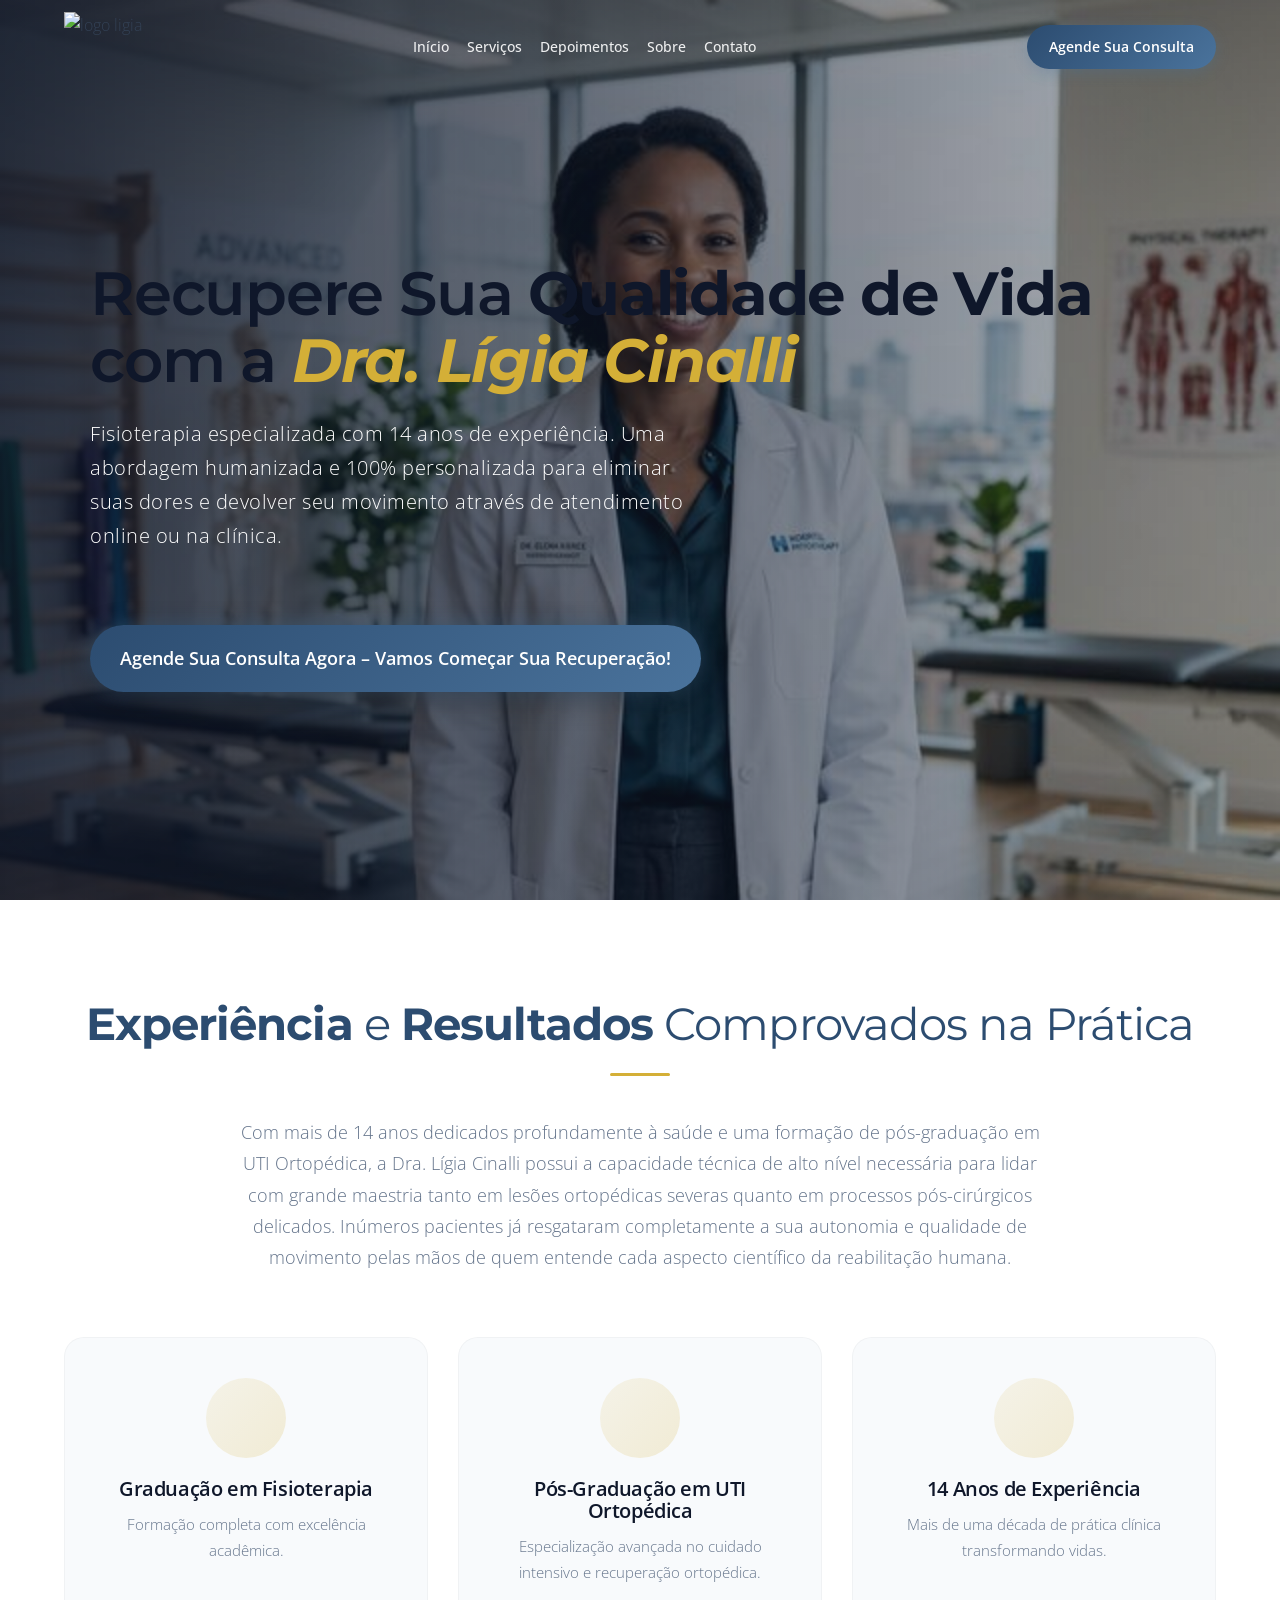
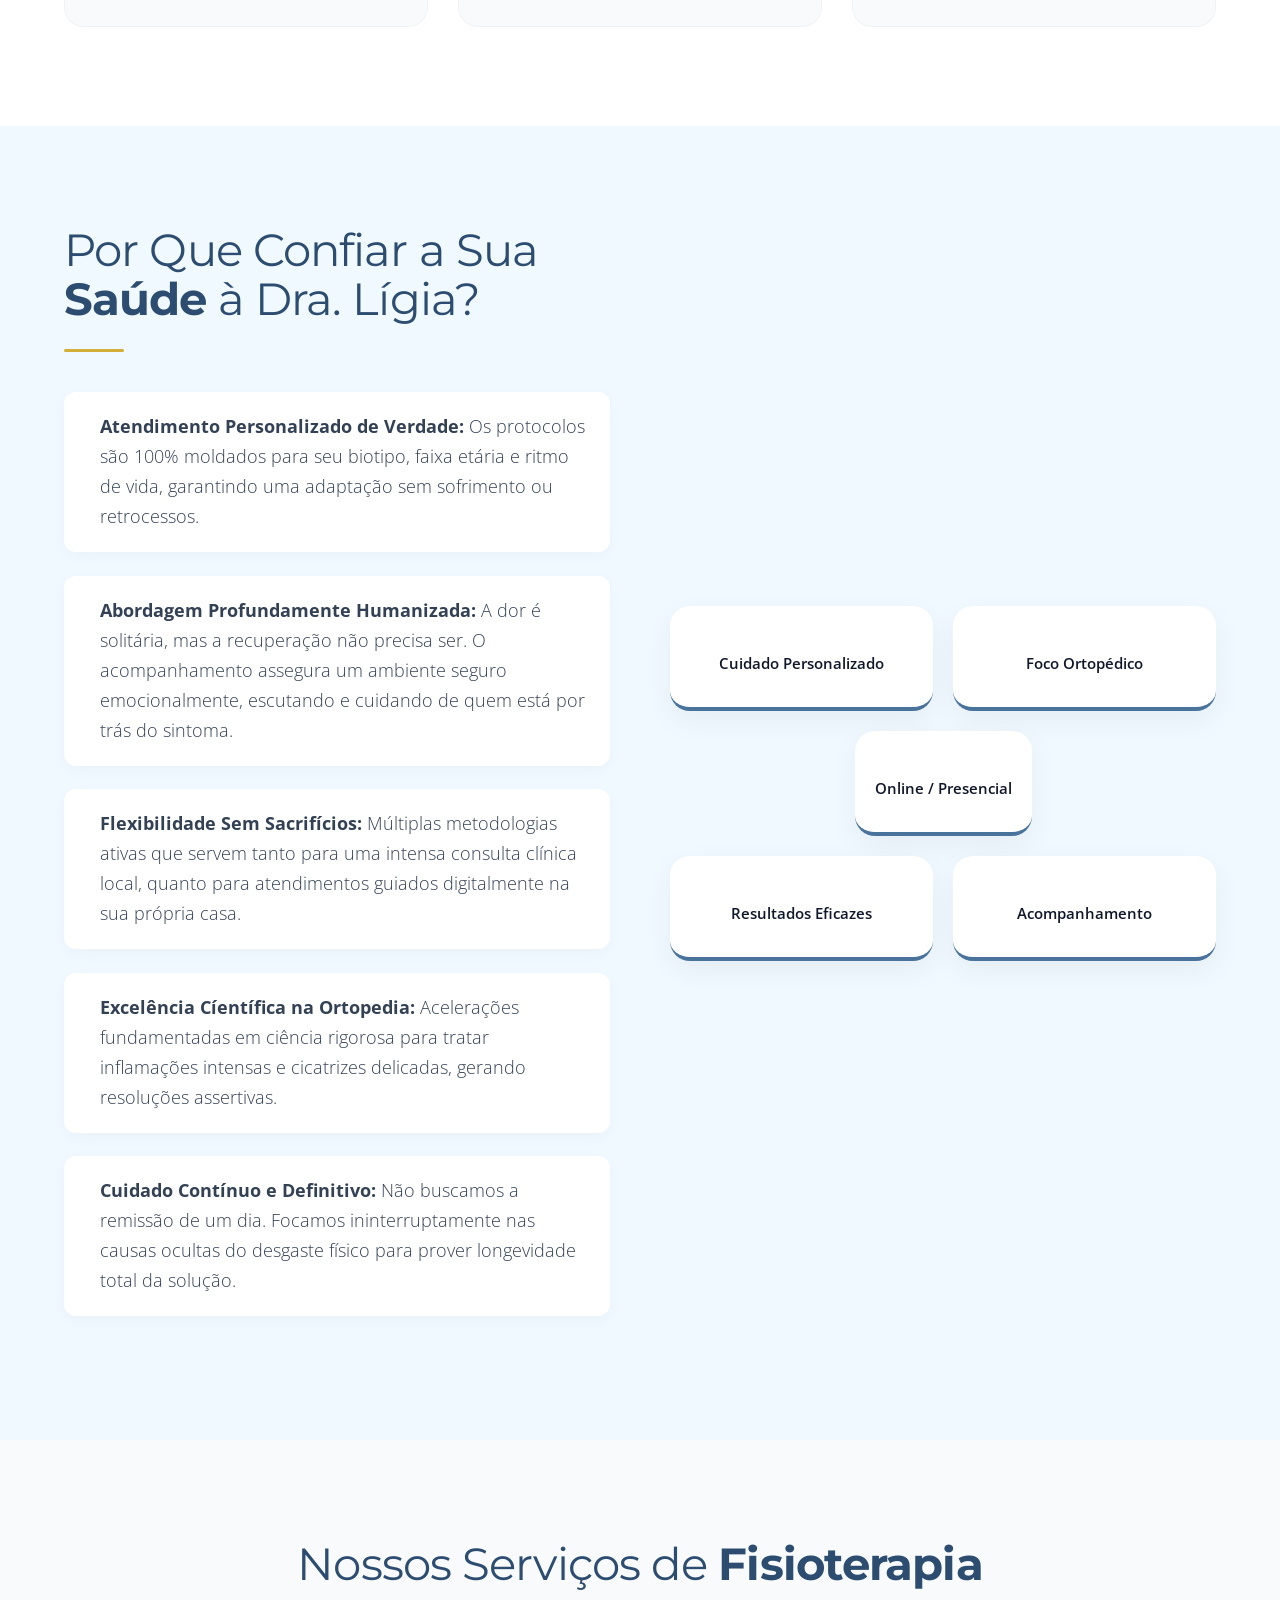
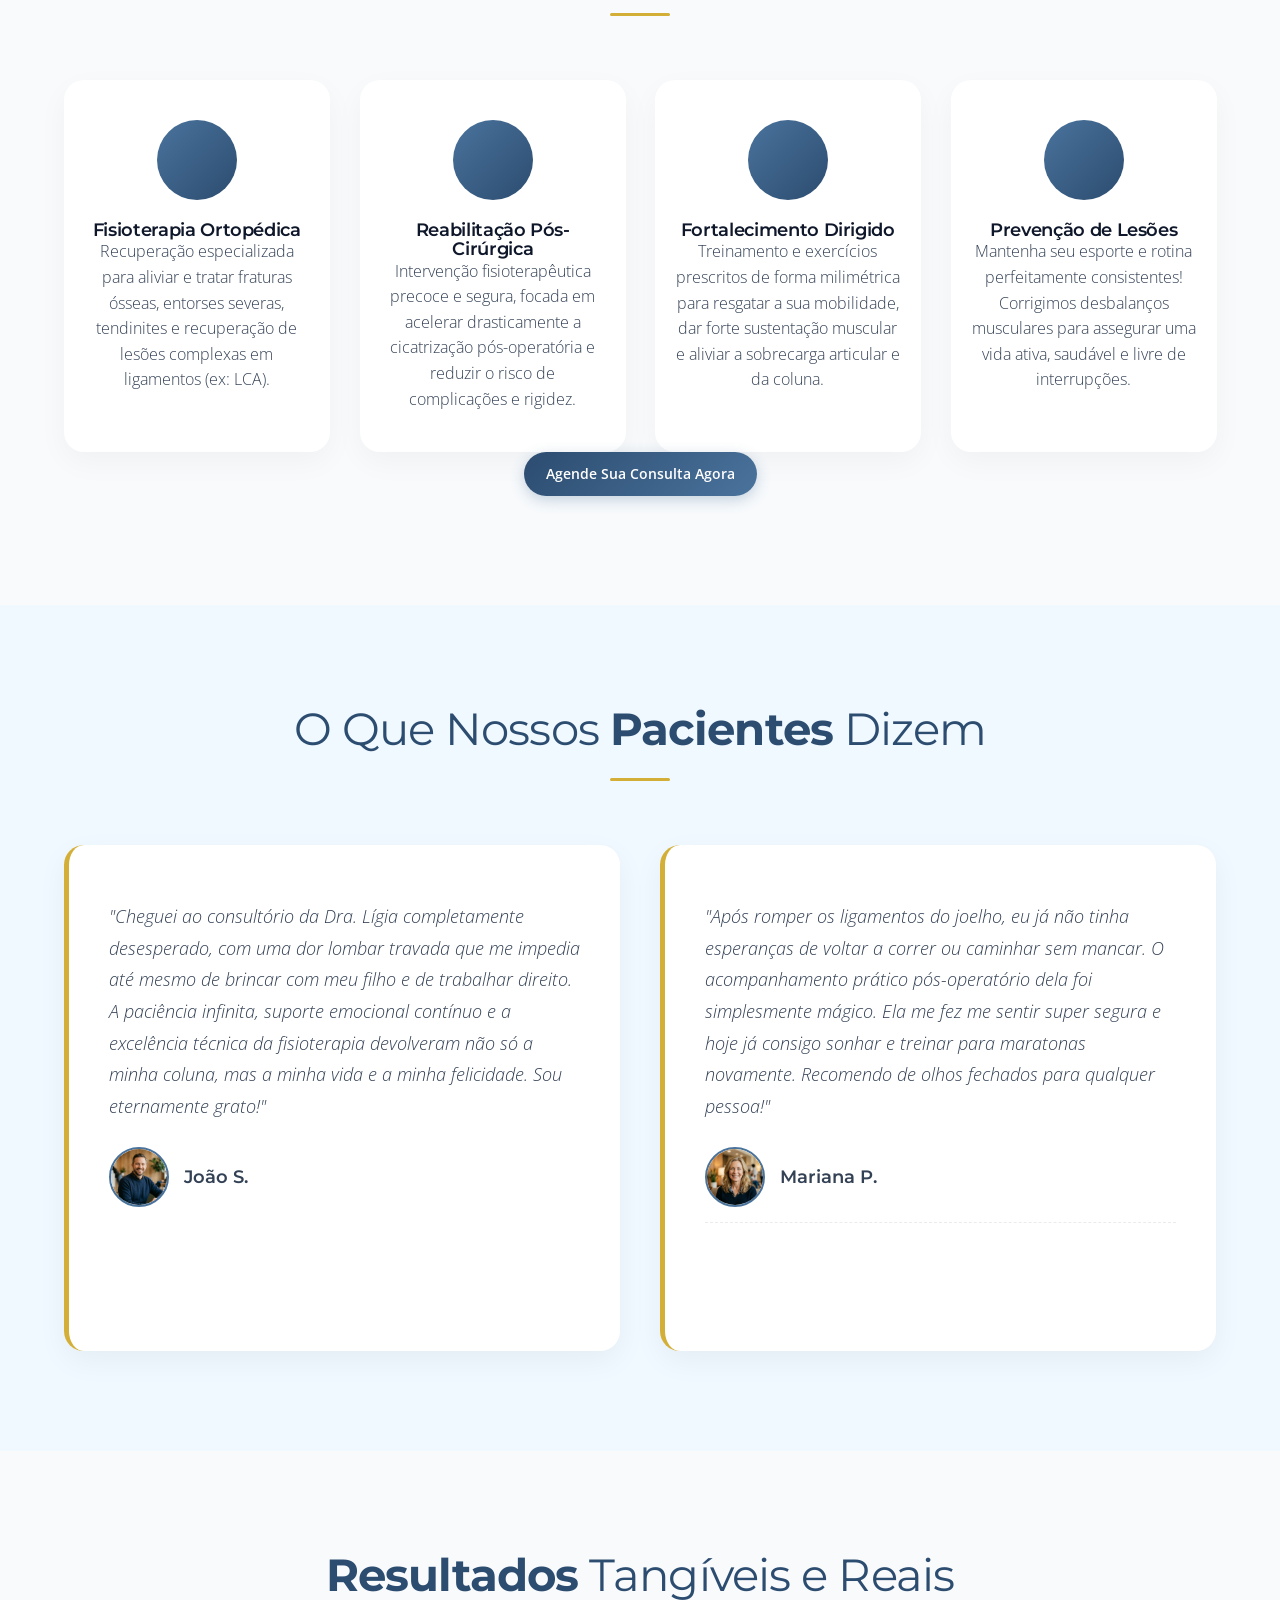
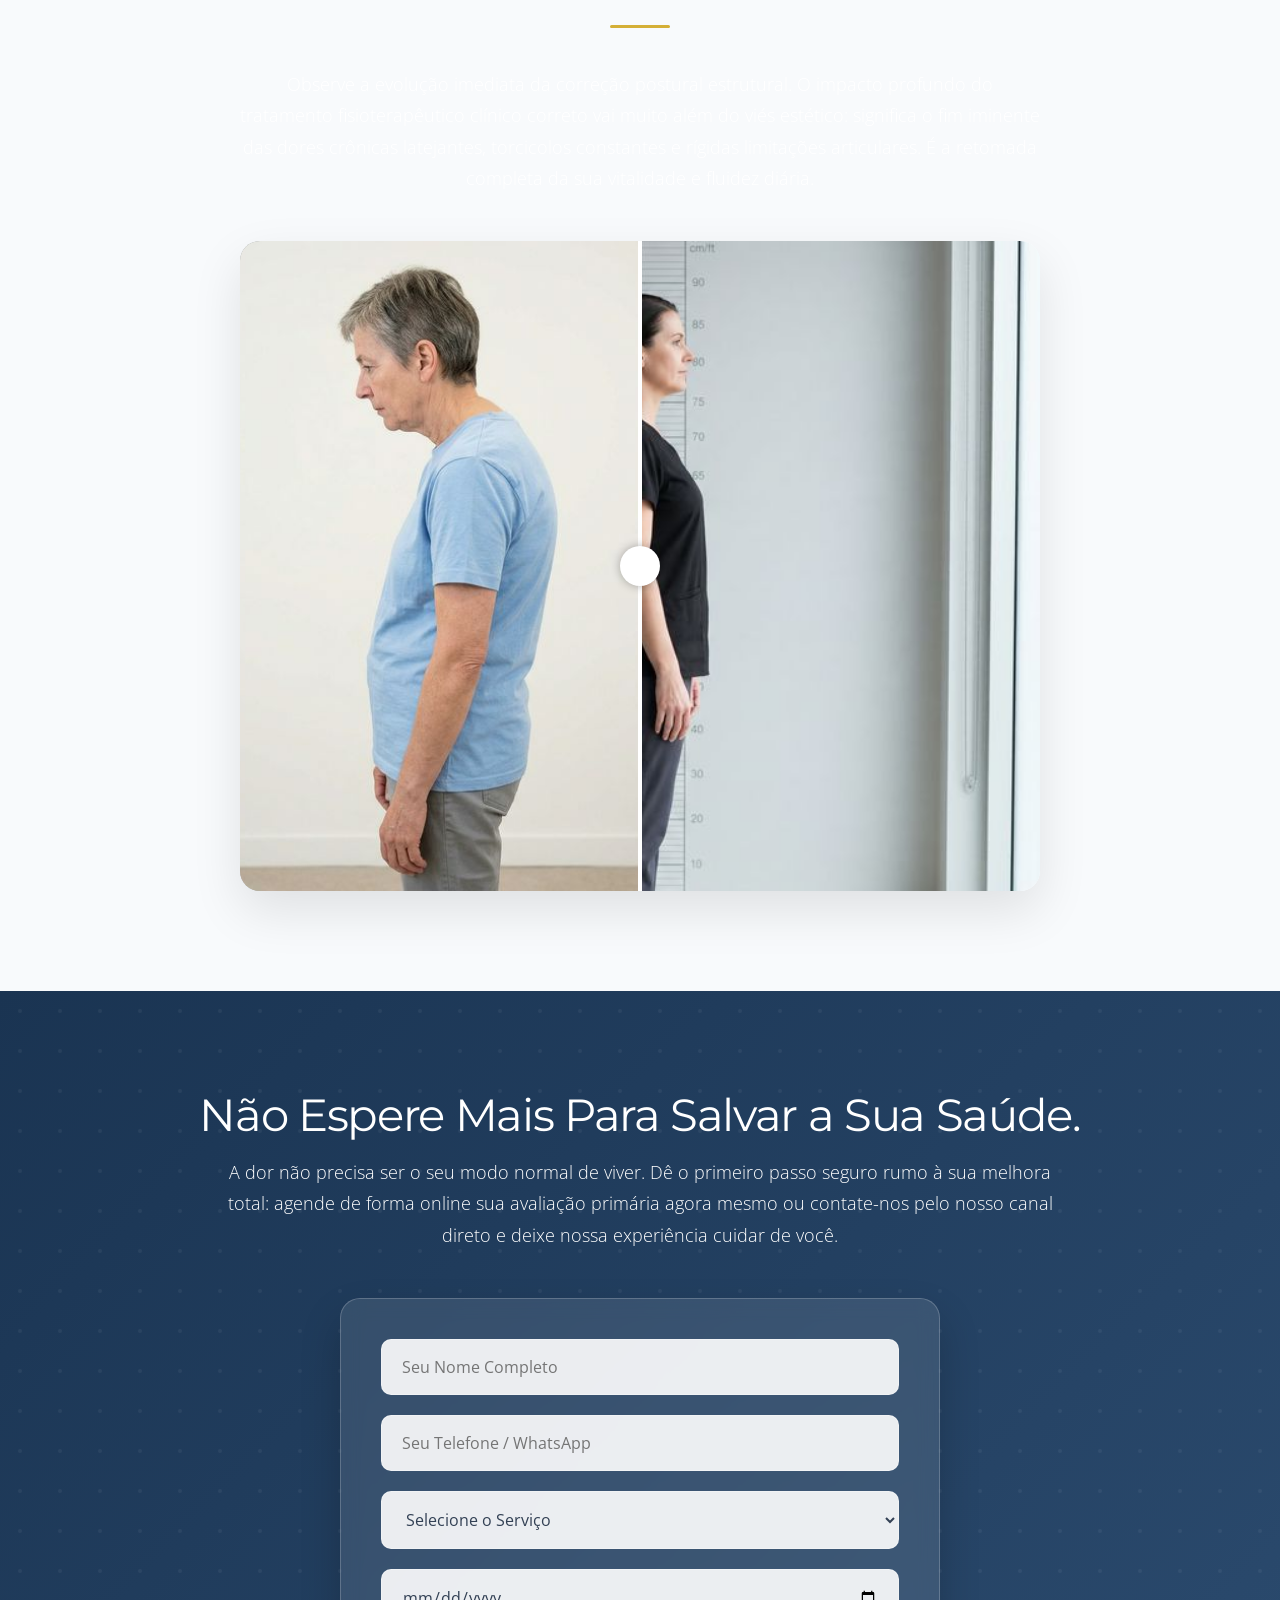
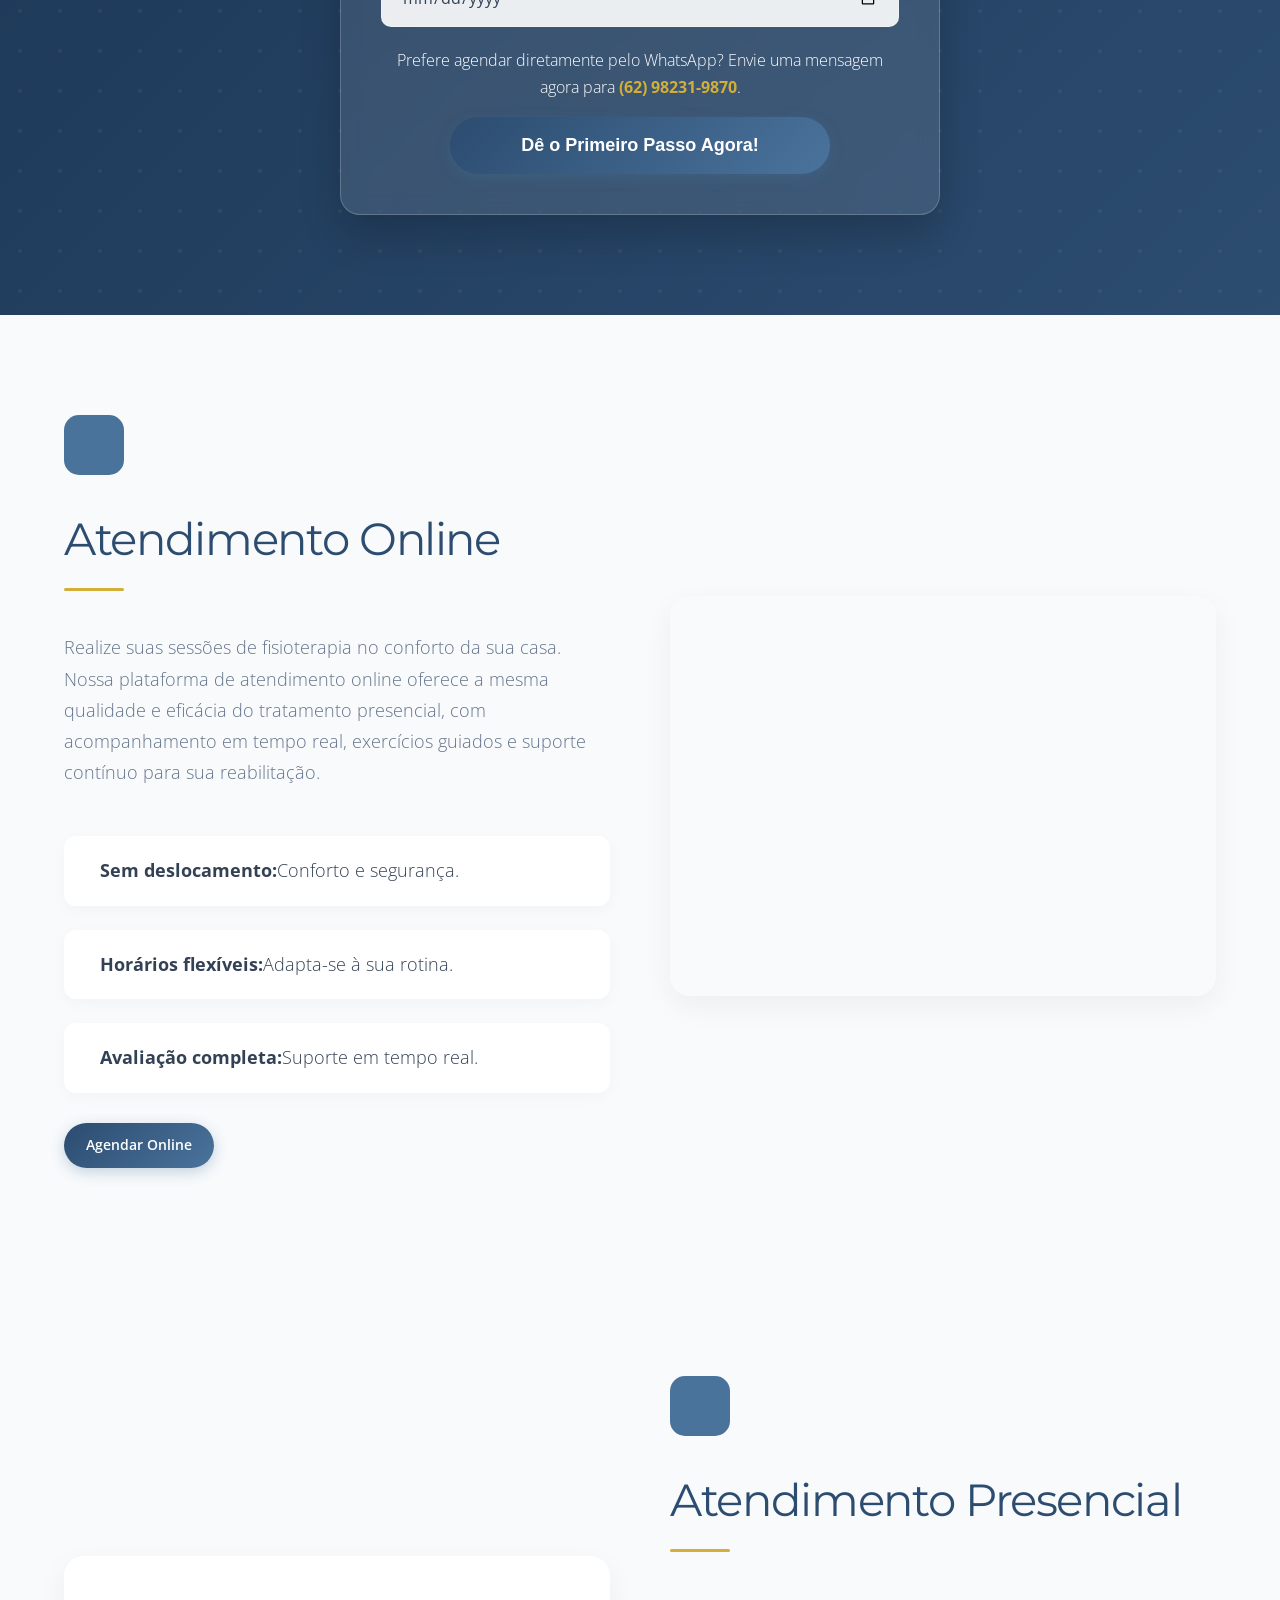
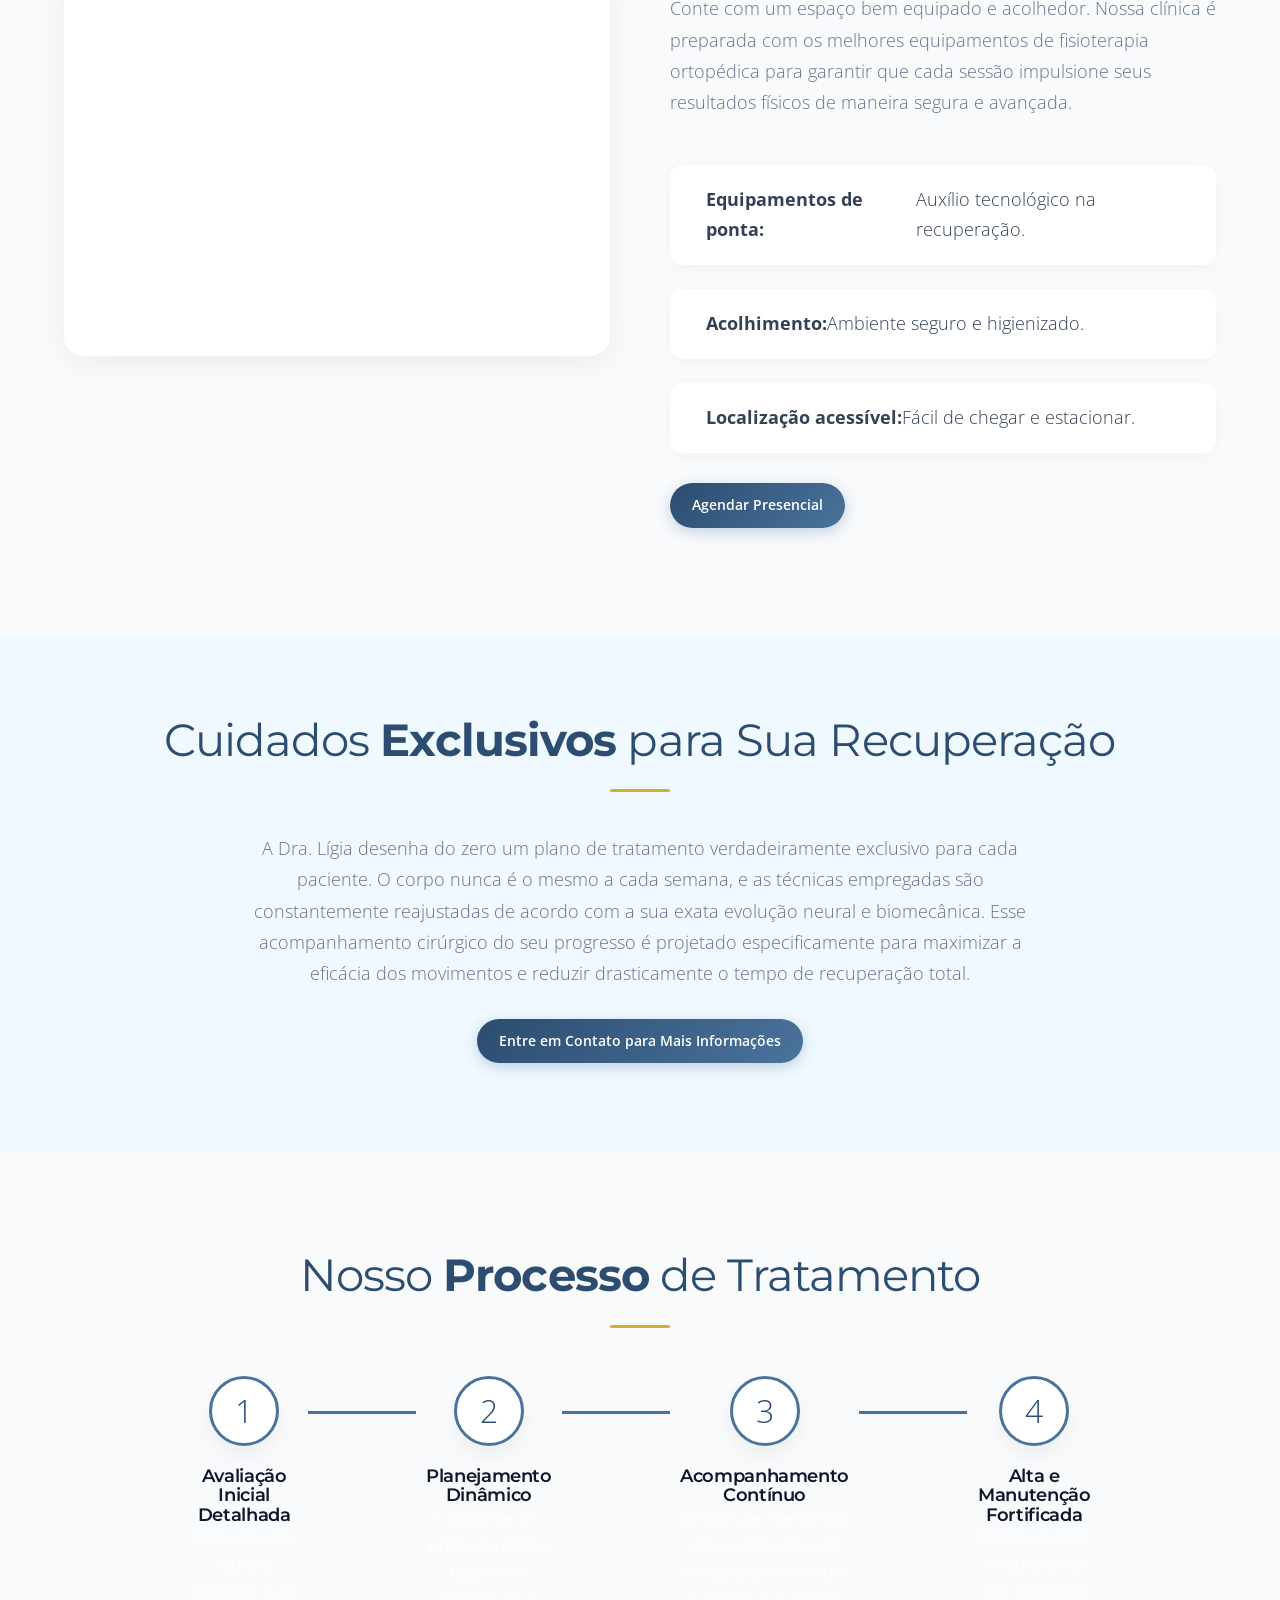
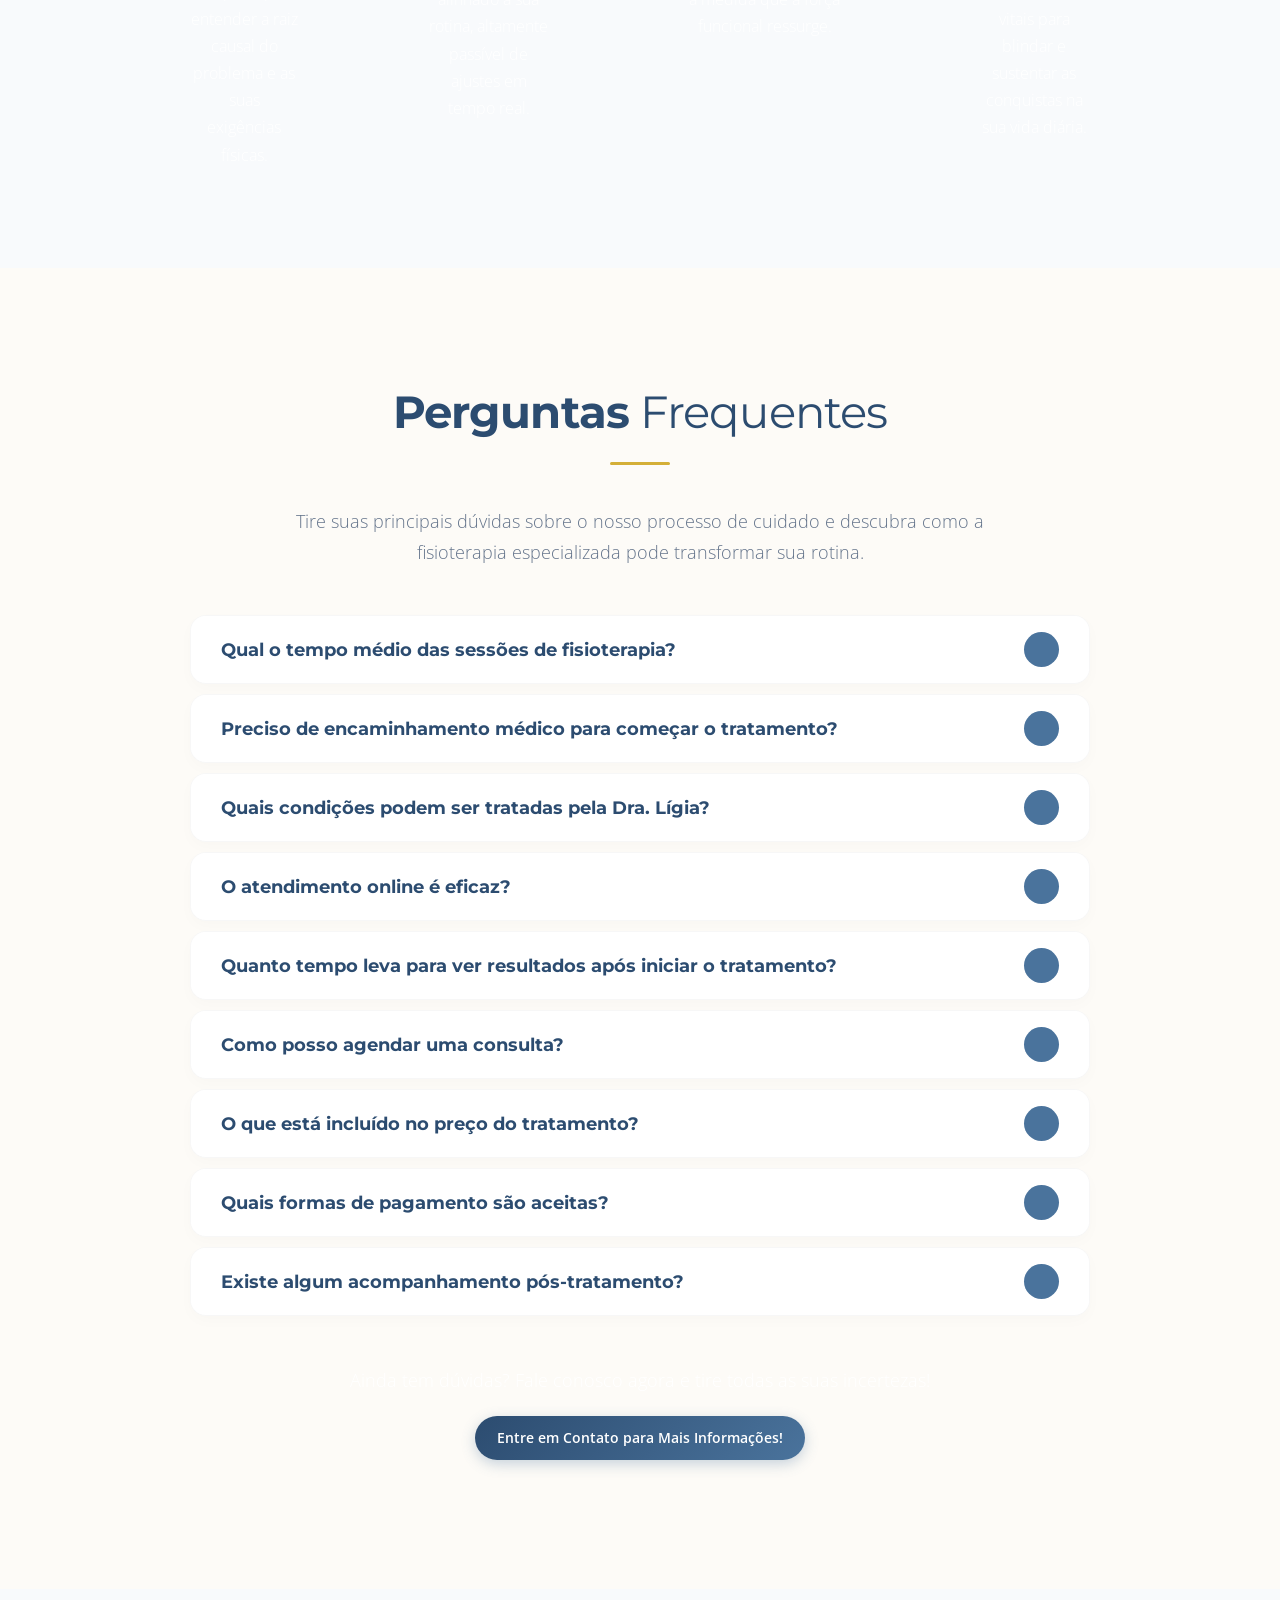
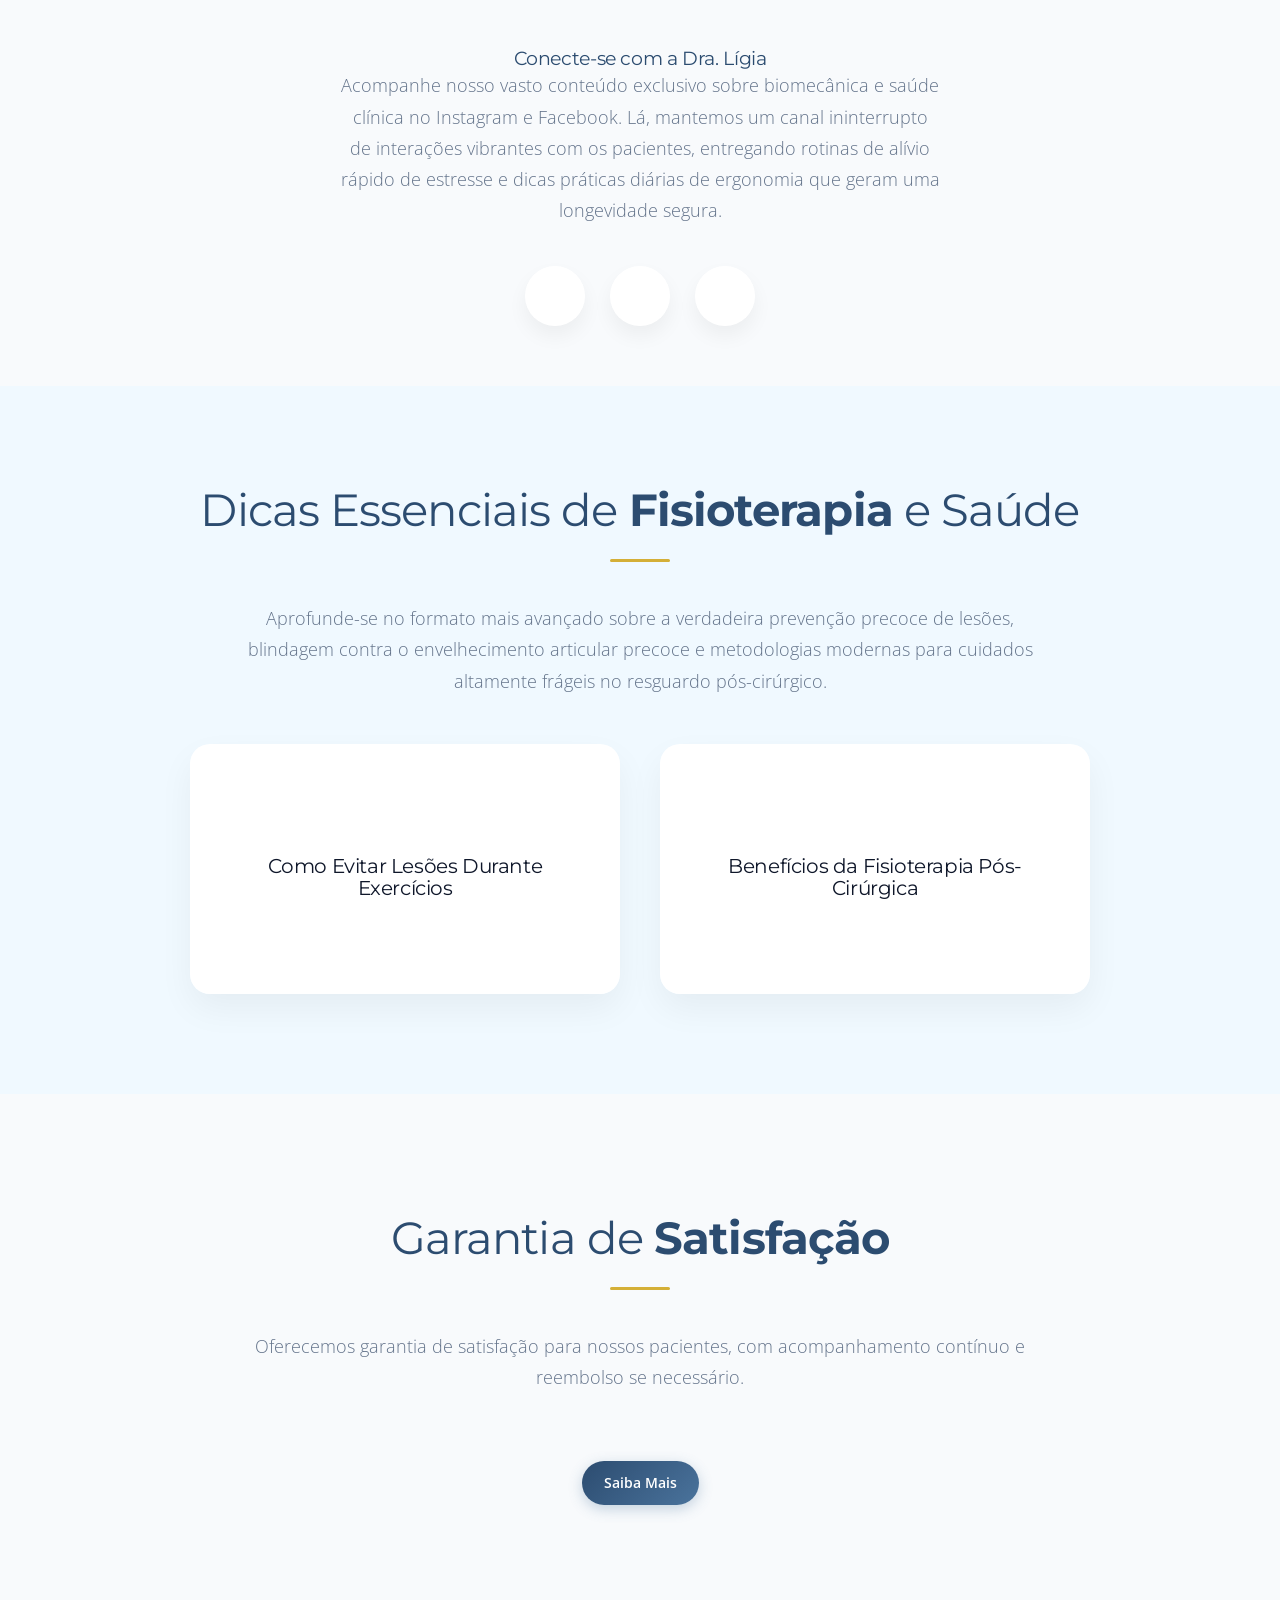
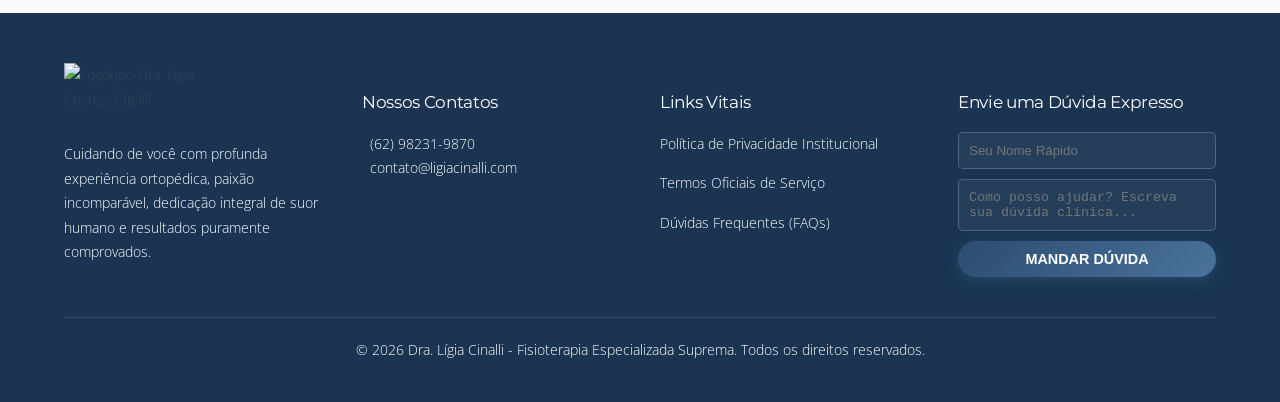
==== index.html @ 4d35ba3f "Publicação inicial da Landing Page Dra. Lígia" ====
<!DOCTYPE html>
<html lang="pt-BR">
<head>
    <meta charset="UTF-8">
    <meta name="viewport" content="width=device-width, initial-scale=1.0">
    <meta name="description" content="Dra. Lígia Cinalli - Fisioterapeuta com 14 anos de experiência. Atendimento online e presencial especializado em UTI Ortopédica.">
    <title>Dra. Lígia Cinalli | Fisioterapia Especializada</title>
    
    <!-- Google Fonts -->
    <link rel="preconnect" href="https://fonts.googleapis.com">
    <link rel="preconnect" href="https://fonts.gstatic.com" crossorigin>
    <link href="https://fonts.googleapis.com/css2?family=Montserrat:wght@300;400;700&family=Open+Sans:wght@300;400;600&display=swap" rel="stylesheet">
    
    <!-- Phosphor Icons (for elegant and modern icons) -->
    <script src="https://unpkg.com/@phosphor-icons/web"></script>

    <link rel="stylesheet" href="style.css">
</head>
<body>

    <!-- Header Section -->
    <header id="main-header">
        <div class="container header-container">
            <div class="logo animate fade-in">
                <a href="#hero">
                    <img src="https://i.ibb.co/G3n38FJ2/logo-ligia.png" alt="logo ligia" border="0" class="header-logo">
                </a>
            </div>
            
            <nav class="main-nav animate fade-in">
                <ul class="nav-links">
                    <li><a href="#hero">Início</a></li>
                    <li><a href="#benefits">Serviços</a></li>
                    <li><a href="#testimonials">Depoimentos</a></li>
                    <li><a href="#credibility">Sobre</a></li>
                    <li><a href="#contact">Contato</a></li>
                </ul>
            </nav>
            
            <a href="https://wa.me/5562982319870" target="_blank" class="cta-button pulse-effect hover-expand animate fade-in">
                Agende Sua Consulta
            </a>
            
            <!-- Mobile Menu Toggle -->
            <button class="mobile-menu-btn">
                <i class="ph ph-list"></i>
            </button>
        </div>
    </header>

    <!-- Mobile Nav Overlay -->
    <div class="mobile-nav-overlay">
        <button class="close-menu-btn"><i class="ph ph-x"></i></button>
        <ul class="mobile-nav-links">
            <li><a href="#hero">Início</a></li>
            <li><a href="#benefits">Serviços</a></li>
            <li><a href="#testimonials">Depoimentos</a></li>
            <li><a href="#credibility">Sobre</a></li>
            <li><a href="#contact">Contato</a></li>
            <li><a href="https://wa.me/5562982319870" class="cta-button">Vamos Começar Sua Recuperação!</a></li>
        </ul>
    </div>

    <main>
        <!-- Hero Section -->
        <section id="hero" class="hero-section text-light">
            <div class="hero-bg parallax-scroll"></div>
            <div class="hero-overlay"></div>
            <div class="container hero-container">
                <div class="hero-content">
                    <h1 class="hero-title animate fade-in">Recupere Sua <span class="text-bold">Qualidade de Vida</span> com a <span class="highlight">Dra. Lígia Cinalli</span></h1>
                    <p class="hero-subtitle animate fade-in delay-1">Fisioterapia especializada com 14 anos de experiência. Uma abordagem humanizada e 100% personalizada para eliminar suas dores e devolver seu movimento através de atendimento online ou na clínica.</p>
                    <div class="animate slide-up delay-2">
                        <a href="https://wa.me/5562982319870" target="_blank" class="cta-button large-cta shadow-glow hover-expand mt-6" style="margin-top: 24px; padding: 18px 30px;">
                            Agende Sua Consulta Agora – Vamos Começar Sua Recuperação!
                        </a>
                    </div>
                </div>
            </div>
        </section>

        <!-- Credibility Section -->
        <section id="credibility" class="credibility-section">
            <div class="container">
                <div class="section-header text-center">
                    <h2 class="section-title animate fade-in"><span class="text-bold">Experiência</span> e <span class="text-bold">Resultados</span> Comprovados na Prática</h2>
                    <div class="title-separator animate fade-in"></div>
                    <p class="section-text animate fade-in delay-1 mt-4">
                        Com mais de 14 anos dedicados profundamente à saúde e uma formação de pós-graduação em UTI Ortopédica, a Dra. Lígia Cinalli possui a capacidade técnica de alto nível necessária para lidar com grande maestria tanto em lesões ortopédicas severas quanto em processos pós-cirúrgicos delicados. Inúmeros pacientes já resgataram completamente a sua autonomia e qualidade de movimento pelas mãos de quem entende cada aspecto científico da reabilitação humana.
                    </p>
                </div>

                <div class="certificates-grid">
                    <div class="certificate-card animate zoom-in">
                        <div class="cert-icon-wrapper">
                            <i class="ph-fill ph-certificate"></i>
                        </div>
                        <h3 class="cert-title">Graduação em Fisioterapia</h3>
                        <p class="cert-desc">Formação completa com excelência acadêmica.</p>
                    </div>
                    
                    <div class="certificate-card animate zoom-in delay-1">
                        <div class="cert-icon-wrapper">
                            <i class="ph-fill ph-student"></i>
                        </div>
                        <h3 class="cert-title">Pós-Graduação em UTI Ortopédica</h3>
                        <p class="cert-desc">Especialização avançada no cuidado intensivo e recuperação ortopédica.</p>
                    </div>

                    <div class="certificate-card animate zoom-in delay-2">
                        <div class="cert-icon-wrapper">
                            <i class="ph-fill ph-medal"></i>
                        </div>
                        <h3 class="cert-title">14 Anos de Experiência</h3>
                        <p class="cert-desc">Mais de uma década de prática clínica transformando vidas.</p>
                    </div>
                </div>
            </div>
        </section>

        <!-- Benefits Section -->
        <section id="benefits" class="benefits-section bg-light-blue">
            <div class="container">
                <div class="benefits-layout">
                    <div class="benefits-content">
                        <h2 class="section-title animate fade-in">Por Que Confiar a Sua <span class="text-bold">Saúde</span> à Dra. Lígia?</h2>
                        <div class="title-separator animate fade-in"></div>
                        
                        <ul class="benefits-list mt-6">
                            <li class="animate slide-up">
                                <i class="ph ph-check-circle text-primary"></i>
                                <span><strong>Atendimento Personalizado de Verdade:</strong> Os protocolos são 100% moldados para seu biotipo, faixa etária e ritmo de vida, garantindo uma adaptação sem sofrimento ou retrocessos.</span>
                            </li>
                            <li class="animate slide-up delay-1">
                                <i class="ph ph-check-circle text-primary"></i>
                                <span><strong>Abordagem Profundamente Humanizada:</strong> A dor é solitária, mas a recuperação não precisa ser. O acompanhamento assegura um ambiente seguro emocionalmente, escutando e cuidando de quem está por trás do sintoma.</span>
                            </li>
                            <li class="animate slide-up delay-2">
                                <i class="ph ph-check-circle text-primary"></i>
                                <span><strong>Flexibilidade Sem Sacrifícios:</strong> Múltiplas metodologias ativas que servem tanto para uma intensa consulta clínica local, quanto para atendimentos guiados digitalmente na sua própria casa.</span>
                            </li>
                            <li class="animate slide-up delay-3">
                                <i class="ph ph-check-circle text-primary"></i>
                                <span><strong>Excelência Cíentífica na Ortopedia:</strong> Acelerações fundamentadas em ciência rigorosa para tratar inflamações intensas e cicatrizes delicadas, gerando resoluções assertivas.</span>
                            </li>
                            <li class="animate slide-up delay-4">
                                <i class="ph ph-check-circle text-primary"></i>
                                <span><strong>Cuidado Contínuo e Definitivo:</strong> Não buscamos a remissão de um dia. Focamos ininterruptamente nas causas ocultas do desgaste físico para prover longevidade total da solução.</span>
                            </li>
                        </ul>
                    </div>
                    
                    <div class="benefits-visuals">
                        <div class="icons-grid">
                            <div class="icon-box animate fade-in hover-scale">
                                <i class="ph-fill ph-heartbeat"></i>
                                <span>Cuidado Personalizado</span>
                            </div>
                            <div class="icon-box animate fade-in delay-1 hover-scale">
                                <i class="ph-fill ph-bone"></i>
                                <span>Foco Ortopédico</span>
                            </div>
                            <div class="icon-box animate fade-in delay-2 hover-scale">
                                <i class="ph-fill ph-laptop"></i>
                                <span>Online / Presencial</span>
                            </div>
                            <div class="icon-box animate fade-in delay-3 hover-scale">
                                <i class="ph-fill ph-trend-up"></i>
                                <span>Resultados Eficazes</span>
                            </div>
                            <div class="icon-box animate fade-in delay-4 hover-scale">
                                <i class="ph-fill ph-users-three"></i>
                                <span>Acompanhamento</span>
                            </div>
                        </div>
                    </div>
                </div>
            </div>
        </section>
        
        <!-- Services Section -->
        <section id="services" class="services-section">
            <div class="container text-center">
                <h2 class="section-title animate fade-in">Nossos Serviços de <span class="text-bold">Fisioterapia</span></h2>
                <div class="title-separator animate fade-in"></div>
                
                <div class="services-grid">
                    <div class="service-card animate slide-in-left">
                        <div class="service-icon hover-scale"><i class="ph-fill ph-bone"></i></div>
                        <h3>Fisioterapia Ortopédica</h3>
                        <p class="mt-4 text-sm text-center" style="line-height: 1.6;">Recuperação especializada para aliviar e tratar fraturas ósseas, entorses severas, tendinites e recuperação de lesões complexas em ligamentos (ex: LCA).</p>
                    </div>
                    <div class="service-card animate slide-in-left delay-1">
                        <div class="service-icon hover-scale"><i class="ph-fill ph-wheelchair"></i></div>
                        <h3>Reabilitação Pós-Cirúrgica</h3>
                        <p class="mt-4 text-sm text-center" style="line-height: 1.6;">Intervenção fisioterapêutica precoce e segura, focada em acelerar drasticamente a cicatrização pós-operatória e reduzir o risco de complicações e rigidez.</p>
                    </div>
                    <div class="service-card animate slide-in-left delay-2">
                        <div class="service-icon hover-scale"><i class="ph-fill ph-barbell"></i></div>
                        <h3>Fortalecimento Dirigido</h3>
                        <p class="mt-4 text-sm text-center" style="line-height: 1.6;">Treinamento e exercícios prescritos de forma milimétrica para resgatar a sua mobilidade, dar forte sustentação muscular e aliviar a sobrecarga articular e da coluna.</p>
                    </div>
                    <div class="service-card animate slide-in-left delay-3">
                        <div class="service-icon hover-scale"><i class="ph-fill ph-shield-plus"></i></div>
                        <h3>Prevenção de Lesões</h3>
                        <p class="mt-4 text-sm text-center" style="line-height: 1.6;">Mantenha seu esporte e rotina perfeitamente consistentes! Corrigimos desbalanços musculares para assegurar uma vida ativa, saudável e livre de interrupções.</p>
                    </div>
                </div>

                <div class="services-cta animate zoom-in">
                    <a href="#contact" class="cta-button pulse-effect hover-expand mt-6">
                        Agende Sua Consulta Agora
                    </a>
                </div>
            </div>
        </section>

        <!-- Testimonials Section -->
        <section id="testimonials" class="testimonials-section bg-light-blue">
            <div class="container text-center">
                <h2 class="section-title animate fade-in">O Que Nossos <span class="text-bold">Pacientes</span> Dizem</h2>
                <div class="title-separator animate fade-in"></div>
                
                <div class="testimonials-grid">
                    <div class="testimonial-card animate slide-in-right">
                        <div class="stars hover-fill">
                            <i class="ph-fill ph-star"></i><i class="ph-fill ph-star"></i><i class="ph-fill ph-star"></i><i class="ph-fill ph-star"></i><i class="ph-fill ph-star"></i>
                        </div>
                        <p class="testimonial-text">"Cheguei ao consultório da Dra. Lígia completamente desesperado, com uma dor lombar travada que me impedia até mesmo de brincar com meu filho e de trabalhar direito. A paciência infinita, suporte emocional contínuo e a excelência técnica da fisioterapia devolveram não só a minha coluna, mas a minha vida e a minha felicidade. Sou eternamente grato!"</p>
                        <div class="patient-info">
                            <img src="patient1.png" alt="João S." class="patient-photo">
                            <span class="patient-name">João S.</span>
                        </div>
                    </div>
                    <div class="testimonial-card animate slide-in-right delay-1">
                        <div class="stars hover-fill">
                            <i class="ph-fill ph-star"></i><i class="ph-fill ph-star"></i><i class="ph-fill ph-star"></i><i class="ph-fill ph-star"></i><i class="ph-fill ph-star"></i>
                        </div>
                        <p class="testimonial-text">"Após romper os ligamentos do joelho, eu já não tinha esperanças de voltar a correr ou caminhar sem mancar. O acompanhamento prático pós-operatório dela foi simplesmente mágico. Ela me fez me sentir super segura e hoje já consigo sonhar e treinar para maratonas novamente. Recomendo de olhos fechados para qualquer pessoa!"</p>
                        <div class="patient-info" style="margin-bottom: 15px;">
                            <img src="patient2.png" alt="Mariana P." class="patient-photo">
                            <span class="patient-name">Mariana P.</span>
                        </div>
                        <p class="text-sm text-light" style="color: var(--text-main); opacity: 0.8; font-size: 0.9rem; border-top: 1px dashed rgba(0,0,0,0.1); padding-top: 15px; margin-top: 5px;"><em>Compreenda a importância de movimentar o corpo sob supervisão médica constante para garantir a máxima integridade técnica dos enxertos sem inflamações agudas extras.</em></p>
                    </div>
                </div>

            </div>
        </section>

        <!-- Before-After Section -->
        <section id="before-after" class="before-after-section">
            <div class="container text-center">
                <h2 class="section-title animate fade-in"><span class="text-bold">Resultados</span> Tangíveis e Reais</h2>
                <div class="title-separator animate fade-in"></div>
                <p class="section-text animate fade-in delay-1 mb-8" style="max-width: 800px; margin: 0 auto 40px auto; color: var(--text-light);">Observe a evolução imediata da correção postural estrutural. O impacto profundo do tratamento fisioterapêutico clínico correto vai muito além do viés estético: significa o fim iminente das dores crônicas latejantes, torcicolos constantes e rígidas limitações articulares. É a retomada completa da sua vitalidade e fluidez diária.</p>
                
                <div class="slider-container animate zoom-in">
                    <div class="image-comparison">
                        <img src="posture-after.png" alt="Depois" class="img-after">
                        <div class="img-before-wrapper">
                            <img src="posture-before.png" alt="Antes" class="img-before">
                        </div>
                        <div class="slider-handle">
                            <div class="slider-handle-line"></div>
                            <div class="slider-handle-circle">
                                <i class="ph-fill ph-arrows-left-right"></i>
                            </div>
                        </div>
                    </div>
                </div>
            </div>
        </section>
        
        <!-- CTA Section with Form -->
        <section id="contact" class="cta-section text-center">
            <div class="container">
                <h2 class="section-title text-light large-font animate fade-in">Não Espere Mais Para Salvar a Sua Saúde.</h2>
                <p class="section-text text-light animate fade-in delay-1 mb-8" style="max-width:850px; margin-left:auto; margin-right:auto; color: rgba(255,255,255,0.9);">A dor não precisa ser o seu modo normal de viver. Dê o primeiro passo seguro rumo à sua melhora total: agende de forma online sua avaliação primária agora mesmo ou contate-nos pelo nosso canal direto e deixe nossa experiência cuidar de&nbsp;você.</p>
                
                <div class="form-container animate zoom-in delay-2">
                    <form id="appointment-form" class="expand-on-click">
                        <div class="form-grid">
                            <div class="input-group">
                                <input type="text" id="name" required placeholder="Seu Nome Completo">
                            </div>
                            <div class="input-group">
                                <input type="tel" id="phone" required placeholder="Seu Telefone / WhatsApp">
                            </div>
                            <div class="input-group">
                                <select id="service-type" required>
                                    <option value="" disabled selected>Selecione o Serviço</option>
                                    <option value="ortopedica">Fisioterapia ortopédica</option>
                                    <option value="pos-cirurgica">Reabilitação pós-cirúrgica</option>
                                    <option value="fortalecimento">Exercícios de fortalecimento</option>
                                    <option value="prevencao">Prevenção de lesões</option>
                                </select>
                            </div>
                            <div class="input-group">
                                <input type="date" id="preferred-date" required>
                            </div>
                        </div>
                        <p class="text-light text-sm text-center" style="margin-top: 20px; color: rgba(255,255,255,0.8);">Prefere agendar diretamente pelo WhatsApp? Envie uma mensagem agora para <a href="https://wa.me/5562982319870" target="_blank" style="color: var(--accent); text-decoration: none;"><strong>(62) 98231-9870</strong></a>.</p>
                        <button type="submit" class="cta-button pulse-effect large-cta hover-expand w-full" style="width: 100%; max-width: 380px; margin-top:16px; white-space: nowrap;">
                            Dê o Primeiro Passo Agora!
                        </button>
                    </form>
                </div>
            </div>
        </section>
        
        <!-- Atendimento Online Section -->
        <section id="online-consultation" class="consultation-section" style="padding: 100px 0;">
            <div class="container">
                <div class="split-layout">
                    <div class="text-content animate slide-in-left">
                        <div class="icon-badge"><i class="ph-fill ph-laptop"></i></div>
                        <h2 class="section-title large-font" style="margin-top: 20px; text-align: left;">Atendimento Online</h2>
                        <div class="title-separator left-aligned"></div>
                        <p class="section-text mt-4 text-left">Realize suas sessões de fisioterapia no conforto da sua casa. Nossa plataforma de atendimento online oferece a mesma qualidade e eficácia do tratamento presencial, com acompanhamento em tempo real, exercícios guiados e suporte contínuo para sua reabilitação.</p>
                        <ul class="benefits-list mt-6" style="margin-bottom: 30px;">
                            <li><i class="ph ph-check-circle text-primary"></i> <strong>Sem deslocamento:</strong> Conforto e segurança.</li>
                            <li><i class="ph ph-check-circle text-primary"></i> <strong>Horários flexíveis:</strong> Adapta-se à sua rotina.</li>
                            <li><i class="ph ph-check-circle text-primary"></i> <strong>Avaliação completa:</strong> Suporte em tempo real.</li>
                        </ul>
                        <a href="#contact" class="cta-button grow-on-hover">Agendar Online</a>
                    </div>
                    <div class="visual-content animate fade-in delay-1">
                        <div class="image-placeholder bg-secondary" style="height: 400px; border-radius: 20px; display: flex; align-items: center; justify-content: center; font-size: 5rem; color: var(--primary); box-shadow: 0 10px 30px rgba(0,0,0,0.05);">
                            <i class="ph-fill ph-video-camera"></i>
                        </div>
                    </div>
                </div>
            </div>
        </section>

        <!-- Atendimento Presencial Section -->
        <section id="in-person-consultation" class="consultation-section bg-secondary" style="padding: 100px 0;">
            <div class="container">
                <div class="split-layout reverse-layout">
                    <div class="visual-content animate fade-in delay-1">
                        <div class="image-placeholder " style="height: 400px; border-radius: 20px; display: flex; align-items: center; justify-content: center; font-size: 5rem; color: var(--primary); background: white; box-shadow: 0 10px 30px rgba(0,0,0,0.05);">
                            <i class="ph-fill ph-buildings"></i>
                        </div>
                    </div>
                    <div class="text-content animate slide-in-right">
                        <div class="icon-badge"><i class="ph-fill ph-map-pin"></i></div>
                        <h2 class="section-title large-font" style="margin-top: 20px; text-align: left;">Atendimento Presencial</h2>
                        <div class="title-separator left-aligned"></div>
                        <p class="section-text mt-4 text-left">Conte com um espaço bem equipado e acolhedor. Nossa clínica é preparada com os melhores equipamentos de fisioterapia ortopédica para garantir que cada sessão impulsione seus resultados físicos de maneira segura e avançada.</p>
                        <ul class="benefits-list mt-6" style="margin-bottom: 30px;">
                            <li><i class="ph ph-check-circle text-primary"></i> <strong>Equipamentos de ponta:</strong> Auxílio tecnológico na recuperação.</li>
                            <li><i class="ph ph-check-circle text-primary"></i> <strong>Acolhimento:</strong> Ambiente seguro e higienizado.</li>
                            <li><i class="ph ph-check-circle text-primary"></i> <strong>Localização acessível:</strong> Fácil de chegar e estacionar.</li>
                        </ul>
                        <a href="#contact" class="cta-button grow-on-hover">Agendar Presencial</a>
                    </div>
                </div>
            </div>
        </section>

        <!-- Personalized Care Section -->
        <section id="personalized-care" class="care-section bg-light-blue text-center" style="padding: 80px 0;">
            <div class="container">
                <h2 class="section-title animate fade-in">Cuidados <span class="text-bold">Exclusivos</span> para Sua Recuperação</h2>
                <div class="title-separator animate fade-in"></div>
                <p class="section-text animate fade-in delay-1 mb-8" style="max-width: 800px; margin: 0 auto 30px auto;">A Dra. Lígia desenha do zero um plano de tratamento verdadeiramente exclusivo para cada paciente. O corpo nunca é o mesmo a cada semana, e as técnicas empregadas são constantemente reajustadas de acordo com a sua exata evolução neural e biomecânica. Esse acompanhamento cirúrgico do seu progresso é projetado especificamente para maximizar a eficácia dos movimentos e reduzir drasticamente o tempo de recuperação total.</p>
                <a href="#contact" class="cta-button grow-on-hover animate zoom-in delay-2">Entre em Contato para Mais Informações</a>
            </div>
        </section>

        <!-- Treatment Process Section -->
        <section id="treatment-process" class="process-section" style="padding: 100px 0;">
            <div class="container text-center">
                <h2 class="section-title animate fade-in">Nosso <span class="text-bold">Processo</span> de Tratamento</h2>
                <div class="title-separator animate fade-in"></div>
                
                <div class="process-timeline">
                    <div class="process-step animate slide-in-left" style="flex: 1; text-align: center;">
                            <div class="step-icon">1</div>
                            <h4>Avaliação Inicial Detalhada</h4>
                            <p class="text-sm mt-3" style="color: var(--text-light);">Mapeamento corporal completo para entender a raiz causal do problema e as suas exigências físicas.</p>
                        </div>
                        <div class="process-line animate fade-in delay-1"></div>
                        <div class="process-step animate slide-in-left delay-1" style="flex: 1; text-align: center;">
                            <div class="step-icon">2</div>
                            <h4>Planejamento Dinâmico</h4>
                            <p class="text-sm mt-3" style="color: var(--text-light);">Criação de um protocolo clínico totalmente alinhado à sua rotina, altamente passível de ajustes em tempo real.</p>
                        </div>
                        <div class="process-line animate fade-in delay-2"></div>
                        <div class="process-step animate slide-in-left delay-2" style="flex: 1; text-align: center;">
                            <div class="step-icon">3</div>
                            <h4>Acompanhamento Contínuo</h4>
                            <p class="text-sm mt-3" style="color: var(--text-light);">Sessões de intervenção com revisões, focadas em adaptar o estímulo à medida que a força funcional ressurge.</p>
                        </div>
                        <div class="process-line animate fade-in delay-3"></div>
                        <div class="process-step animate slide-in-left delay-3" style="flex: 1; text-align: center;">
                            <div class="step-icon">4</div>
                            <h4>Alta e Manutenção Fortificada</h4>
                            <p class="text-sm mt-3" style="color: var(--text-light);">Retomada total da autonomia com exercícios vitais para blindar e sustentar as conquistas na sua vida diária.</p>
                        </div>
                </div>
            </div>
        </section>

        <!-- FAQ Section -->
        <section id="faq" class="faq-section" style="padding: 120px 0;">
            <div class="container">
                <div class="text-center">
                    <h2 class="section-title animate fade-in"><span class="text-bold">Perguntas</span> Frequentes</h2>
                    <div class="title-separator animate fade-in"></div>
                    <p class="section-text animate fade-in delay-1 mt-4" style="max-width: 700px; margin: 0 auto 40px auto;">
                        Tire suas principais dúvidas sobre o nosso processo de cuidado e descubra como a fisioterapia especializada pode transformar sua rotina.
                    </p>
                </div>
                
                <div class="faq-accordion animate fade-in delay-2">
                    <!-- Q1 -->
                    <div class="faq-item">
                        <button class="faq-question">
                            <span>Qual o tempo médio das sessões de fisioterapia?</span>
                            <i class="ph-bold ph-caret-down"></i>
                        </button>
                        <div class="faq-answer">
                            <div class="faq-answer-inner">
                                <p>Cada sessão de fisioterapia leva em média de 30 a 45 minutos, dependendo do tipo de tratamento necessário. Dra. Lígia ajusta cada sessão de acordo com a evolução do paciente, garantindo que você tenha a melhor experiência possível e resultados otimizados.</p>
                            </div>
                        </div>
                    </div>
                    
                    <!-- Q2 -->
                    <div class="faq-item">
                        <button class="faq-question">
                            <span>Preciso de encaminhamento médico para começar o tratamento?</span>
                            <i class="ph-bold ph-caret-down"></i>
                        </button>
                        <div class="faq-answer">
                            <div class="faq-answer-inner">
                                <p>Não é obrigatório! A Dra. Lígia é capacitada para realizar uma avaliação diagnóstica funcional completa e dar início ao seu tratamento de forma segura e direta. Caso haja necessidade de intervenção médica específica, ela orientará você sobre os próximos passos.</p>
                            </div>
                        </div>
                    </div>

                    <!-- Q3 -->
                    <div class="faq-item">
                        <button class="faq-question">
                            <span>Quais condições podem ser tratadas pela Dra. Lígia?</span>
                            <i class="ph-bold ph-caret-down"></i>
                        </button>
                        <div class="faq-answer">
                            <div class="faq-answer-inner">
                                <p>A Dra. Lígia é especialista em reabilitação ortopédica (fraturas, entorses, dores na coluna), pré e pós-operatório, além de fortalecimento muscular focado e prevenção de lesões para todos os perfis, de atletas a idosos.</p>
                            </div>
                        </div>
                    </div>

                    <!-- Q4 -->
                    <div class="faq-item">
                        <button class="faq-question">
                            <span>O atendimento online é eficaz?</span>
                            <i class="ph-bold ph-caret-down"></i>
                        </button>
                        <div class="faq-answer">
                            <div class="faq-answer-inner">
                                <p>Com certeza! Utilizamos as melhores práticas de Telefisioterapia, com acompanhamento visual rigoroso e exercícios guiados em tempo real. É uma excelente opção para quem busca flexibilidade sem abrir mão da qualidade técnica e dos resultados comprovados.</p>
                            </div>
                        </div>
                    </div>

                    <!-- Q5 -->
                    <div class="faq-item">
                        <button class="faq-question">
                            <span>Quanto tempo leva para ver resultados após iniciar o tratamento?</span>
                            <i class="ph-bold ph-caret-down"></i>
                        </button>
                        <div class="faq-answer">
                            <div class="faq-answer-inner">
                                <p>A maioria dos pacientes relata alívio significativo da dor já nas primeiras 2 ou 3 sessões. O tempo total de recuperação varia conforme a gravidade da lesão e o comprometimento com os exercícios, mas nosso foco é sempre a alta mais rápida e segura possível.</p>
                            </div>
                        </div>
                    </div>

                    <!-- Q6 -->
                    <div class="faq-item">
                        <button class="faq-question">
                            <span>Como posso agendar uma consulta?</span>
                            <i class="ph-bold ph-caret-down"></i>
                        </button>
                        <div class="faq-answer">
                            <div class="faq-answer-inner">
                                <p>O agendamento é simples e rápido! Você pode preencher o formulário de contato logo abaixo ou clicar no botão do WhatsApp para falar diretamente com nossa equipe e escolher o melhor horário para você.</p>
                            </div>
                        </div>
                    </div>

                    <!-- Q7 -->
                    <div class="faq-item">
                        <button class="faq-question">
                            <span>O que está incluído no preço do tratamento?</span>
                            <i class="ph-bold ph-caret-down"></i>
                        </button>
                        <div class="faq-answer">
                            <div class="faq-answer-inner">
                                <p>O valor investido contempla a avaliação clínica detalhada, a sessão de tratamento 100% personalizada com a Dra. Lígia e o acompanhamento contínuo da sua evolução, incluindo materiais de apoio para exercícios em casa.</p>
                            </div>
                        </div>
                    </div>

                    <!-- Q8 -->
                    <div class="faq-item">
                        <button class="faq-question">
                            <span>Quais formas de pagamento são aceitas?</span>
                            <i class="ph-bold ph-caret-down"></i>
                        </button>
                        <div class="faq-answer">
                            <div class="faq-answer-inner">
                                <p>Aceitamos Cartão de Crédito/Débito, PIX e transferências bancárias. Emitimos todos os recibos e notas fiscais necessários para que você possa solicitar o reembolso em seu plano de saúde (modelo de livre escolha).</p>
                            </div>
                        </div>
                    </div>

                    <!-- Q9 -->
                    <div class="faq-item">
                        <button class="faq-question">
                            <span>Existe algum acompanhamento pós-tratamento?</span>
                            <i class="ph-bold ph-caret-down"></i>
                        </button>
                        <div class="faq-answer">
                            <div class="faq-answer-inner">
                                <p>Sim! Acreditamos no cuidado preventivo de longo prazo. Após a alta, você recebe um plano de manutenção funcional para evitar que o problema retorne, além de termos canais abertos para tirar dúvidas sempre que precisar.</p>
                            </div>
                        </div>
                    </div>
                </div>

                <div class="faq-cta text-center animate zoom-in delay-3">
                    <p>Ainda tem dúvidas? Fale conosco agora e tire todas as suas incertezas!</p>
                    <a href="#contact" class="cta-button pulse-effect">Entre em Contato para Mais Informações!</a>
                </div>
            </div>
        </section>

        <!-- Social Media Section -->
        <section id="social-media" class="social-section bg-secondary text-center" style="padding: 60px 0;">
            <div class="container">
                <h3 class="animate fade-in mb-6" style="font-family: var(--font-heading); color: var(--primary);">Conecte-se com a Dra. Lígia</h3>
                <p class="section-text text-center mb-6" style="max-width: 600px; margin: 0 auto;">Acompanhe nosso vasto conteúdo exclusivo sobre biomecânica e saúde clínica no Instagram e Facebook. Lá, mantemos um canal ininterrupto de interações vibrantes com os pacientes, entregando rotinas de alívio rápido de estresse e dicas práticas diárias de ergonomia que geram uma longevidade segura.</p>
                <div class="social-links mt-6">
                    <a href="https://instagram.com/ligiacinalli" target="_blank" class="social-icon animate zoom-in hover-grow" aria-label="Instagram"><i class="ph-fill ph-instagram-logo"></i></a>
                    <a href="#" class="social-icon animate zoom-in delay-1 hover-grow" aria-label="Facebook"><i class="ph-fill ph-facebook-logo"></i></a>
                    <a href="#" class="social-icon animate zoom-in delay-2 hover-grow" aria-label="LinkedIn"><i class="ph-fill ph-linkedin-logo"></i></a>
                </div>
            </div>
        </section>

        <!-- Articles Section -->
        <section id="articles" class="articles-section bg-light-blue" style="padding: 100px 0;">
            <div class="container text-center">
                <h2 class="section-title animate fade-in">Dicas Essenciais de <span class="text-bold">Fisioterapia</span> e Saúde</h2>
                <div class="title-separator animate fade-in"></div>
                <p class="section-text max-w-2xl mx-auto mb-8 animate fade-in delay-1">Aprofunde-se no formato mais avançado sobre a verdadeira prevenção precoce de lesões, blindagem contra o envelhecimento articular precoce e metodologias modernas para cuidados altamente frágeis no resguardo pós-cirúrgico.</p>
                
                <div class="articles-grid">
                    <div class="article-card flip-container animate fade-in delay-1">
                        <div class="flipper">
                            <div class="front">
                                <i class="ph-fill ph-barbell text-primary" style="font-size:3.5rem; margin-bottom:15px;"></i>
                                <h3 style="padding:0 20px;">Como Evitar Lesões Durante Exercícios</h3>
                            </div>
                            <div class="back bg-primary text-light">
                                <p>Descubra as melhores práticas de aquecimento e postura para treinos seguros.</p>
                                <a href="#" class="read-more" onclick="return openArticleModal(event, 'article-modal-1');">Ler Artigo <i class="ph-bold ph-arrow-right"></i></a>
                            </div>
                        </div>
                    </div>
                    <div class="article-card flip-container animate fade-in delay-2">
                        <div class="flipper">
                            <div class="front">
                                <i class="ph-fill ph-first-aid-kit text-primary" style="font-size:3.5rem; margin-bottom:15px;"></i>
                                <h3 style="padding:0 20px;">Benefícios da Fisioterapia Pós-Cirúrgica</h3>
                            </div>
                            <div class="back bg-primary text-light">
                                <p>Por que a reabilitação imediata é crucial para recuperar a mobilidade total.</p>
                                <a href="#" class="read-more" onclick="return openArticleModal(event, 'article-modal-2');">Ler Artigo <i class="ph-bold ph-arrow-right"></i></a>
                            </div>
                        </div>
                    </div>
                </div>
            </div>
        </section>

        <!-- Satisfaction Guarantee Section -->
        <section id="satisfaction-guarantee" class="guarantee-section text-center" style="padding: 100px 0;">
            <div class="container">
                <div class="guarantee-icon animate zoom-in" style="font-size: 4rem; color: var(--accent); margin-bottom: 20px;"><i class="ph-fill ph-shield-check"></i></div>
                <h2 class="section-title animate fade-in">Garantia de <span class="text-bold">Satisfação</span></h2>
                <div class="title-separator animate fade-in"></div>
                <p class="section-text animate fade-in delay-1">Oferecemos garantia de satisfação para nossos pacientes, com acompanhamento contínuo e reembolso se necessário.</p>
                <a href="#contact" class="cta-button pulse-effect animate slide-up delay-2" style="margin-top:20px;">Saiba Mais</a>
            </div>
        </section>
        
    </main>

    <footer class="main-footer elegant-footer" style="padding: 80px 0 40px 0;">
        <div class="container">
            <div class="footer-grid" style="display: grid; grid-template-columns: repeat(auto-fit, minmax(200px, 1fr)); gap: 40px; text-align: left; margin-bottom: 40px;">
                <!-- Brand Info -->
                <div class="footer-col">
                    <img src="https://i.ibb.co/CKwj0Fs4/logotipoligia.png" alt="Logotipo Dra. Lígia Cristina Cinalli" border="0" style="max-width: 140px; height: auto; transform: translateY(-30px); margin-bottom: -20px;">
                    <p class="mt-4 text-sm" style="color: var(--text-light);">Cuidando de você com profunda experiência ortopédica, paixão incomparável, dedicação integral de suor humano e resultados puramente comprovados.</p>
                </div>
                <!-- Contact info -->
                <div class="footer-col">
                    <h3 style="color: white; margin-bottom: 20px; font-family: var(--font-heading);">Nossos Contatos</h3>
                    <p class="mb-3" style="color: var(--text-light);"><i class="ph-fill ph-phone text-primary" style="margin-right:8px;"></i> (62) 98231-9870</p>
                    <p style="color: var(--text-light);"><i class="ph-fill ph-envelope-simple text-primary" style="margin-right:8px;"></i> contato@ligiacinalli.com</p>
                </div>
                <!-- Links -->
                <div class="footer-col" style="color: var(--text-light);">
                    <h3 style="color: white; margin-bottom: 20px; font-family: var(--font-heading);">Links Vitais</h3>
                    <a href="#" style="display: block; color: var(--text-light); text-decoration: none; margin-bottom: 15px; transition: color 0.3s ease;" onmouseover="this.style.color='var(--primary)'" onmouseout="this.style.color='var(--text-light)'">Política de Privacidade Institucional</a>
                    <a href="#" style="display: block; color: var(--text-light); text-decoration: none; margin-bottom: 15px; transition: color 0.3s ease;" onmouseover="this.style.color='var(--primary)'" onmouseout="this.style.color='var(--text-light)'">Termos Oficiais de Serviço</a>
                    <a href="#faq" style="display: block; color: var(--text-light); text-decoration: none; transition: color 0.3s ease;" onmouseover="this.style.color='var(--primary)'" onmouseout="this.style.color='var(--text-light)'">Dúvidas Frequentes (FAQs)</a>
                </div>
                <!-- Mini form -->
                <div class="footer-col">
                    <h3 style="color: white; margin-bottom: 20px; font-family: var(--font-heading);">Envie uma Dúvida Expresso</h3>
                    <form id="footer-chat-form" style="display: flex; flex-direction: column; gap: 10px;">
                        <input type="text" id="footer-name" placeholder="Seu Nome Rápido" required style="padding: 10px; border-radius: 5px; border: 1px solid rgba(255,255,255,0.2); background: rgba(255,255,255,0.05); color: white; width: 100%;">
                        <textarea id="footer-doubt" placeholder="Como posso ajudar? Escreva sua dúvida clínica..." required rows="2" style="padding: 10px; border-radius: 5px; border: 1px solid rgba(255,255,255,0.2); background: rgba(255,255,255,0.05); color: white; resize: none; width: 100%;"></textarea>
                        <button type="submit" class="cta-button" style="padding: 10px; font-size: 0.9rem; text-transform: uppercase; font-weight: bold; width: 100%;">Mandar Dúvida</button>
                    </form>
                </div>
            </div>

            <div class="footer-bottom text-center" style="border-top: 1px solid rgba(255,255,255,0.1); padding-top: 20px; color: var(--text-light);">
                <p>&copy; 2026 Dra. Lígia Cinalli - Fisioterapia Especializada Suprema. Todos os direitos reservados.</p>
            </div>
        </div>
    </footer>

    <!-- Article Modal 1 -->
    <div id="article-modal-1" class="modal-overlay">
        <div class="modal-content">
            <button class="modal-close" onclick="closeArticleModal('article-modal-1')"><i class="ph ph-x"></i></button>
            <div class="modal-header">
                <i class="ph-fill ph-barbell text-primary" style="font-size:3rem; margin-bottom:10px;"></i>
                <h3 style="font-family: var(--font-heading); font-size: 1.8rem; color: var(--primary);">Como Evitar Lesões Durante Exercícios</h3>
            </div>
            <div class="modal-body">
                <p>Nesse artigo exploramos a fundo a importância de rotinas de aquecimento consistentes para blindar as articulações contra desgastes decorrentes de treinamentos com sobrecarga. Uma mecânica de movimento otimizada e um preparo musculo-nervoso prévio reduzem as microlesões severas em até 85%.</p>
                <p class="mt-4"><strong>Pontos Chave:</strong></p>
                <ul class="benefits-list mt-4" style="text-align: left;">
                    <li><i class="ph ph-check-circle text-primary"></i> <strong>Aquecimento Dinâmico:</strong> Prepare a musculatura e solte o fluido sinovial.</li>
                    <li><i class="ph ph-check-circle text-primary"></i> <strong>Postura:</strong> Respeite a biomecânica e foque na estabilidade lombar.</li>
                    <li><i class="ph ph-check-circle text-primary"></i> <strong>Sobrecarga Progressiva:</strong> Não salte etapas na evolução de pesos.</li>
                </ul>
                <div class="modal-cta text-center mt-6">
                    <button class="cta-button w-full" onclick="closeArticleModal('article-modal-1')">Entendido</button>
                </div>
            </div>
        </div>
    </div>

    <!-- Article Modal 2 -->
    <div id="article-modal-2" class="modal-overlay">
        <div class="modal-content">
            <button class="modal-close" onclick="closeArticleModal('article-modal-2')"><i class="ph ph-x"></i></button>
            <div class="modal-header">
                <i class="ph-fill ph-first-aid-kit text-primary" style="font-size:3rem; margin-bottom:10px;"></i>
                <h3 style="font-family: var(--font-heading); font-size: 1.8rem; color: var(--primary);">Benefícios da Fisioterapia Pós-Cirúrgica</h3>
            </div>
            <div class="modal-body">
                <p>A reabilitação imediata de pacientes em pós-operatório não apenas restaura a amplitude de movimento como dita o sucesso da recuperação de longo prazo, anulando trações indesejadas que causam fibroses. Intervenções guiadas de fisioterapia já nas primeiras 48 horas ditam a diferença de um processo funcional contra uma vida contendo restrições contínuas.</p>
                <p class="mt-4"><strong>Pontos Chave:</strong></p>
                <ul class="benefits-list mt-4" style="text-align: left;">
                    <li><i class="ph ph-check-circle text-primary"></i> <strong>Prevenção de Aderências:</strong> Evite retrações teciduais.</li>
                    <li><i class="ph ph-check-circle text-primary"></i> <strong>Controle de Edema e Dor:</strong> Ações analgésicas especializadas sem dependência medicamentosa extra.</li>
                    <li><i class="ph ph-check-circle text-primary"></i> <strong>Ganho Progressivo:</strong> Respeito ao limite biológico enquanto traciona gradativamente articulações vitais.</li>
                </ul>
                <div class="modal-cta text-center mt-6">
                    <button class="cta-button w-full" onclick="closeArticleModal('article-modal-2')">Entendido</button>
                </div>
            </div>
        </div>
    </div>

    <script>
        function openArticleModal(e, modalId) {
            if(e) e.preventDefault();
            document.getElementById(modalId).classList.add('active');
            document.body.style.overflow = 'hidden';
            return false;
        }

        function closeArticleModal(modalId) {
            document.getElementById(modalId).classList.remove('active');
            document.body.style.overflow = 'auto';
        }
    </script>
    <script src="script.js"></script>
</body>
</html>
---- style.css ----
/* ==========================================================================
   CSS Variables & Theme
   ========================================================================== */
:root {
    /* Color Palette - Updated to Match Logo (Mores Saturated Blue) */
    --primary: #2C4C70; /* True Deep Blue from logo */
    --primary-light: #4A739C;
    --primary-dark: #1A3452;
    --secondary: #F8FAFC; /* Slate 50 - Background */
    --accent: #D4AF37; /* Metallic Gold - Premium touch */
    --accent-hover: #F8E287;
    
    /* Text Colors */
    --text-main: #334155; /* Slate 700 */
    --text-heading: #0F172A; /* Slate 900 */
    --text-light: #FFFFFF;
    
    /* Fonts */
    --font-heading: 'Montserrat', sans-serif;
    --font-body: 'Open Sans', sans-serif;
    
    /* Layout */
    --container-width: 1200px;
    --section-padding: 100px 0;
    
    /* Transitions */
    --transition-fast: 0.2s ease;
    --transition-normal: 0.4s cubic-bezier(0.16, 1, 0.3, 1);
    --transition-slow: 0.8s cubic-bezier(0.16, 1, 0.3, 1);
}

/* ==========================================================================
   Base Styles
   ========================================================================== */
* {
    margin: 0;
    padding: 0;
    box-sizing: border-box;
}

html {
    scroll-behavior: smooth;
    font-size: 16px;
}

body {
    font-family: var(--font-body);
    font-weight: 300; /* Light, modern feel */
    color: var(--text-main);
    background-color: var(--secondary);
    line-height: 1.7; /* Increased for better readability */
    overflow-x: hidden;
}

h1, h2, h3, h4, h5, h6 {
    font-family: var(--font-heading);
    color: var(--text-heading);
    line-height: 1.1;
    font-weight: 400; /* Regular weight for cleaner titles */
    letter-spacing: -0.02em;
}

a {
    text-decoration: none;
    color: inherit;
    transition: var(--transition-fast);
}

ul {
    list-style: none;
}

.container {
    max-width: var(--container-width);
    margin: 0 auto;
    padding: 0 24px;
}

.text-center { text-align: center; }
.text-primary { color: var(--primary) !important; }
.text-light { color: var(--text-light) !important; }
.bg-light-blue { background-color: #F0F9FF; }
.bg-secondary { background-color: var(--secondary); }

/* Typography Classes */
.text-bold { font-weight: 700 !important; }
.text-semi { font-weight: 600 !important; }
.text-light-weight { font-weight: 300 !important; }

.elegant-font { font-family: var(--font-heading); font-style: normal; font-weight: 300;}
.large-font { font-size: 3rem; font-weight: 400; letter-spacing: -0.03em; }
.section-title { font-size: 2.8rem; margin-bottom: 1rem; color: var(--primary); }
.section-text { font-size: 1.15rem; max-width: 800px; margin: 0 auto 3rem auto; color: #64748B; font-weight: 300; }

.title-separator {
    width: 60px;
    height: 3px;
    background: var(--accent);
    margin: 1.5rem auto 2.5rem auto;
    border-radius: 2px;
}

.benefits-content .title-separator {
    margin: 1.5rem 0 2.5rem 0;
}

/* ==========================================================================
   Buttons
   ========================================================================== */
.cta-button {
    display: inline-block;
    background: linear-gradient(135deg, var(--primary), var(--primary-light));
    color: var(--text-light);
    padding: 10px 22px; /* Reduced for more compact header */
    border-radius: 50px;
    font-weight: 600;
    font-size: 0.9rem;
    box-shadow: 0 4px 14px rgba(74, 115, 156, 0.3);
    border: none;
    cursor: pointer;
    text-align: center;
    position: relative;
    overflow: hidden;
    z-index: 1;
}

.cta-button::after {
    content: '';
    position: absolute;
    top: 0;
    left: 0;
    width: 100%;
    height: 100%;
    background: linear-gradient(135deg, var(--primary-light), var(--primary));
    z-index: -1;
    transition: opacity var(--transition-normal);
    opacity: 0;
}

.cta-button:hover::after {
    opacity: 1;
}

.cta-button.large-cta {
    padding: 18px 40px;
    font-size: 1.125rem;
}

/* Hover Expand Effect */
.hover-expand {
    transition: transform var(--transition-fast), box-shadow var(--transition-fast);
}
.hover-expand:hover {
    transform: scale(1.05);
    box-shadow: 0 10px 25px rgba(74, 115, 156, 0.4);
}

/* Pulse Effect */
@keyframes pulseGlow {
    0% { box-shadow: 0 0 0 0 rgba(74, 115, 156, 0.7); }
    70% { box-shadow: 0 0 0 15px rgba(74, 115, 156, 0); }
    100% { box-shadow: 0 0 0 0 rgba(74, 115, 156, 0); }
}
.pulse-effect {
    animation: pulseGlow 2.5s infinite;
}

.shadow-glow {
    box-shadow: 0 8px 30px rgba(0,0,0,0.3), 0 0 20px rgba(74, 115, 156, 0.5);
}

/* ==========================================================================
   Header & Navigation
   ========================================================================== */
#main-header {
    position: fixed;
    top: 0;
    left: 0;
    width: 100%;
    padding: 12px 0; /* Reduced from 24px */
    z-index: 1000;
    transition: background-color var(--transition-normal), padding var(--transition-normal), box-shadow var(--transition-normal);
    background-color: transparent;
}

/* Sticky Header Effect */
#main-header.scrolled {
    background-color: var(--primary-dark);
    padding: 8px 0; /* Reduced from 16px */
    box-shadow: 0 4px 20px rgba(0,0,0,0.1);
}

.header-container {
    display: flex;
    justify-content: space-between;
    align-items: center;
}

.header-logo {
    height: 70px;
    width: auto;
    display: block;
    transition: all var(--transition-normal);
    transform: translateZ(0); /* Anti-blur for hardware acceleration */
    backface-visibility: hidden;
    -webkit-font-smoothing: antialiased;
}

.scrolled .header-logo {
    /* Keep the logo original size even on scroll */
    height: 70px; 
}

.header-logo:hover {
    transform: scale(1.05) translateZ(0);
}

.logo-text {
    font-family: var(--font-heading);
    font-weight: 700;
    font-size: 1.25rem; /* Reduced from 1.5rem */
    color: var(--text-light);
    letter-spacing: 1px;
}

.main-nav .nav-links {
    display: flex;
    gap: 18px; /* Reduced from 32px */
}

.main-nav .nav-links a {
    color: rgba(255, 255, 255, 0.9);
    font-weight: 500;
    font-size: 0.85rem; /* Reduced from 0.95rem */
    position: relative;
    padding-bottom: 4px;
}

.main-nav .nav-links a::after {
    content: '';
    position: absolute;
    bottom: 0;
    left: 0;
    width: 0;
    height: 2px;
    background-color: var(--accent);
    transition: width var(--transition-normal);
}

.main-nav .nav-links a:hover {
    color: var(--text-light);
}

.main-nav .nav-links a:hover::after {
    width: 100%;
}

.mobile-menu-btn {
    display: none;
    background: none;
    border: none;
    color: var(--text-light);
    font-size: 2rem;
    cursor: pointer;
}

/* Mobile Nav Overlay */
.mobile-nav-overlay {
    position: fixed;
    top: 0;
    left: 0;
    width: 100%;
    height: 100vh;
    background-color: var(--primary-dark);
    z-index: 2000;
    display: flex;
    flex-direction: column;
    justify-content: center;
    align-items: center;
    opacity: 0;
    visibility: hidden;
    transition: all var(--transition-normal);
    transform: translateY(-10px);
}

.mobile-nav-overlay.active {
    opacity: 1;
    visibility: visible;
    transform: translateY(0);
}

.close-menu-btn {
    position: absolute;
    top: 30px;
    right: 30px;
    background: none;
    border: none;
    color: white;
    font-size: 2.5rem;
    cursor: pointer;
}

.mobile-nav-links {
    display: flex;
    flex-direction: column;
    align-items: center;
    gap: 30px;
}

.mobile-nav-links a {
    font-family: var(--font-heading);
    font-size: 1.8rem;
    color: white;
}

/* ==========================================================================
   Hero Section
   ========================================================================== */
.hero-section {
    position: relative;
    height: 100vh;
    min-height: 700px;
    display: flex;
    align-items: center;
    overflow: hidden;
}

/* The hero-bg class handles the parallax. It needs a background image */
.hero-bg {
    position: absolute;
    top: 0;
    left: 0;
    width: 100%;
    height: 130%; /* Extra height for parallax */
    background-image: url('hero-image.png'); /* Fallback image name */
    background-size: cover;
    background-position: center 20%;
    z-index: -2;
    will-change: transform;
}

.hero-overlay {
    position: absolute;
    top: 0;
    left: 0;
    width: 100%;
    height: 100%;
    /* Gradient overlay to ensure text is readable */
    background: linear-gradient(90deg, rgba(15, 23, 42, 0.85) 0%, rgba(15, 23, 42, 0.6) 50%, rgba(15, 23, 42, 0.3) 100%);
    z-index: -1;
}

.hero-content {
    max-width: 1100px; /* Expanded for a wider look */
    position: relative;
    z-index: 10;
    margin-top: 60px;
}

.hero-title {
    font-size: 3.8rem; /* Reduced from 4.5rem */
    line-height: 1.1;
    margin-bottom: 1.5rem;
    font-weight: 600;
}

.hero-title .highlight {
    color: var(--accent);
    font-style: italic;
    font-weight: 700;
}

.hero-subtitle {
    font-size: 1.25rem;
    font-weight: 300;
    margin-bottom: 3rem;
    letter-spacing: 0.5px;
    opacity: 0.9;
    max-width: 600px;
}

/* ==========================================================================
   Credibility Section
   ========================================================================== */
.credibility-section {
    padding: var(--section-padding);
    background-color: var(--text-light);
}

.certificates-grid {
    display: grid;
    grid-template-columns: repeat(3, 1fr);
    gap: 30px;
    margin-top: 4rem;
}

.certificate-card {
    background: var(--secondary);
    padding: 40px 30px;
    border-radius: 20px;
    text-align: center;
    transition: transform var(--transition-normal), box-shadow var(--transition-normal);
    border: 1px solid rgba(0,0,0,0.03);
}

.certificate-card:hover {
    transform: translateY(-10px);
    box-shadow: 0 20px 40px rgba(0,0,0,0.06);
}

.cert-icon-wrapper {
    width: 80px;
    height: 80px;
    background: linear-gradient(135deg, rgba(212, 175, 55, 0.1), rgba(212, 175, 55, 0.2));
    border-radius: 50%;
    display: flex;
    align-items: center;
    justify-content: center;
    margin: 0 auto 20px auto;
    color: var(--accent);
    font-size: 2.5rem;
}

.cert-title {
    font-size: 1.25rem;
    margin-bottom: 12px;
    font-family: var(--font-body);
    font-weight: 600;
}

.cert-desc {
    color: #64748B;
    font-size: 0.95rem;
}

/* ==========================================================================
   Benefits Section
   ========================================================================== */
.benefits-section {
    padding: var(--section-padding);
    overflow: hidden;
}

.benefits-layout {
    display: grid;
    grid-template-columns: 1fr 1fr;
    gap: 60px;
    align-items: center;
}

.benefits-list li {
    display: flex;
    align-items: flex-start;
    margin-bottom: 24px;
    font-size: 1.1rem;
    background: white;
    padding: 20px;
    border-radius: 12px;
    box-shadow: 0 4px 15px rgba(0,0,0,0.03);
    transition: transform var(--transition-fast);
}

.benefits-list li:hover {
    transform: translateX(5px);
}

.benefits-list i {
    font-size: 1.8rem;
    margin-right: 16px;
    margin-top: 2px;
    flex-shrink: 0;
}

.benefits-visuals .icons-grid {
    display: grid;
    grid-template-columns: repeat(2, 1fr);
    gap: 20px;
}

.icon-box {
    background: white;
    padding: 30px 20px;
    border-radius: 20px;
    text-align: center;
    box-shadow: 0 10px 30px rgba(0,0,0,0.05);
    display: flex;
    flex-direction: column;
    align-items: center;
    justify-content: center;
    gap: 15px;
    border-bottom: 4px solid var(--primary-light);
}

.icon-box:nth-child(3) {
    grid-column: 1 / -1;
    max-width: 60%;
    margin: 0 auto;
}

.icon-box i {
    font-size: 3rem;
    color: var(--primary);
    transition: transform var(--transition-normal);
}

.icon-box span {
    font-weight: 600;
    color: var(--text-heading);
    font-size: 0.95rem;
}

/* Scale Up on Hover */
.hover-scale {
    transition: transform var(--transition-normal);
}
.hover-scale:hover {
    transform: scale(1.08);
}
.hover-scale:hover i {
    transform: scale(1.1);
    color: var(--accent);
}

/* Contact / Footer */
.cta-section {
    background: linear-gradient(135deg, var(--primary-dark), var(--primary));
    padding: 100px 0;
    position: relative;
}

.cta-section::before {
    content: '';
    position: absolute;
    top: 0; left: 0; right: 0; bottom: 0;
    background: url('[data-uri]');
    opacity: 0.5;
}

.main-footer {
    background-color: #0F172A;
    color: rgba(255,255,255,0.6);
    text-align: center;
    padding: 30px 0;
    font-size: 0.9rem;
}

/* ==========================================================================
   Animations & Intersection Observer Classes
   ========================================================================== */
.animate {
    will-change: transform, opacity;
}

/* Fade In */
.fade-in {
    opacity: 0;
    transform: translateY(20px);
    transition: opacity var(--transition-slow), transform var(--transition-slow);
}

/* Slide Up */
.slide-up {
    opacity: 0;
    transform: translateY(40px);
    transition: opacity var(--transition-slow), transform var(--transition-slow);
}

/* Zoom In */
.zoom-in {
    opacity: 0;
    transform: scale(0.9);
    transition: opacity var(--transition-slow), transform var(--transition-slow);
}

/* Visible State */
.animate.visible {
    opacity: 1;
    transform: translate(0) scale(1);
}

/* Delays */
.delay-1 { transition-delay: 0.15s; }
.delay-2 { transition-delay: 0.3s; }
.delay-3 { transition-delay: 0.45s; }
.delay-4 { transition-delay: 0.6s; }
.delay-5 { transition-delay: 0.75s; }

/* ==========================================================================
   Services Section
   ========================================================================== */
.services-section {
    padding: var(--section-padding);
    background-color: var(--secondary);
}

.services-grid {
    display: grid;
    grid-template-columns: repeat(4, 1fr);
    gap: 30px;
    margin-top: 4rem;
}

.service-card {
    background: white;
    padding: 40px 20px;
    border-radius: 20px;
    text-align: center;
    box-shadow: 0 10px 30px rgba(0,0,0,0.04);
    transition: transform var(--transition-normal), box-shadow var(--transition-normal);
}

.service-card:hover {
    transform: translateY(-10px);
    box-shadow: 0 20px 40px rgba(0,0,0,0.08);
}

.service-icon {
    width: 80px;
    height: 80px;
    background: linear-gradient(135deg, var(--primary-light), var(--primary));
    border-radius: 50%;
    display: flex;
    align-items: center;
    justify-content: center;
    margin: 0 auto 20px auto;
    color: white;
    font-size: 2.5rem;
}

.service-card h3 {
    font-size: 1.1rem;
    font-weight: 600;
}

/* ==========================================================================
   Testimonials Section
   ========================================================================== */
.testimonials-section {
    padding: var(--section-padding);
}

.testimonials-grid {
    display: grid;
    grid-template-columns: repeat(2, 1fr);
    gap: 40px;
    margin-top: 4rem;
}

.testimonial-card {
    background: white;
    padding: 40px;
    border-radius: 20px;
    text-align: left;
    box-shadow: 0 10px 30px rgba(0,0,0,0.05);
    position: relative;
    border-left: 5px solid var(--accent);
}

.stars {
    color: #CBD5E1; /* Inactive star color */
    font-size: 1.2rem;
    margin-bottom: 1rem;
    display: flex;
    gap: 5px;
}

.stars.hover-fill i {
    transition: color var(--transition-fast);
}

.stars.hover-fill:hover i {
    color: var(--primary-light); /* Fill up blue on hover */
}

.testimonial-text {
    font-size: 1.1rem;
    font-style: italic;
    color: var(--text-main);
    margin-bottom: 24px;
    line-height: 1.8;
}

.patient-info {
    display: flex;
    align-items: center;
    gap: 15px;
}

.patient-photo {
    width: 60px;
    height: 60px;
    border-radius: 50%;
    object-fit: cover;
    border: 2px solid var(--primary-light);
}

.patient-name {
    font-weight: 600;
    font-family: var(--font-heading);
    font-size: 1.1rem;
}

/* ==========================================================================
   Before/After Section
   ========================================================================== */
.before-after-section {
    padding: var(--section-padding);
    background-color: var(--secondary);
}

.slider-container {
    max-width: 800px;
    margin: 3rem auto 0;
    position: relative;
    border-radius: 20px;
    overflow: hidden;
    box-shadow: 0 20px 50px rgba(0,0,0,0.1);
}

.image-comparison {
    position: relative;
    width: 100%;
    height: 650px;
    /* Prevent text selection on drag */
    user-select: none;
    -webkit-user-select: none;
}

.image-comparison img {
    width: 100%;
    height: 100%;
    object-fit: cover;
    object-position: top; /* Ensures the head is not cut off */
    position: absolute;
    top: 0;
    left: 0;
    pointer-events: none;
}

.img-before-wrapper {
    position: absolute;
    top: 0;
    left: 0;
    width: 50%;
    height: 100%;
    overflow: hidden;
    z-index: 2;
}

.slider-handle {
    position: absolute;
    top: 0;
    left: 50%;
    width: 4px;
    height: 100%;
    background-color: white;
    z-index: 3;
    transform: translateX(-50%);
    cursor: ew-resize;
    transition: background-color 0.2s;
}

.slider-handle-circle {
    position: absolute;
    top: 50%;
    left: 50%;
    transform: translate(-50%, -50%);
    width: 40px;
    height: 40px;
    background: white;
    border-radius: 50%;
    display: flex;
    align-items: center;
    justify-content: center;
    color: var(--primary);
    box-shadow: 0 0 10px rgba(0,0,0,0.3);
    pointer-events: none;
}

/* ==========================================================================
   Enhanced CTA Form
   ========================================================================== */
.form-container {
    max-width: 600px;
    margin: 0 auto;
    background: rgba(255, 255, 255, 0.1);
    backdrop-filter: blur(10px);
    -webkit-backdrop-filter: blur(10px);
    border: 1px solid rgba(255, 255, 255, 0.2);
    padding: 40px;
    border-radius: 20px;
    box-shadow: 0 20px 40px rgba(0,0,0,0.2);
}

.form-grid {
    display: grid;
    grid-template-columns: 1fr;
    gap: 20px;
}

.input-group input,
.input-group select {
    width: 100%;
    padding: 16px 20px;
    border-radius: 10px;
    border: 1px solid rgba(255,255,255,0.3);
    background: rgba(255,255,255,0.9);
    font-family: var(--font-body);
    font-size: 1rem;
    color: var(--text-main);
    transition: all var(--transition-fast);
}

.input-group input:focus,
.input-group select:focus {
    outline: none;
    border-color: var(--primary-light);
    box-shadow: 0 0 0 4px rgba(74, 115, 156, 0.2);
    transform: translateY(-2px); /* expand-on-click feel */
}

/* Additional Animation Classes */
.slide-in-left {
    opacity: 0;
    transform: translateX(-40px);
    transition: opacity var(--transition-slow), transform var(--transition-slow);
}
.slide-in-right {
    opacity: 0;
    transform: translateX(40px);
    transition: opacity var(--transition-slow), transform var(--transition-slow);
}

.slide-in-left.visible,
.slide-in-right.visible {
    opacity: 1;
    transform: translateX(0);
}

/* ==========================================================================
   Treatment Process Section
   ========================================================================== */
.process-timeline {
    display: flex;
    justify-content: space-between;
    align-items: flex-start;
    margin-top: 3rem;
    position: relative;
    max-width: 900px;
    margin-left: auto;
    margin-right: auto;
}

.process-step {
    display: flex;
    flex-direction: column;
    align-items: center;
    position: relative;
    z-index: 2;
    width: 25%;
}

.step-icon {
    width: 70px;
    height: 70px;
    background: white;
    border-radius: 50%;
    display: flex;
    align-items: center;
    justify-content: center;
    font-size: 2rem;
    color: var(--primary);
    box-shadow: 0 10px 20px rgba(0,0,0,0.05);
    margin-bottom: 20px;
    border: 3px solid var(--primary-light);
    transition: transform var(--transition-fast);
}

.process-step:hover .step-icon {
    transform: scale(1.1);
    background: var(--primary);
    color: white;
}

.process-step h4 {
    font-size: 1.1rem;
    font-weight: 600;
}

.process-line {
    height: 3px;
    background: var(--primary-light);
    flex-grow: 1;
    margin: 0 10px;
    position: relative;
    top: 35px;
    z-index: 1;
}

/* ==========================================================================
   FAQ Section - Modern Redesign
   ========================================================================== */
.faq-section {
    background-color: #FDFBF7; /* Soft beige/off-white background */
    position: relative;
}

.faq-accordion {
    max-width: 900px;
    margin: 3rem auto 0;
}

.faq-item {
    background: white;
    border-radius: 16px;
    margin-bottom: 10px;
    box-shadow: 0 5px 15px rgba(0, 0, 0, 0.02);
    border: 1px solid rgba(0, 0, 0, 0.03);
    transition: transform var(--transition-fast), box-shadow var(--transition-fast);
    overflow: hidden;
}

.faq-item:hover {
    transform: translateY(-2px);
    box-shadow: 0 15px 35px rgba(0, 0, 0, 0.06);
}

.faq-question {
    width: 100%;
    text-align: left;
    padding: 16px 30px;
    display: flex;
    justify-content: space-between;
    align-items: center;
    background: white;
    border: none;
    font-size: 1.15rem;
    font-weight: 700;
    font-family: var(--font-heading);
    color: var(--primary); /* Strong blue contrast */
    cursor: pointer;
    transition: all var(--transition-fast);
}

.faq-question:hover {
    color: var(--accent);
}

.faq-question i {
    font-size: 1.4rem;
    color: var(--accent);
    transition: transform 0.4s cubic-bezier(0.4, 0, 0.2, 1);
    background: var(--primary-light);
    width: 35px;
    height: 35px;
    display: flex;
    align-items: center;
    justify-content: center;
    border-radius: 50%;
}

.faq-question.active {
    background-color: var(--primary-light);
    color: var(--primary);
    padding: 24px 30px 12px 30px; /* Expands slightly when active */
}

.faq-question.active i {
    transform: rotate(180deg);
    background: var(--primary);
    color: white;
}

.faq-item.active {
    box-shadow: 0 15px 35px rgba(0, 0, 0, 0.08); /* More prominence when expanded */
    margin-bottom: 15px; /* Slight extra space when open */
}

.faq-answer {
    max-height: 0;
    overflow: hidden;
    transition: max-height 0.4s cubic-bezier(0.4, 0, 0.2, 1);
    background: white;
}

.faq-answer-inner {
    padding: 0 30px 24px 30px;
    color: var(--text-main);
    line-height: 1.7;
    font-size: 1.05rem;
}

.faq-cta {
    margin-top: 50px;
}

.faq-cta p {
    color: var(--text-light);
    margin-bottom: 20px;
    font-size: 1.1rem;
}

/* ==========================================================================
   Social Media Section
   ========================================================================== */
.social-links {
    display: flex;
    justify-content: center;
    gap: 25px; /* Slightly tighter gap */
    margin-top: 2.5rem;
}

.social-icon {
    width: 60px;
    height: 60px;
    border-radius: 50%;
    background: white;
    display: flex;
    align-items: center;
    justify-content: center;
    font-size: 2.2rem;
    color: var(--primary);
    box-shadow: 0 10px 20px rgba(0,0,0,0.05);
    transition: transform var(--transition-fast), background var(--transition-fast), color var(--transition-fast);
}

.social-icon:hover {
    background: var(--primary);
    color: white;
}

.hover-grow {
    transition: transform var(--transition-normal);
}
.hover-grow:hover {
    transform: scale(1.15) translateY(-5px);
}
.grow-on-hover {
    display: inline-block;
    transition: transform var(--transition-normal);
}
.grow-on-hover:hover {
    transform: scale(1.1);
}

/* ==========================================================================
   Articles Flip Cards
   ========================================================================== */
.articles-grid {
    display: grid;
    grid-template-columns: repeat(2, 1fr);
    gap: 40px;
    max-width: 900px;
    margin: 3rem auto 0;
}

.flip-container {
    perspective: 1000px;
    height: 250px;
}

.flipper {
    transition: 0.8s cubic-bezier(0.4, 0.2, 0.2, 1);
    transform-style: preserve-3d;
    position: relative;
    width: 100%;
    height: 100%;
    border-radius: 20px;
    box-shadow: 0 15px 35px rgba(0,0,0,0.05);
}

.flip-container:hover .flipper {
    transform: rotateY(180deg);
}

.front, .back {
    backface-visibility: hidden;
    position: absolute;
    top: 0;
    left: 0;
    width: 100%;
    height: 100%;
    border-radius: 20px;
    display: flex;
    flex-direction: column;
    align-items: center;
    justify-content: center;
    padding: 30px;
}

.front {
    background: white;
    z-index: 2;
    transform: rotateY(0deg);
}

.back {
    transform: rotateY(180deg);
    text-align: center;
}

.front h3 {
    font-size: 1.25rem;
}

.read-more {
    margin-top: 20px;
    font-weight: 600;
    display: flex;
    align-items: center;
    justify-content: center;
    gap: 8px;
    color: white;
}

.read-more:hover {
    text-decoration: underline;
}

.bg-primary {
    background-color: var(--primary);
}

/* ==========================================================================
   Consultation Modalities Sections (Online / In-Person)
   ========================================================================== */
.split-layout {
    display: grid;
    grid-template-columns: 1fr 1fr;
    gap: 60px;
    align-items: center;
}

.title-separator.left-aligned {
    margin-left: 0;
}

.icon-badge {
    display: inline-flex;
    align-items: center;
    justify-content: center;
    width: 60px;
    height: 60px;
    background: var(--primary-light);
    color: var(--primary);
    border-radius: 15px;
    font-size: 2rem;
    margin-bottom: 20px;
}

/* ==========================================================================
   Footer
   ========================================================================== */
.elegant-footer {
    background: var(--primary-dark);
    color: var(--text-muted);
    padding: 80px 0 30px 0;
    text-align: left;
}

.footer-grid {
    display: grid;
    grid-template-columns: 2fr 1fr 1fr;
    gap: 50px;
    margin-bottom: 50px;
}

.footer-brand .logo-text {
    font-size: 2rem;
    color: white;
}

.elegant-footer h4 {
    color: white;
    font-size: 1.2rem;
    margin-bottom: 24px;
    font-family: var(--font-body);
}

.elegant-footer ul li {
    margin-bottom: 16px;
    display: flex;
    align-items: center;
    gap: 10px;
}

.elegant-footer ul li a {
    color: rgba(255,255,255,0.7);
    transition: color var(--transition-fast);
}

.elegant-footer ul li a:hover {
    color: var(--accent);
}

.footer-bottom {
    border-top: 1px solid rgba(255,255,255,0.1);
    padding-top: 30px;
    text-align: center;
    font-size: 0.9rem;
}

/* ==========================================================================
   Responsive Design
   ========================================================================== */
@media (max-width: 1024px) {
    .benefits-layout {
        grid-template-columns: 1fr;
        gap: 40px;
    }
    
    .icon-box:nth-child(3) {
        grid-column: auto;
        max-width: 100%;
        margin: 0;
    }
    
    .benefits-visuals .icons-grid {
        grid-template-columns: repeat(3, 1fr);
    }
}

@media (max-width: 991px) {
    .main-nav, .header-container > .cta-button {
        display: none;
    }
    .mobile-menu-btn {
        display: block;
    }
    
    .hero-title {
        font-size: 3.5rem;
    }
    
    .certificates-grid {
        grid-template-columns: 1fr;
        max-width: 500px;
        margin: 4rem auto 0 auto;
    }
}

@media (max-width: 768px) {
    .hero-title {
        font-size: 2.8rem;
    }
    .hero-subtitle {
        font-size: 1.1rem;
    }
    
    .benefits-visuals .icons-grid {
        grid-template-columns: repeat(2, 1fr);
    }

    .image-comparison {
        height: 450px;
    }

    .modal-content {
        padding: 25px;
    }
}

@media (max-width: 480px) {
    .container {
        padding: 0 20px;
    }
    .hero-title {
        font-size: 2.2rem;
    }
    .hero-subtitle {
        font-size: 1rem;
    }
    .section-title {
        font-size: 1.8rem;
    }
    .benefits-list li {
        flex-direction: column;
        align-items: center;
        text-align: center;
    }
    .benefits-list i {
        margin-right: 0;
        margin-bottom: 10px;
    }
    .benefits-visuals .icons-grid {
        grid-template-columns: 1fr;
    }
    .split-layout {
        grid-template-columns: 1fr;
        gap: 40px;
    }
    .reverse-layout .visual-content {
        order: -1;
    }
    .process-timeline {
        flex-direction: column;
        align-items: center;
        gap: 30px;
    }
    .process-step {
        width: 100%;
    }
    .process-line {
        display: none;
    }
    .articles-grid {
        grid-template-columns: 1fr;
    }
    .image-comparison {
        height: 350px;
    }
    .footer-grid {
        grid-template-columns: 1fr;
        text-align: center;
    }
    .footer-col img {
        margin: 0 auto;
        display: block;
        transform: none !important;
        margin-bottom: 0 !important;
    }
    .elegant-footer ul li {
        justify-content: center;
    }
    .modal-content {
        padding: 20px;
        width: 95%;
    }
}

/* ==========================================================================
   Article Modal Pop-up
   ========================================================================== */
.modal-overlay {
    position: fixed;
    top: 0;
    left: 0;
    width: 100%;
    height: 100vh;
    background: rgba(15, 23, 42, 0.85); /* Slate 900 with opacity */
    backdrop-filter: blur(5px);
    -webkit-backdrop-filter: blur(5px);
    z-index: 9999;
    display: flex;
    justify-content: center;
    align-items: center;
    opacity: 0;
    visibility: hidden;
    transition: all 0.3s ease-in-out;
}

.modal-overlay.active {
    opacity: 1;
    visibility: visible;
}

.modal-content {
    background: white;
    width: 90%;
    max-width: 600px;
    border-radius: 20px;
    padding: 40px;
    position: relative;
    transform: translateY(30px) scale(0.95);
    transition: all 0.4s cubic-bezier(0.16, 1, 0.3, 1);
    box-shadow: 0 25px 50px -12px rgba(0, 0, 0, 0.4);
    max-height: 90vh;
    overflow-y: auto;
}

.modal-overlay.active .modal-content {
    transform: translateY(0) scale(1);
}

.modal-close {
    position: absolute;
    top: 20px;
    right: 20px;
    background: rgba(0,0,0,0.05);
    border: none;
    width: 40px;
    height: 40px;
    border-radius: 50%;
    display: flex;
    align-items: center;
    justify-content: center;
    cursor: pointer;
    color: var(--text-main);
    font-size: 1.5rem;
    transition: all var(--transition-fast);
}

.modal-close:hover {
    background: var(--primary);
    color: white;
    transform: rotate(90deg);
}

.modal-header {
    text-align: center;
    margin-bottom: 20px;
    padding-bottom: 20px;
    border-bottom: 1px solid rgba(0,0,0,0.05);
}

.modal-body p {
    color: #64748B;
    line-height: 1.8;
}
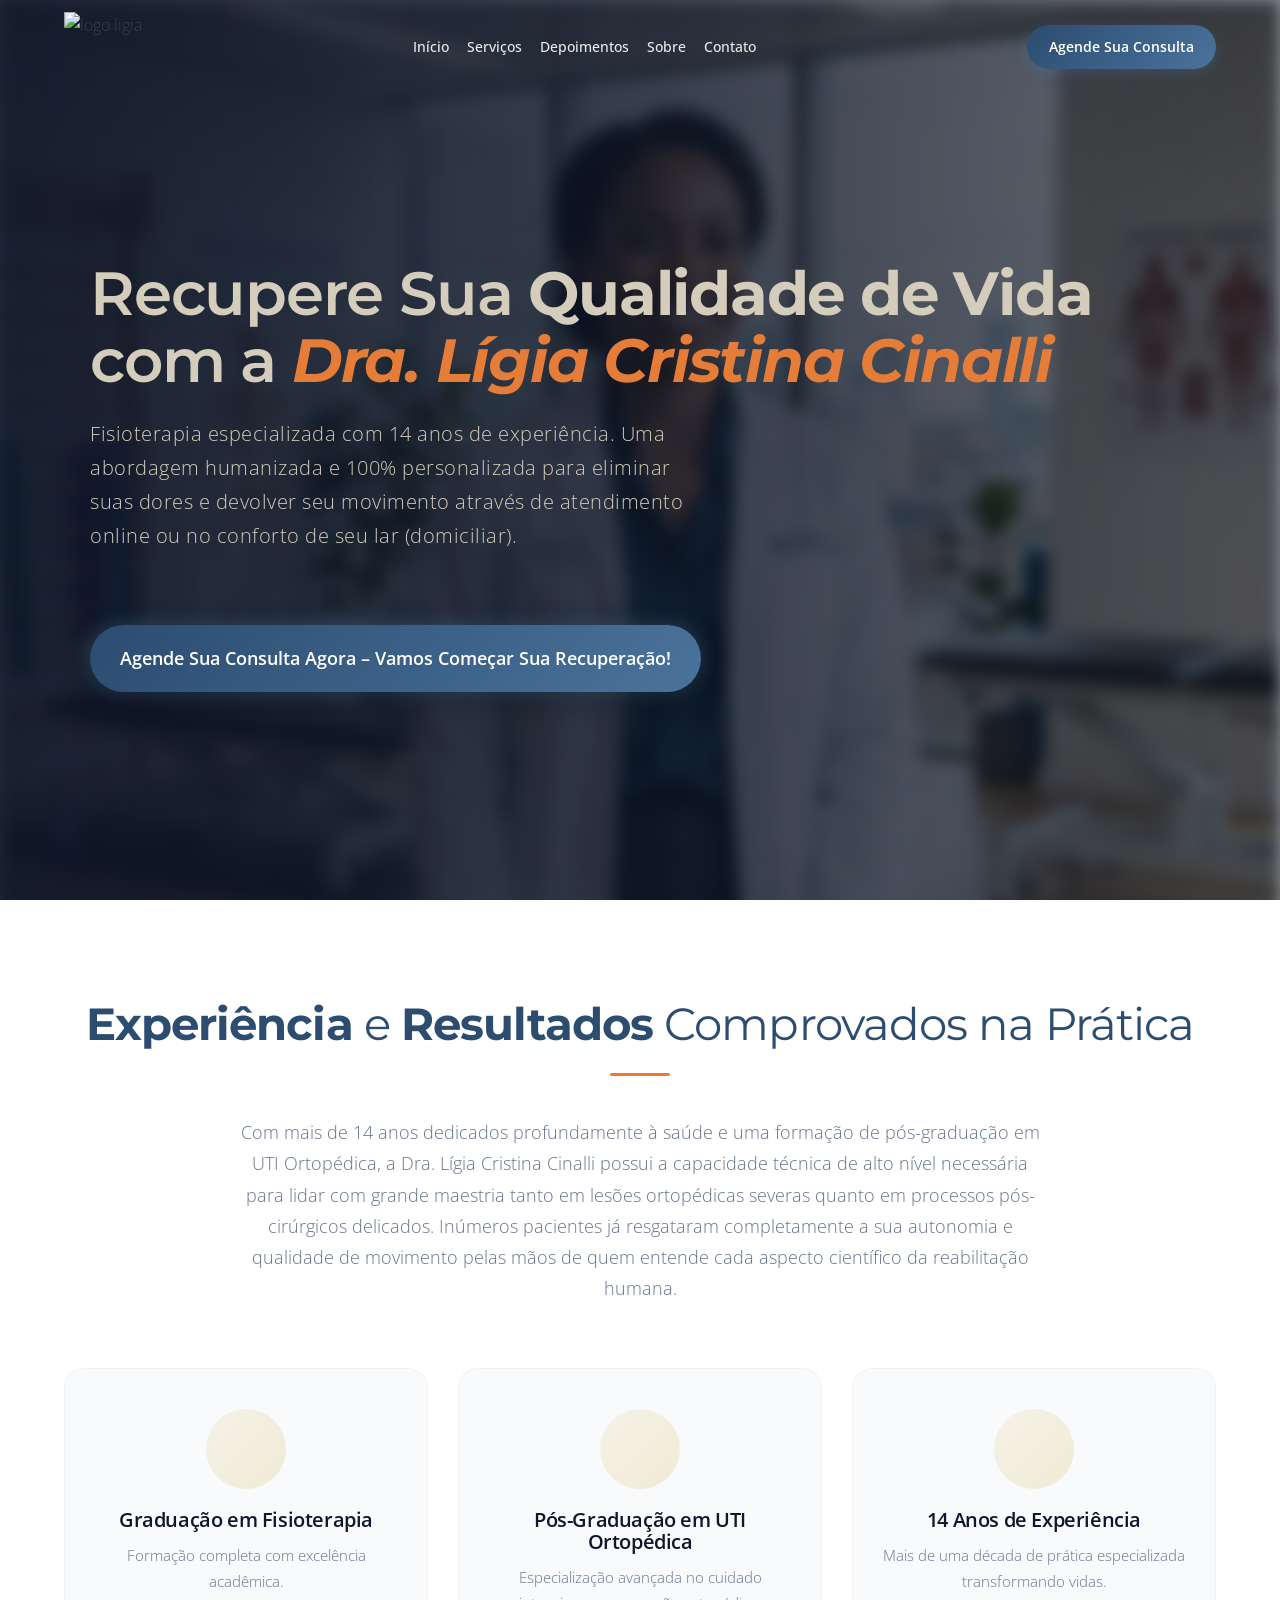
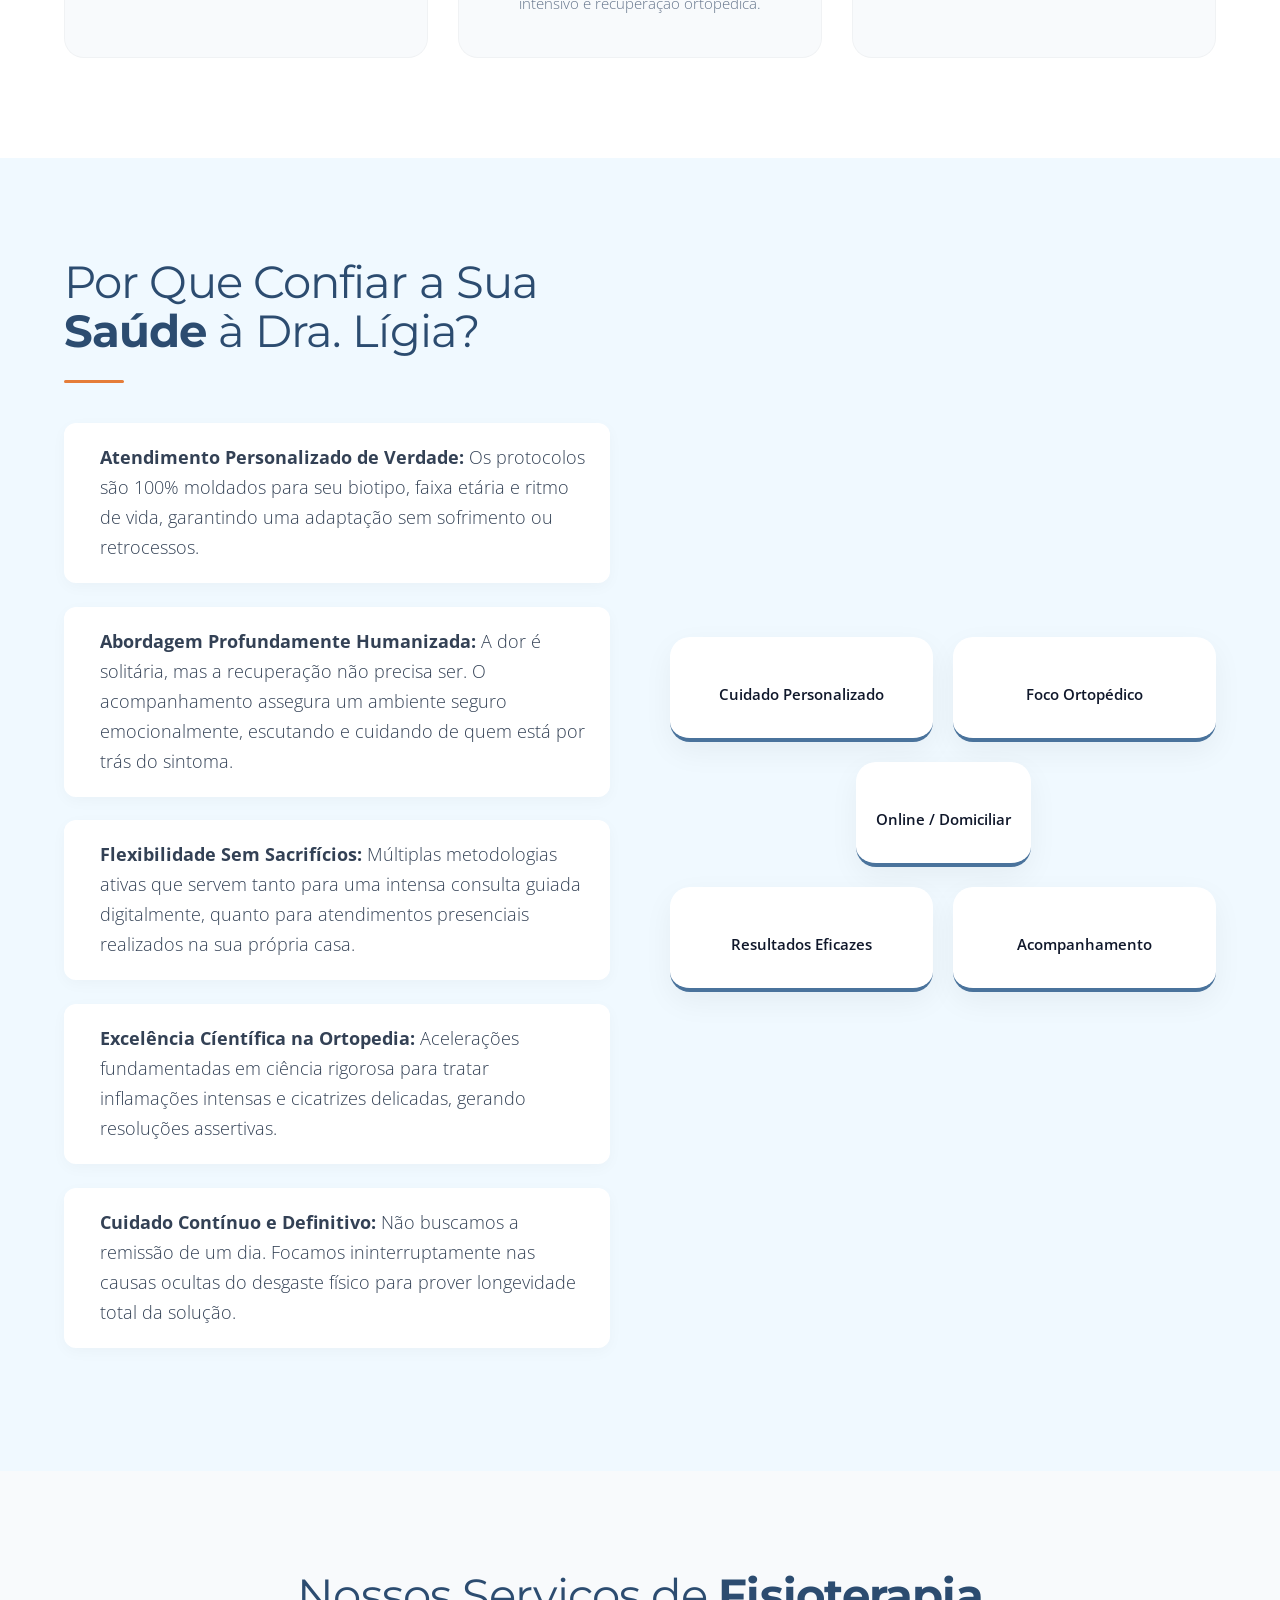
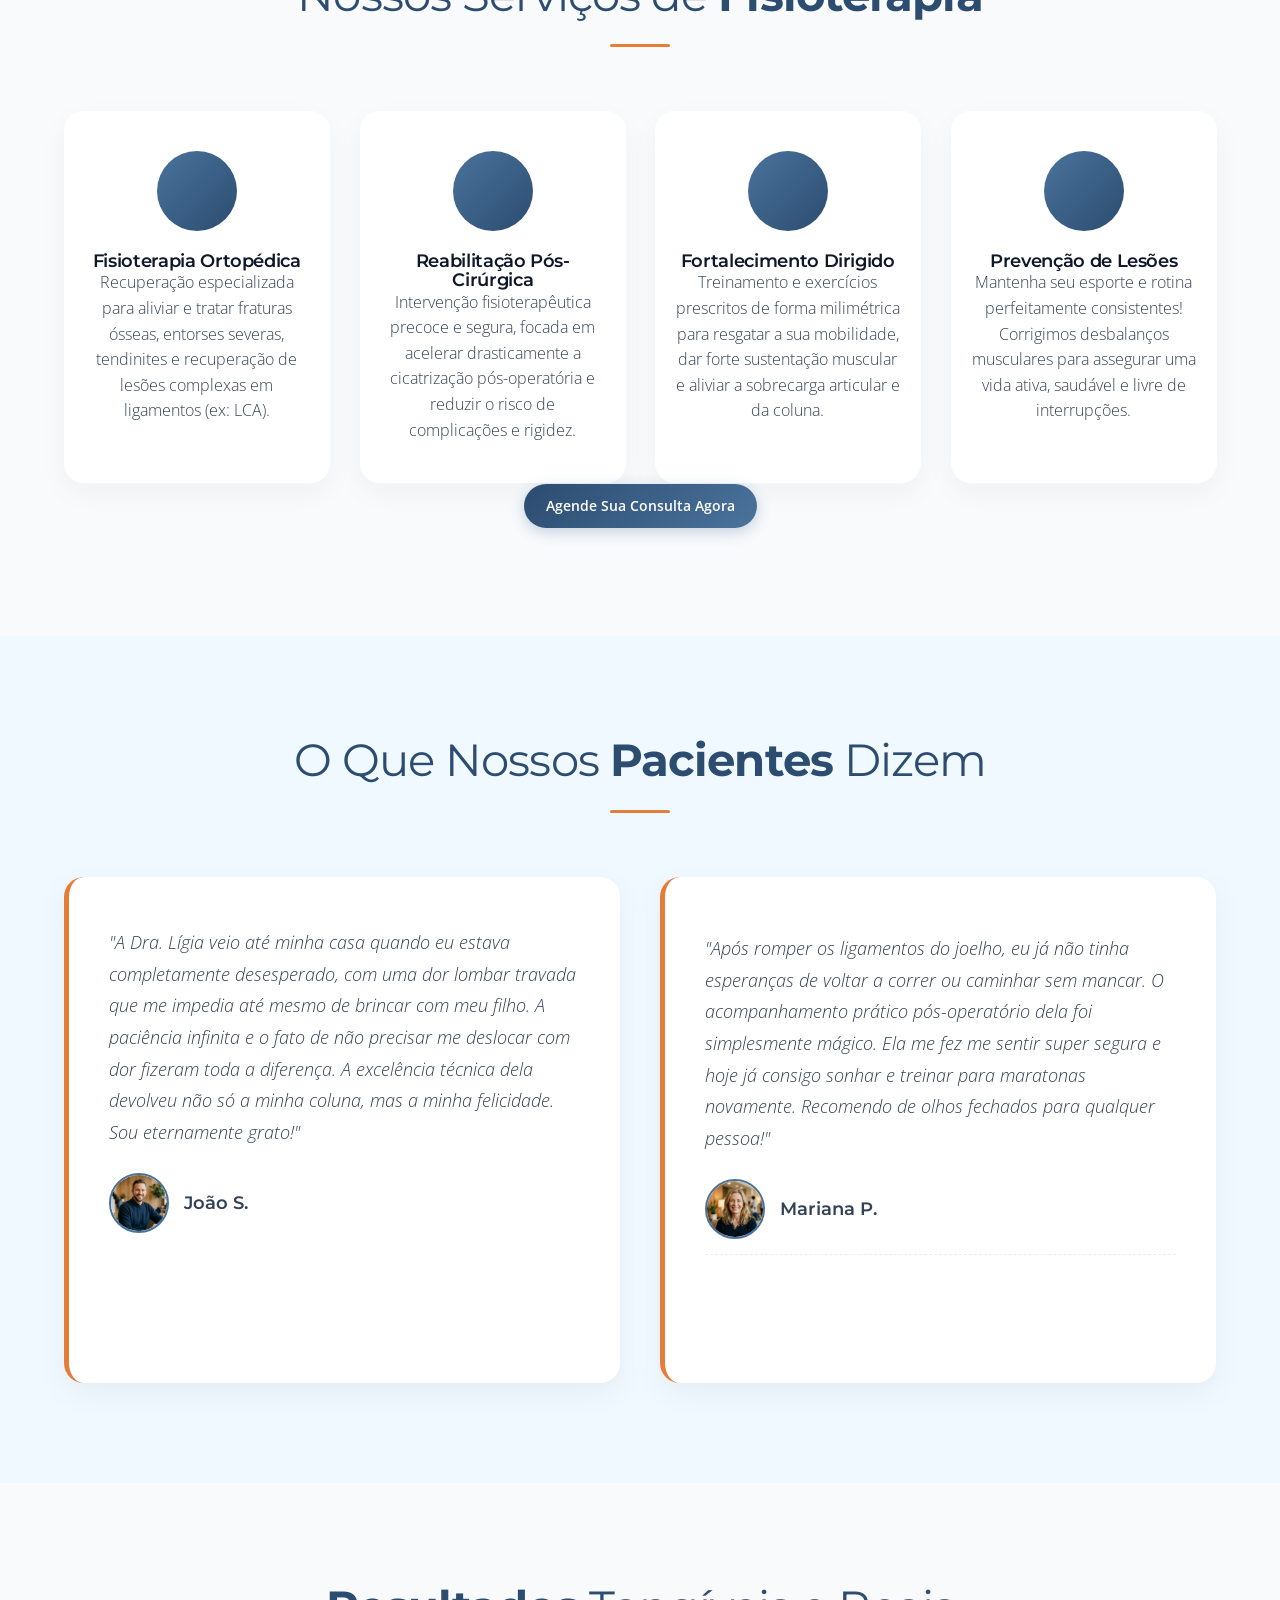
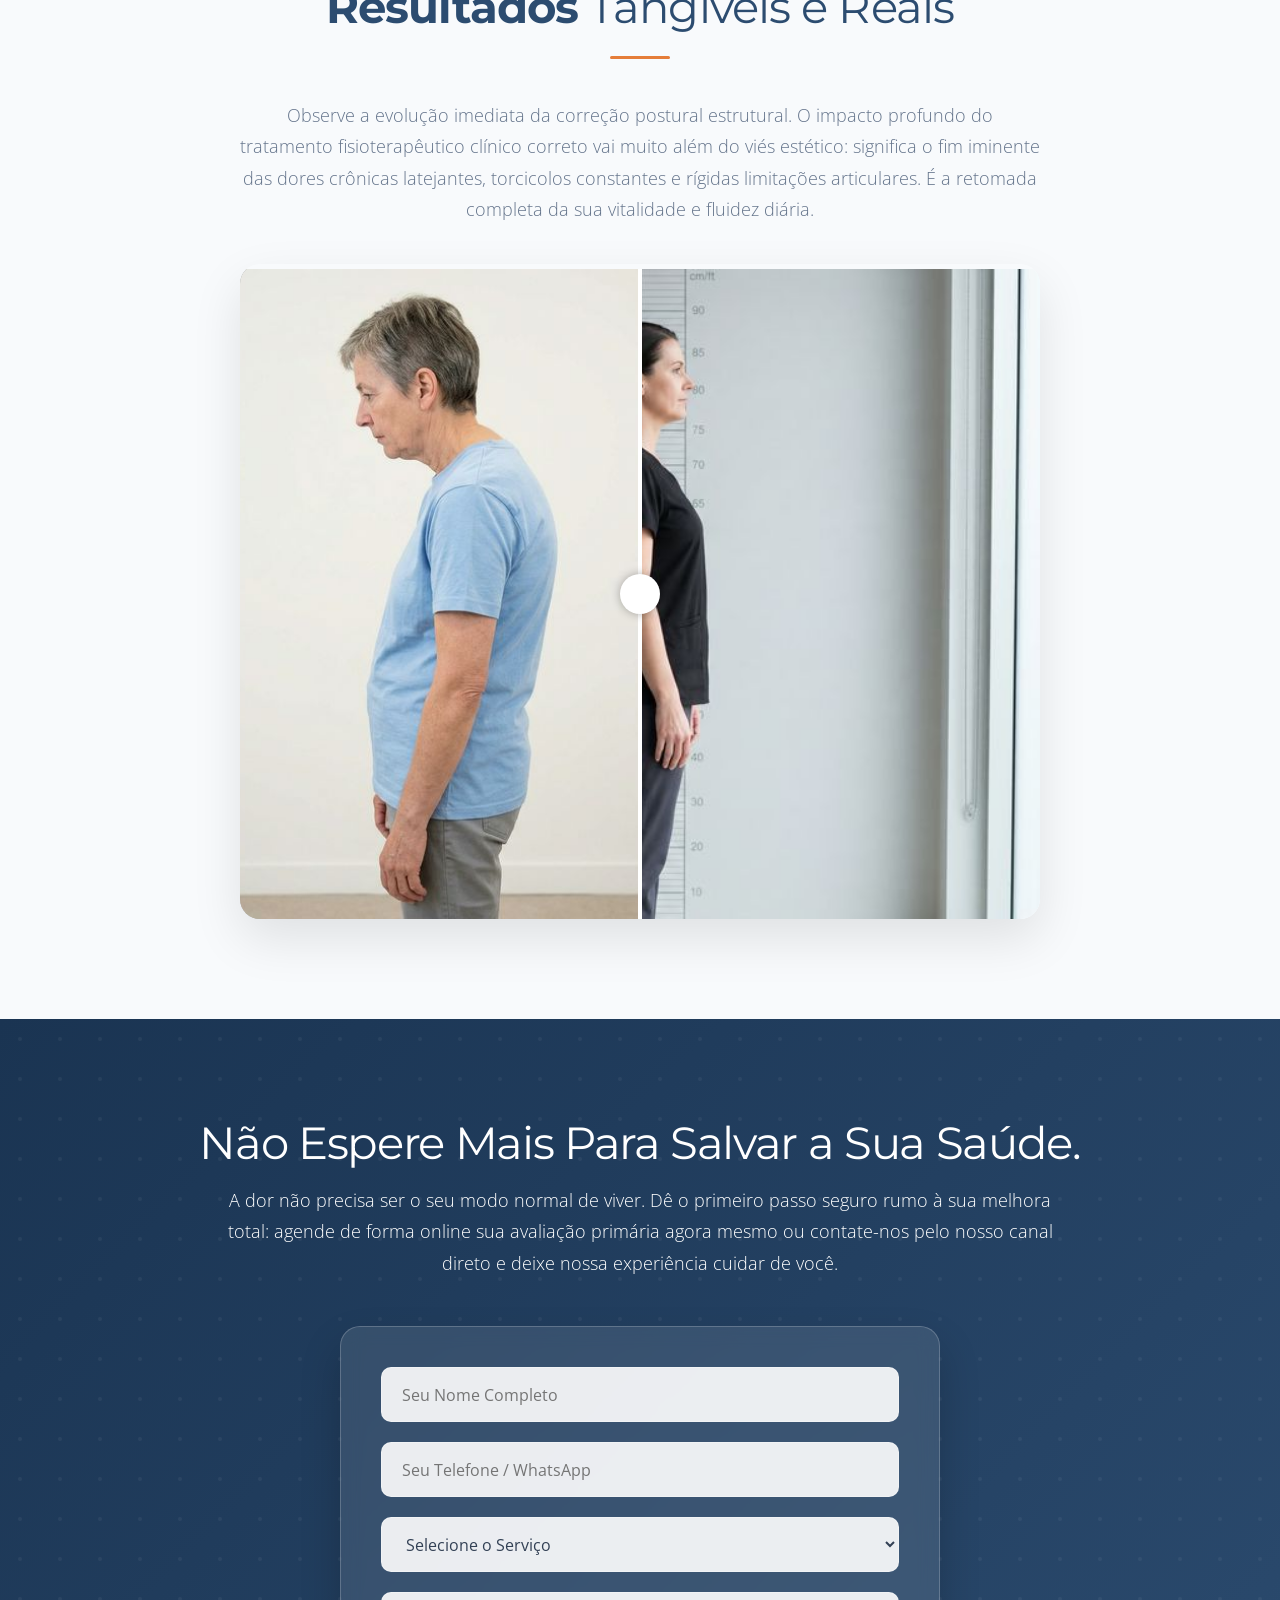
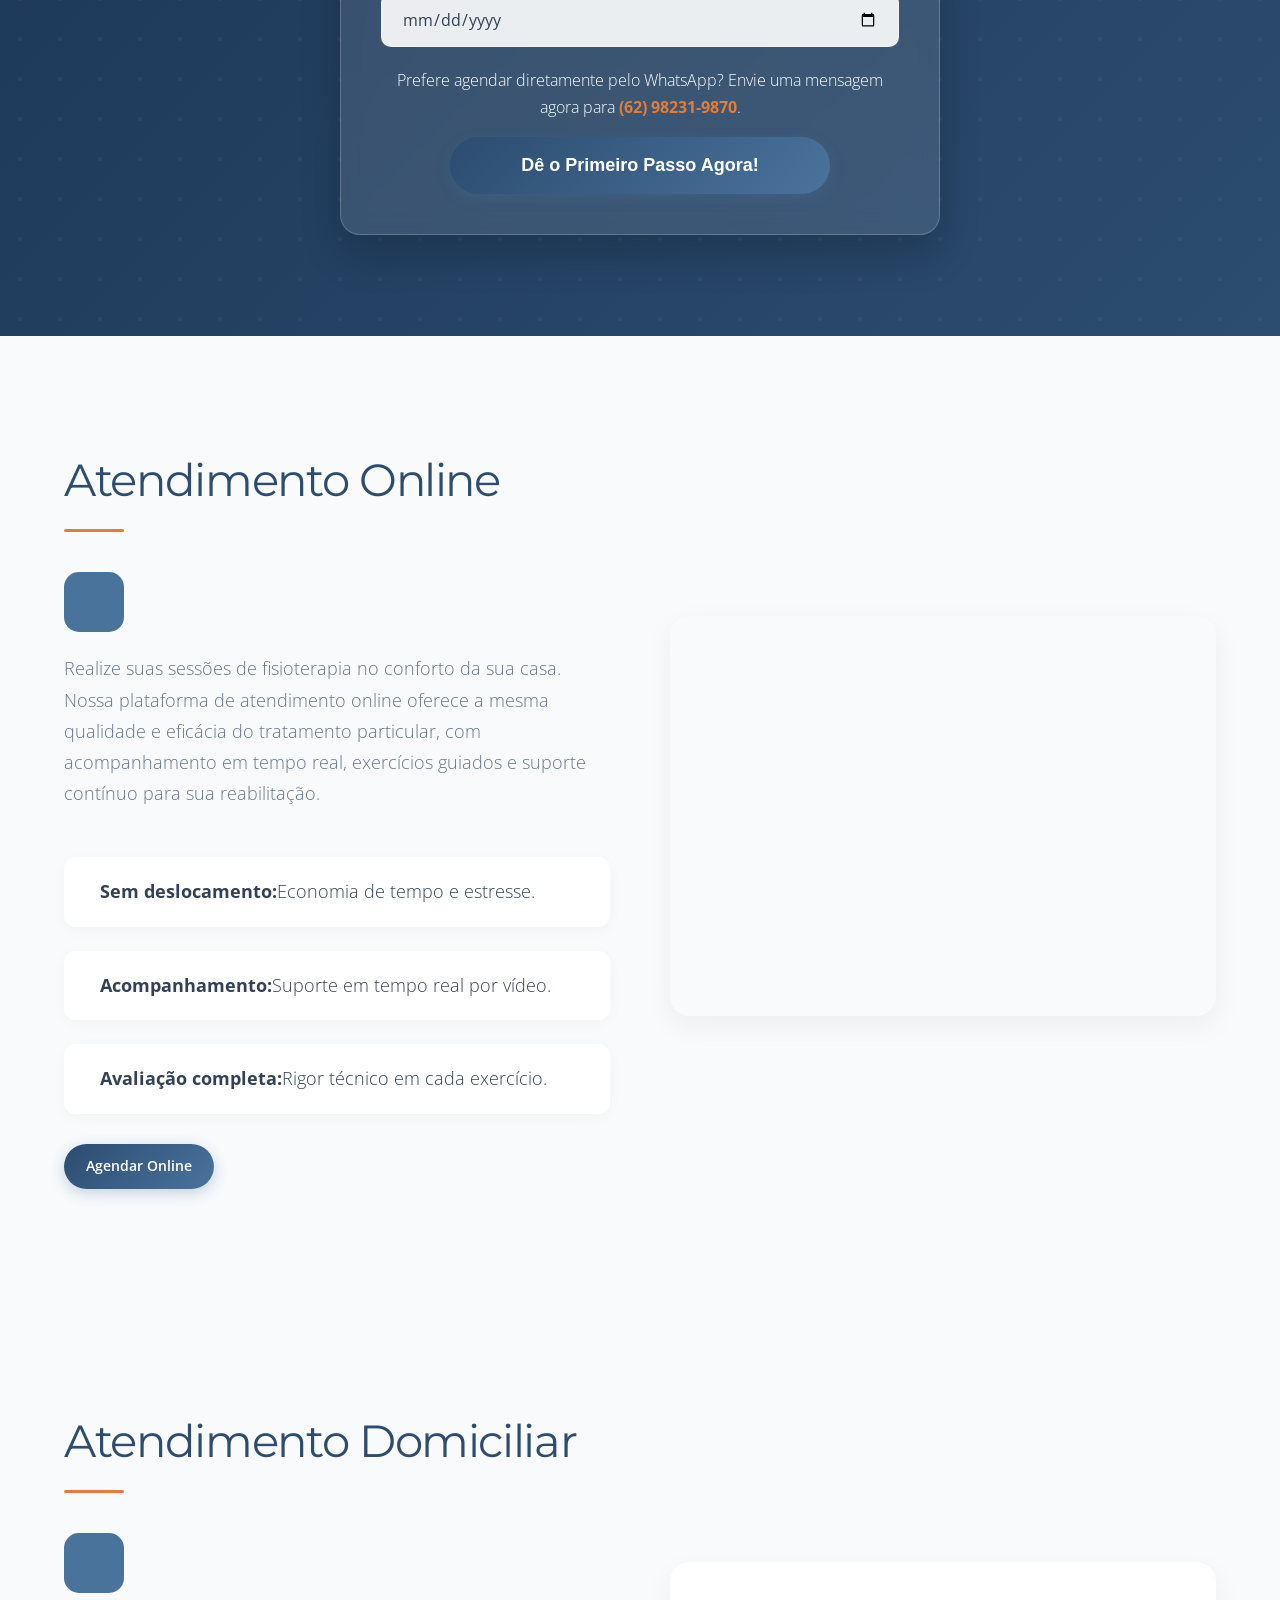
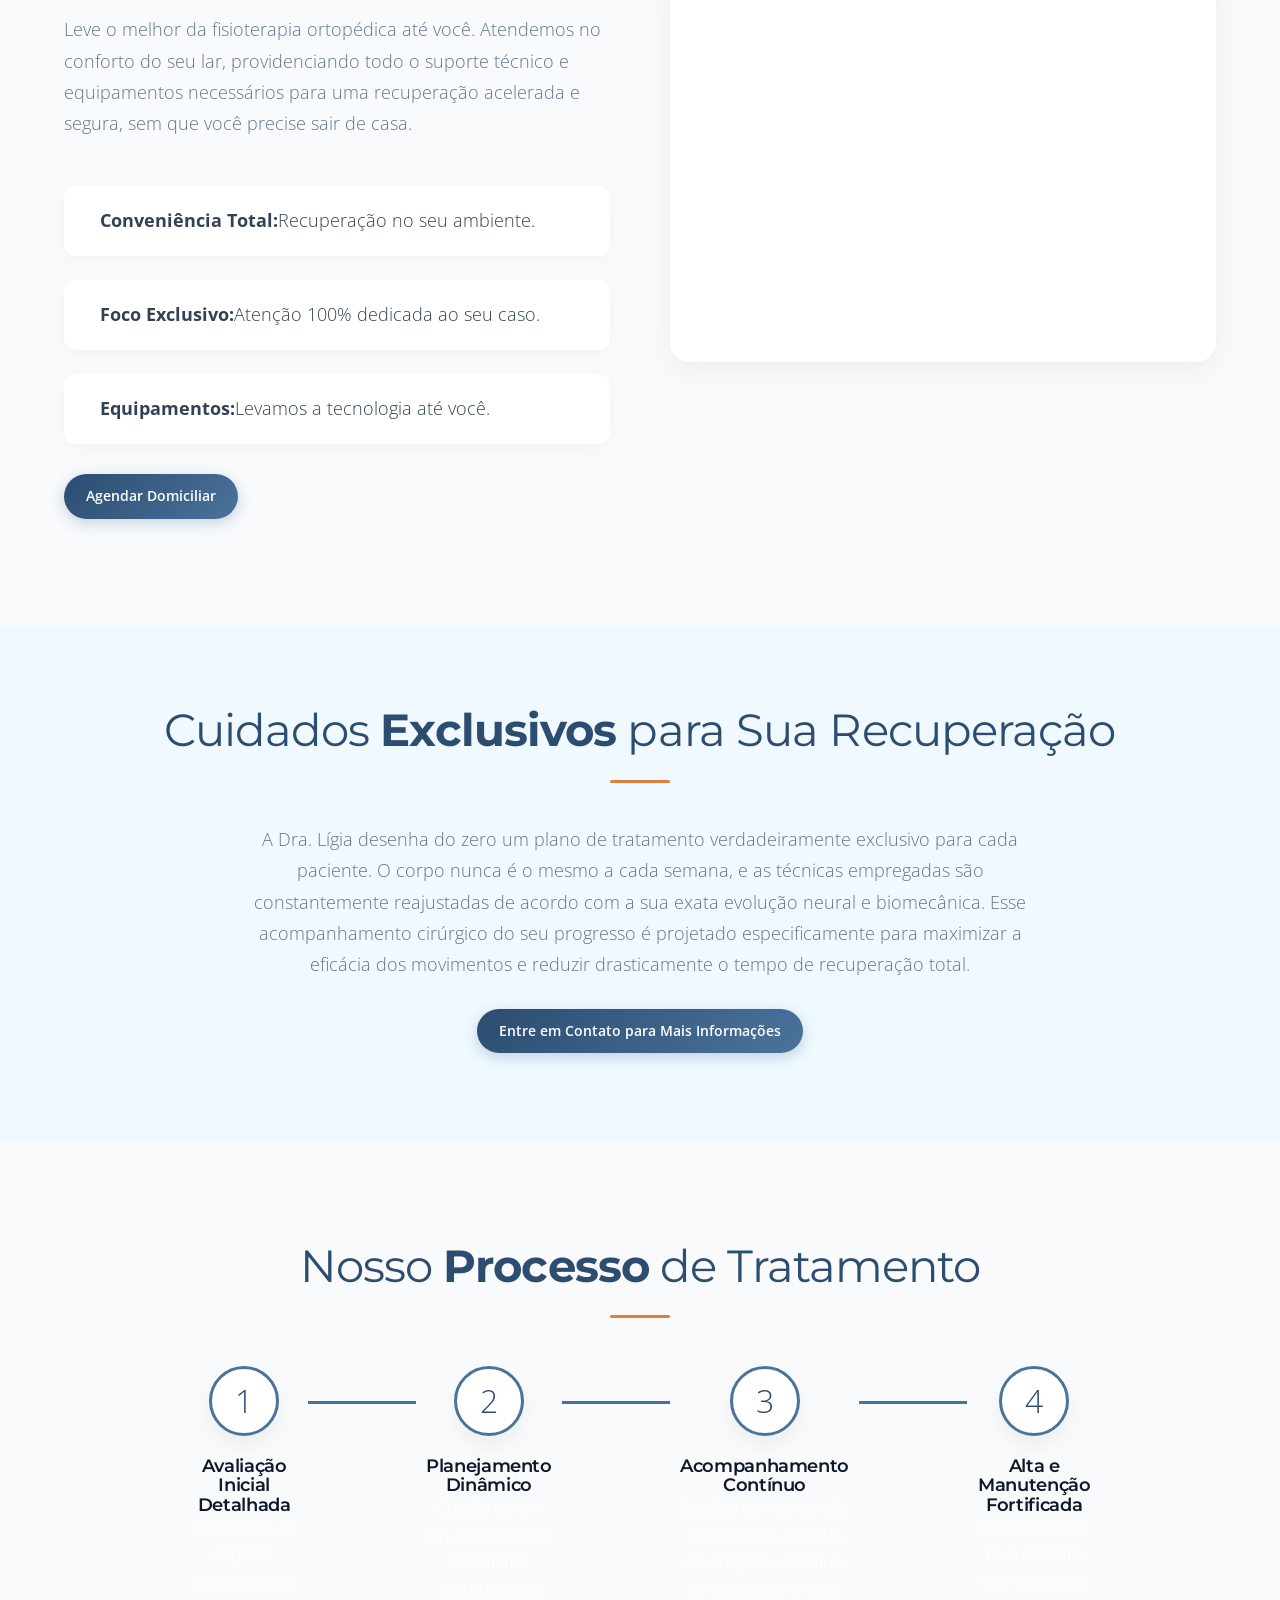
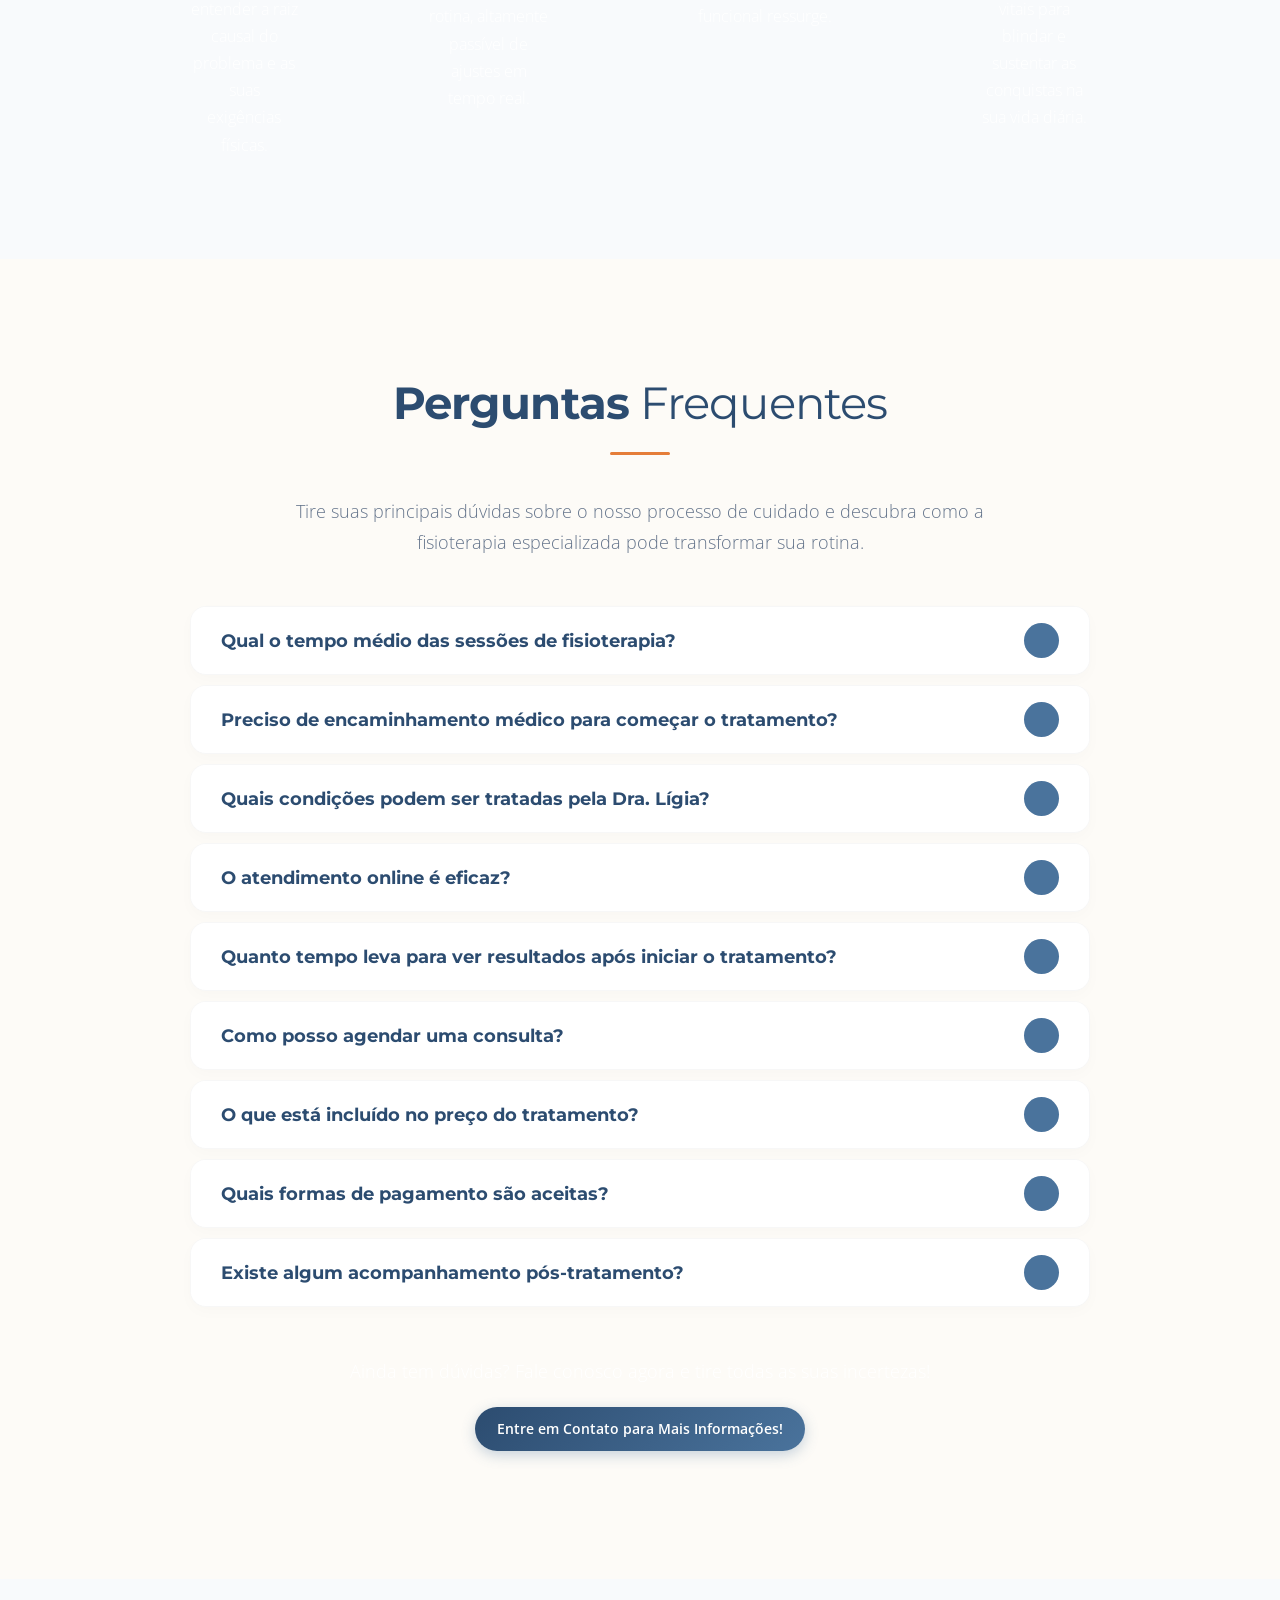
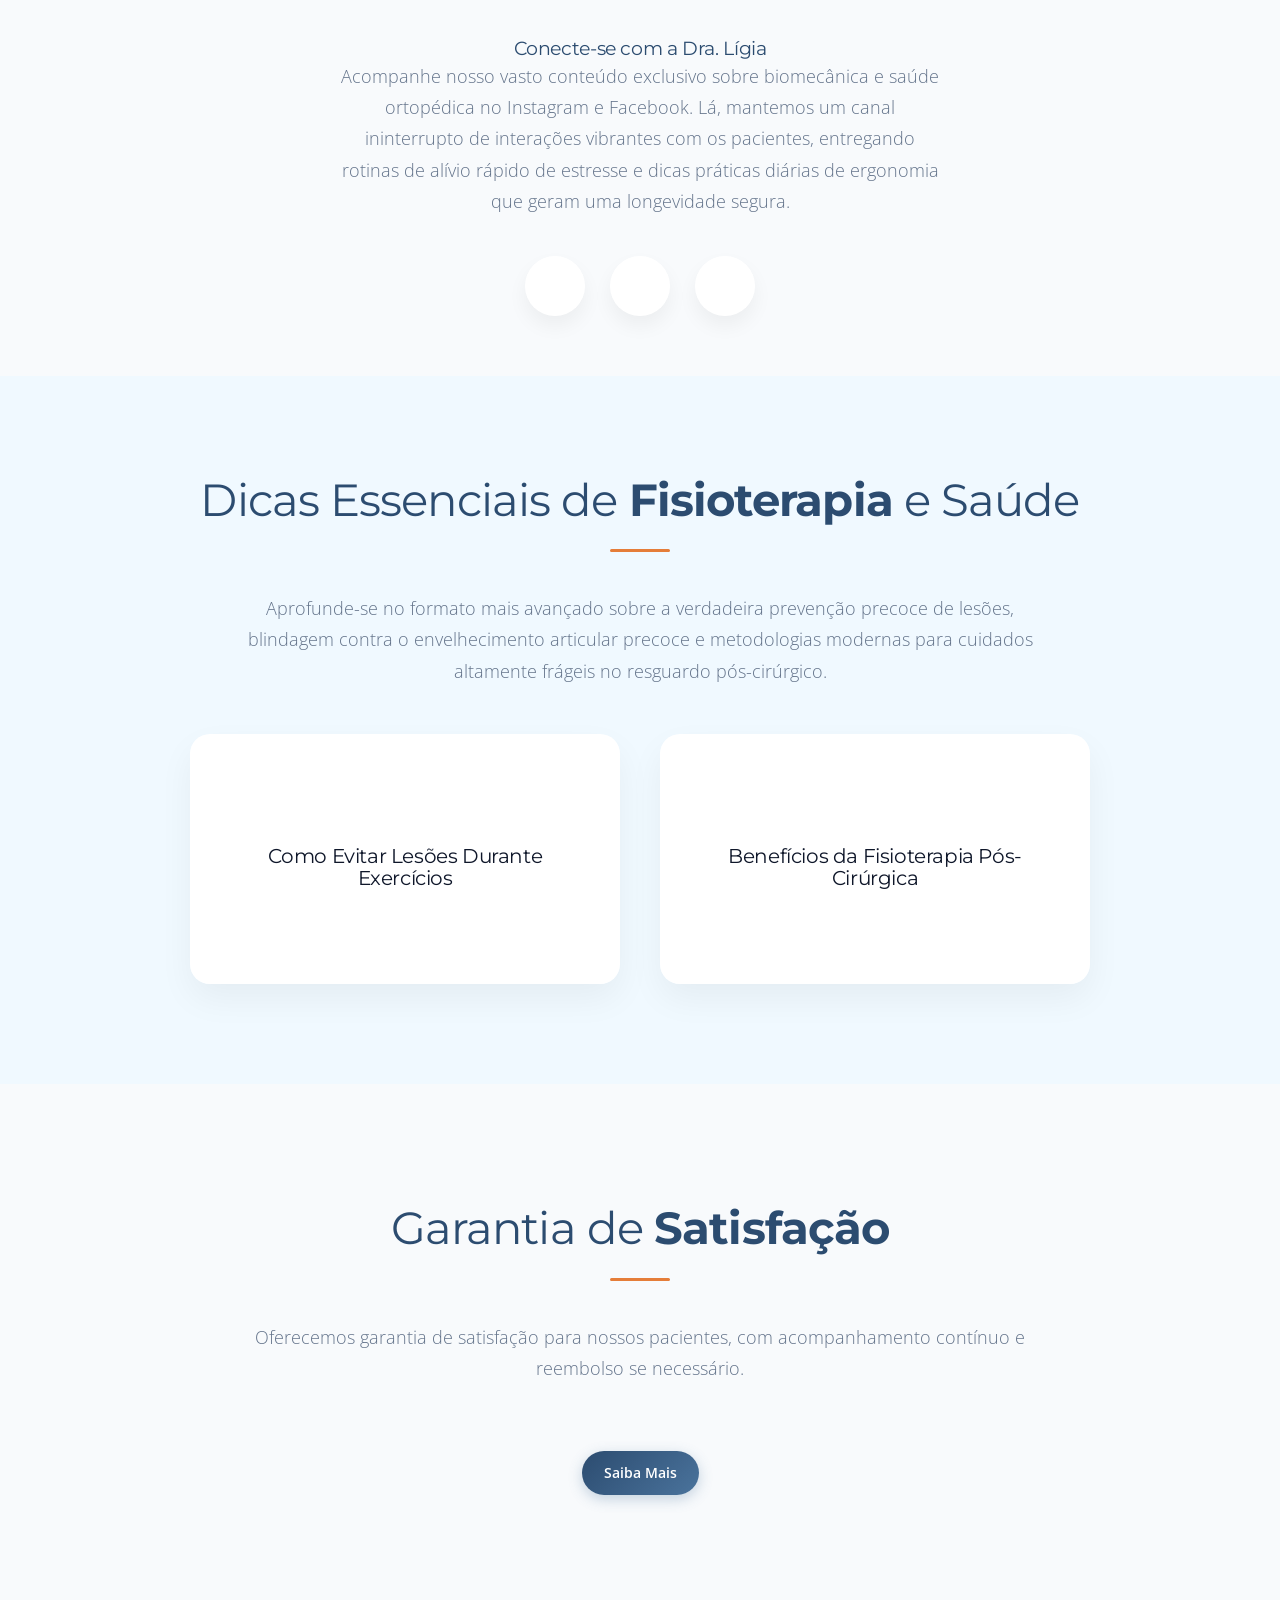
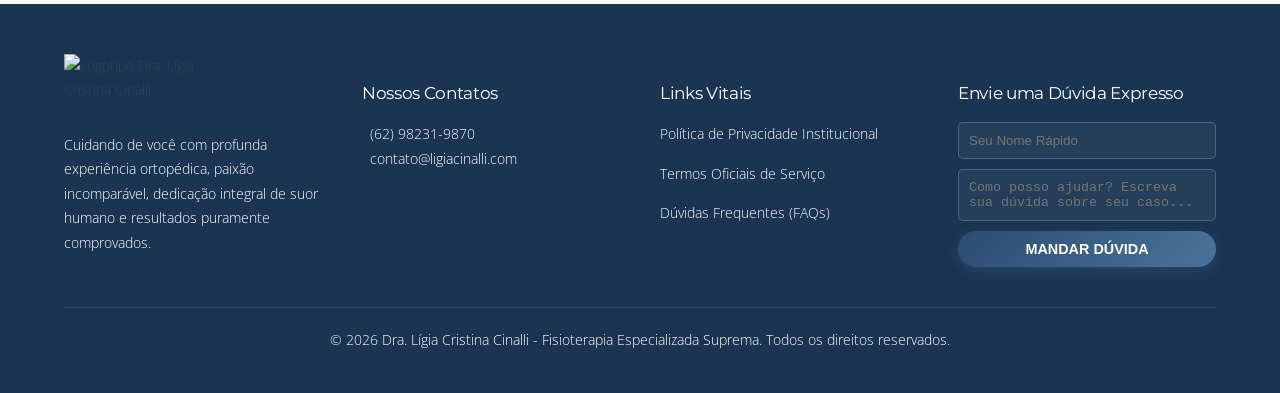
==== commit 8eb0cad6: "Brand Update: New name (Dra. Lígia Cristina Cinalli) and pivot to Home/Online service model" ====
--- a/index.html
+++ b/index.html
@@ -3,8 +3,8 @@
 <head>
     <meta charset="UTF-8">
     <meta name="viewport" content="width=device-width, initial-scale=1.0">
-    <meta name="description" content="Dra. Lígia Cinalli - Fisioterapeuta com 14 anos de experiência. Atendimento online e presencial especializado em UTI Ortopédica.">
-    <title>Dra. Lígia Cinalli | Fisioterapia Especializada</title>
+    <meta name="description" content="Dra. Lígia Cristina Cinalli | Atendimento online e domiciliar especializado em UTI Ortopédica.">
+    <title>Dra. Lígia Cristina Cinalli | Fisioterapia Especializada</title>
     
     <!-- Google Fonts -->
     <link rel="preconnect" href="https://fonts.googleapis.com">
@@ -68,8 +68,8 @@
             <div class="hero-overlay"></div>
             <div class="container hero-container">
                 <div class="hero-content">
-                    <h1 class="hero-title animate fade-in">Recupere Sua <span class="text-bold">Qualidade de Vida</span> com a <span class="highlight">Dra. Lígia Cinalli</span></h1>
-                    <p class="hero-subtitle animate fade-in delay-1">Fisioterapia especializada com 14 anos de experiência. Uma abordagem humanizada e 100% personalizada para eliminar suas dores e devolver seu movimento através de atendimento online ou na clínica.</p>
+                    <h1 class="hero-title animate fade-in">Recupere Sua <span class="text-bold">Qualidade de Vida</span> com a <span class="highlight">Dra. Lígia Cristina Cinalli</span></h1>
+                    <p class="hero-subtitle animate fade-in delay-1">Fisioterapia especializada com 14 anos de experiência. Uma abordagem humanizada e 100% personalizada para eliminar suas dores e devolver seu movimento através de atendimento online ou no conforto de seu lar (domiciliar).</p>
                     <div class="animate slide-up delay-2">
                         <a href="https://wa.me/5562982319870" target="_blank" class="cta-button large-cta shadow-glow hover-expand mt-6" style="margin-top: 24px; padding: 18px 30px;">
                             Agende Sua Consulta Agora – Vamos Começar Sua Recuperação!
@@ -86,7 +86,7 @@
                     <h2 class="section-title animate fade-in"><span class="text-bold">Experiência</span> e <span class="text-bold">Resultados</span> Comprovados na Prática</h2>
                     <div class="title-separator animate fade-in"></div>
                     <p class="section-text animate fade-in delay-1 mt-4">
-                        Com mais de 14 anos dedicados profundamente à saúde e uma formação de pós-graduação em UTI Ortopédica, a Dra. Lígia Cinalli possui a capacidade técnica de alto nível necessária para lidar com grande maestria tanto em lesões ortopédicas severas quanto em processos pós-cirúrgicos delicados. Inúmeros pacientes já resgataram completamente a sua autonomia e qualidade de movimento pelas mãos de quem entende cada aspecto científico da reabilitação humana.
+                        Com mais de 14 anos dedicados profundamente à saúde e uma formação de pós-graduação em UTI Ortopédica, a Dra. Lígia Cristina Cinalli possui a capacidade técnica de alto nível necessária para lidar com grande maestria tanto em lesões ortopédicas severas quanto em processos pós-cirúrgicos delicados. Inúmeros pacientes já resgataram completamente a sua autonomia e qualidade de movimento pelas mãos de quem entende cada aspecto científico da reabilitação humana.
                     </p>
                 </div>
 
@@ -112,7 +112,7 @@
                             <i class="ph-fill ph-medal"></i>
                         </div>
                         <h3 class="cert-title">14 Anos de Experiência</h3>
-                        <p class="cert-desc">Mais de uma década de prática clínica transformando vidas.</p>
+                        <p class="cert-desc">Mais de uma década de prática especializada transformando vidas.</p>
                     </div>
                 </div>
             </div>
@@ -137,7 +137,7 @@
                             </li>
                             <li class="animate slide-up delay-2">
                                 <i class="ph ph-check-circle text-primary"></i>
-                                <span><strong>Flexibilidade Sem Sacrifícios:</strong> Múltiplas metodologias ativas que servem tanto para uma intensa consulta clínica local, quanto para atendimentos guiados digitalmente na sua própria casa.</span>
+                                <span><strong>Flexibilidade Sem Sacrifícios:</strong> Múltiplas metodologias ativas que servem tanto para uma intensa consulta guiada digitalmente, quanto para atendimentos presenciais realizados na sua própria casa.</span>
                             </li>
                             <li class="animate slide-up delay-3">
                                 <i class="ph ph-check-circle text-primary"></i>
@@ -161,8 +161,8 @@
                                 <span>Foco Ortopédico</span>
                             </div>
                             <div class="icon-box animate fade-in delay-2 hover-scale">
-                                <i class="ph-fill ph-laptop"></i>
-                                <span>Online / Presencial</span>
+                                <i class="ph-fill ph-house-line"></i>
+                                <span>Online / Domiciliar</span>
                             </div>
                             <div class="icon-box animate fade-in delay-3 hover-scale">
                                 <i class="ph-fill ph-trend-up"></i>
@@ -223,10 +223,10 @@
                 
                 <div class="testimonials-grid">
                     <div class="testimonial-card animate slide-in-right">
-                        <div class="stars hover-fill">
+                        <p class="stars hover-fill" style="margin-bottom: 10px;">
                             <i class="ph-fill ph-star"></i><i class="ph-fill ph-star"></i><i class="ph-fill ph-star"></i><i class="ph-fill ph-star"></i><i class="ph-fill ph-star"></i>
-                        </div>
-                        <p class="testimonial-text">"Cheguei ao consultório da Dra. Lígia completamente desesperado, com uma dor lombar travada que me impedia até mesmo de brincar com meu filho e de trabalhar direito. A paciência infinita, suporte emocional contínuo e a excelência técnica da fisioterapia devolveram não só a minha coluna, mas a minha vida e a minha felicidade. Sou eternamente grato!"</p>
+                        </p>
+                        <p class="testimonial-text">"A Dra. Lígia veio até minha casa quando eu estava completamente desesperado, com uma dor lombar travada que me impedia até mesmo de brincar com meu filho. A paciência infinita e o fato de não precisar me deslocar com dor fizeram toda a diferença. A excelência técnica dela devolveu não só a minha coluna, mas a minha felicidade. Sou eternamente grato!"</p>
                         <div class="patient-info">
                             <img src="patient1.png" alt="João S." class="patient-photo">
                             <span class="patient-name">João S.</span>
@@ -253,7 +253,7 @@
             <div class="container text-center">
                 <h2 class="section-title animate fade-in"><span class="text-bold">Resultados</span> Tangíveis e Reais</h2>
                 <div class="title-separator animate fade-in"></div>
-                <p class="section-text animate fade-in delay-1 mb-8" style="max-width: 800px; margin: 0 auto 40px auto; color: var(--text-light);">Observe a evolução imediata da correção postural estrutural. O impacto profundo do tratamento fisioterapêutico clínico correto vai muito além do viés estético: significa o fim iminente das dores crônicas latejantes, torcicolos constantes e rígidas limitações articulares. É a retomada completa da sua vitalidade e fluidez diária.</p>
+                <p class="section-text animate fade-in delay-1 mb-8" style="max-width: 800px; margin: 0 auto 40px auto;">Observe a evolução imediata da correção postural estrutural. O impacto profundo do tratamento fisioterapêutico clínico correto vai muito além do viés estético: significa o fim iminente das dores crônicas latejantes, torcicolos constantes e rígidas limitações articulares. É a retomada completa da sua vitalidade e fluidez diária.</p>
                 
                 <div class="slider-container animate zoom-in">
                     <div class="image-comparison">
@@ -301,7 +301,7 @@
                             </div>
                         </div>
                         <p class="text-light text-sm text-center" style="margin-top: 20px; color: rgba(255,255,255,0.8);">Prefere agendar diretamente pelo WhatsApp? Envie uma mensagem agora para <a href="https://wa.me/5562982319870" target="_blank" style="color: var(--accent); text-decoration: none;"><strong>(62) 98231-9870</strong></a>.</p>
-                        <button type="submit" class="cta-button pulse-effect large-cta hover-expand w-full" style="width: 100%; max-width: 380px; margin-top:16px; white-space: nowrap;">
+                        <button type="submit" class="cta-button pulse-effect large-cta hover-expand w-full" style="width: 100%; max-width: 380px; margin: 16px auto 0 auto; display: block; text-align: center;">
                             Dê o Primeiro Passo Agora!
                         </button>
                     </form>
@@ -314,14 +314,14 @@
             <div class="container">
                 <div class="split-layout">
                     <div class="text-content animate slide-in-left">
-                        <div class="icon-badge"><i class="ph-fill ph-laptop"></i></div>
                         <h2 class="section-title large-font" style="margin-top: 20px; text-align: left;">Atendimento Online</h2>
                         <div class="title-separator left-aligned"></div>
-                        <p class="section-text mt-4 text-left">Realize suas sessões de fisioterapia no conforto da sua casa. Nossa plataforma de atendimento online oferece a mesma qualidade e eficácia do tratamento presencial, com acompanhamento em tempo real, exercícios guiados e suporte contínuo para sua reabilitação.</p>
+                        <div class="icon-badge"><i class="ph-fill ph-laptop"></i></div>
+                        <p class="section-text mt-4 text-left">Realize suas sessões de fisioterapia no conforto da sua casa. Nossa plataforma de atendimento online oferece a mesma qualidade e eficácia do tratamento particular, com acompanhamento em tempo real, exercícios guiados e suporte contínuo para sua reabilitação.</p>
                         <ul class="benefits-list mt-6" style="margin-bottom: 30px;">
-                            <li><i class="ph ph-check-circle text-primary"></i> <strong>Sem deslocamento:</strong> Conforto e segurança.</li>
-                            <li><i class="ph ph-check-circle text-primary"></i> <strong>Horários flexíveis:</strong> Adapta-se à sua rotina.</li>
-                            <li><i class="ph ph-check-circle text-primary"></i> <strong>Avaliação completa:</strong> Suporte em tempo real.</li>
+                            <li><i class="ph ph-check-circle text-primary"></i> <strong>Sem deslocamento:</strong> Economia de tempo e estresse.</li>
+                            <li><i class="ph ph-check-circle text-primary"></i> <strong>Acompanhamento:</strong> Suporte em tempo real por vídeo.</li>
+                            <li><i class="ph ph-check-circle text-primary"></i> <strong>Avaliação completa:</strong> Rigor técnico em cada exercício.</li>
                         </ul>
                         <a href="#contact" class="cta-button grow-on-hover">Agendar Online</a>
                     </div>
@@ -338,22 +338,22 @@
         <section id="in-person-consultation" class="consultation-section bg-secondary" style="padding: 100px 0;">
             <div class="container">
                 <div class="split-layout reverse-layout">
+                    <div class="text-content animate slide-in-right">
+                        <h2 class="section-title large-font" style="margin-top: 20px; text-align: left;">Atendimento Domiciliar</h2>
+                        <div class="title-separator left-aligned"></div>
+                        <div class="icon-badge"><i class="ph-fill ph-house-line"></i></div>
+                        <p class="section-text mt-4 text-left">Leve o melhor da fisioterapia ortopédica até você. Atendemos no conforto do seu lar, providenciando todo o suporte técnico e equipamentos necessários para uma recuperação acelerada e segura, sem que você precise sair de casa.</p>
+                        <ul class="benefits-list mt-6" style="margin-bottom: 30px;">
+                            <li><i class="ph ph-check-circle text-primary"></i> <strong>Conveniência Total:</strong> Recuperação no seu ambiente.</li>
+                            <li><i class="ph ph-check-circle text-primary"></i> <strong>Foco Exclusivo:</strong> Atenção 100% dedicada ao seu caso.</li>
+                            <li><i class="ph ph-check-circle text-primary"></i> <strong>Equipamentos:</strong> Levamos a tecnologia até você.</li>
+                        </ul>
+                        <a href="#contact" class="cta-button grow-on-hover">Agendar Domiciliar</a>
+                    </div>
                     <div class="visual-content animate fade-in delay-1">
                         <div class="image-placeholder " style="height: 400px; border-radius: 20px; display: flex; align-items: center; justify-content: center; font-size: 5rem; color: var(--primary); background: white; box-shadow: 0 10px 30px rgba(0,0,0,0.05);">
-                            <i class="ph-fill ph-buildings"></i>
-                        </div>
-                    </div>
-                    <div class="text-content animate slide-in-right">
-                        <div class="icon-badge"><i class="ph-fill ph-map-pin"></i></div>
-                        <h2 class="section-title large-font" style="margin-top: 20px; text-align: left;">Atendimento Presencial</h2>
-                        <div class="title-separator left-aligned"></div>
-                        <p class="section-text mt-4 text-left">Conte com um espaço bem equipado e acolhedor. Nossa clínica é preparada com os melhores equipamentos de fisioterapia ortopédica para garantir que cada sessão impulsione seus resultados físicos de maneira segura e avançada.</p>
-                        <ul class="benefits-list mt-6" style="margin-bottom: 30px;">
-                            <li><i class="ph ph-check-circle text-primary"></i> <strong>Equipamentos de ponta:</strong> Auxílio tecnológico na recuperação.</li>
-                            <li><i class="ph ph-check-circle text-primary"></i> <strong>Acolhimento:</strong> Ambiente seguro e higienizado.</li>
-                            <li><i class="ph ph-check-circle text-primary"></i> <strong>Localização acessível:</strong> Fácil de chegar e estacionar.</li>
-                        </ul>
-                        <a href="#contact" class="cta-button grow-on-hover">Agendar Presencial</a>
+                            <i class="ph-fill ph-car"></i>
+                        </div>
                     </div>
                 </div>
             </div>
@@ -501,7 +501,7 @@
                         </button>
                         <div class="faq-answer">
                             <div class="faq-answer-inner">
-                                <p>O valor investido contempla a avaliação clínica detalhada, a sessão de tratamento 100% personalizada com a Dra. Lígia e o acompanhamento contínuo da sua evolução, incluindo materiais de apoio para exercícios em casa.</p>
+                                <p>O valor investido contempla a avaliação detalhada do seu caso, a sessão de tratamento 100% personalizada com a Dra. Lígia Cristina e o acompanhamento contínuo da sua evolução, incluindo materiais de apoio para exercícios em casa.</p>
                             </div>
                         </div>
                     </div>
@@ -544,7 +544,7 @@
         <section id="social-media" class="social-section bg-secondary text-center" style="padding: 60px 0;">
             <div class="container">
                 <h3 class="animate fade-in mb-6" style="font-family: var(--font-heading); color: var(--primary);">Conecte-se com a Dra. Lígia</h3>
-                <p class="section-text text-center mb-6" style="max-width: 600px; margin: 0 auto;">Acompanhe nosso vasto conteúdo exclusivo sobre biomecânica e saúde clínica no Instagram e Facebook. Lá, mantemos um canal ininterrupto de interações vibrantes com os pacientes, entregando rotinas de alívio rápido de estresse e dicas práticas diárias de ergonomia que geram uma longevidade segura.</p>
+                <p class="section-text text-center mb-6" style="max-width: 600px; margin: 0 auto;">Acompanhe nosso vasto conteúdo exclusivo sobre biomecânica e saúde ortopédica no Instagram e Facebook. Lá, mantemos um canal ininterrupto de interações vibrantes com os pacientes, entregando rotinas de alívio rápido de estresse e dicas práticas diárias de ergonomia que geram uma longevidade segura.</p>
                 <div class="social-links mt-6">
                     <a href="https://instagram.com/ligiacinalli" target="_blank" class="social-icon animate zoom-in hover-grow" aria-label="Instagram"><i class="ph-fill ph-instagram-logo"></i></a>
                     <a href="#" class="social-icon animate zoom-in delay-1 hover-grow" aria-label="Facebook"><i class="ph-fill ph-facebook-logo"></i></a>
@@ -628,14 +628,14 @@
                     <h3 style="color: white; margin-bottom: 20px; font-family: var(--font-heading);">Envie uma Dúvida Expresso</h3>
                     <form id="footer-chat-form" style="display: flex; flex-direction: column; gap: 10px;">
                         <input type="text" id="footer-name" placeholder="Seu Nome Rápido" required style="padding: 10px; border-radius: 5px; border: 1px solid rgba(255,255,255,0.2); background: rgba(255,255,255,0.05); color: white; width: 100%;">
-                        <textarea id="footer-doubt" placeholder="Como posso ajudar? Escreva sua dúvida clínica..." required rows="2" style="padding: 10px; border-radius: 5px; border: 1px solid rgba(255,255,255,0.2); background: rgba(255,255,255,0.05); color: white; resize: none; width: 100%;"></textarea>
+                        <textarea id="footer-doubt" placeholder="Como posso ajudar? Escreva sua dúvida sobre seu caso..." required rows="2" style="padding: 10px; border-radius: 5px; border: 1px solid rgba(255,255,255,0.2); background: rgba(255,255,255,0.05); color: white; resize: none; width: 100%;"></textarea>
                         <button type="submit" class="cta-button" style="padding: 10px; font-size: 0.9rem; text-transform: uppercase; font-weight: bold; width: 100%;">Mandar Dúvida</button>
                     </form>
                 </div>
             </div>
 
             <div class="footer-bottom text-center" style="border-top: 1px solid rgba(255,255,255,0.1); padding-top: 20px; color: var(--text-light);">
-                <p>&copy; 2026 Dra. Lígia Cinalli - Fisioterapia Especializada Suprema. Todos os direitos reservados.</p>
+                <p>&copy; 2026 Dra. Lígia Cristina Cinalli - Fisioterapia Especializada Suprema. Todos os direitos reservados.</p>
             </div>
         </div>
     </footer>
--- a/style.css
+++ b/style.css
@@ -1,14 +1,28 @@
 /* ==========================================================================
    CSS Variables & Theme
    ========================================================================== */
+html, body {
+    overflow-x: hidden;
+    width: 100%;
+    position: relative;
+    box-sizing: border-box;
+}
+
+* {
+    margin: 0;
+    padding: 0;
+    box-sizing: inherit;
+}
+
 :root {
     /* Color Palette - Updated to Match Logo (Mores Saturated Blue) */
     --primary: #2C4C70; /* True Deep Blue from logo */
     --primary-light: #4A739C;
     --primary-dark: #1A3452;
     --secondary: #F8FAFC; /* Slate 50 - Background */
-    --accent: #D4AF37; /* Metallic Gold - Premium touch */
-    --accent-hover: #F8E287;
+    --accent: #E57D39; /* Brand Orange from logo icon */
+    --accent-hover: #F39C12;
+    --champagne: #D4CDBC; /* Light elegant beige from logo text */
     
     /* Text Colors */
     --text-main: #334155; /* Slate 700 */
@@ -32,12 +46,6 @@
 /* ==========================================================================
    Base Styles
    ========================================================================== */
-* {
-    margin: 0;
-    padding: 0;
-    box-sizing: border-box;
-}
-
 html {
     scroll-behavior: smooth;
     font-size: 16px;
@@ -336,6 +344,7 @@
     background-size: cover;
     background-position: center 20%;
     z-index: -2;
+    filter: blur(8px) brightness(0.7); /* Added blur for better headline focus */
     will-change: transform;
 }
 
@@ -345,8 +354,8 @@
     left: 0;
     width: 100%;
     height: 100%;
-    /* Gradient overlay to ensure text is readable */
-    background: linear-gradient(90deg, rgba(15, 23, 42, 0.85) 0%, rgba(15, 23, 42, 0.6) 50%, rgba(15, 23, 42, 0.3) 100%);
+    /* Gradient overlay to ensure text is readable - Darkened for better contrast */
+    background: linear-gradient(90deg, rgba(15, 23, 42, 0.92) 0%, rgba(15, 23, 42, 0.75) 50%, rgba(15, 23, 42, 0.45) 100%);
     z-index: -1;
 }
 
@@ -362,6 +371,7 @@
     line-height: 1.1;
     margin-bottom: 1.5rem;
     font-weight: 600;
+    color: var(--champagne); /* New brand color from logo */
 }
 
 .hero-title .highlight {
@@ -377,6 +387,7 @@
     letter-spacing: 0.5px;
     opacity: 0.9;
     max-width: 600px;
+    color: var(--champagne);
 }
 
 /* ==========================================================================
@@ -657,19 +668,19 @@
 }
 
 .stars {
-    color: #CBD5E1; /* Inactive star color */
+    color: var(--accent); /* Active Orange Accent */
     font-size: 1.2rem;
     margin-bottom: 1rem;
     display: flex;
     gap: 5px;
 }
 
-.stars.hover-fill i {
-    transition: color var(--transition-fast);
-}
-
-.stars.hover-fill:hover i {
-    color: var(--primary-light); /* Fill up blue on hover */
+.stars i {
+    transition: transform var(--transition-fast);
+}
+
+.stars:hover i {
+    transform: scale(1.1);
 }
 
 .testimonial-text {
@@ -710,7 +721,7 @@
 
 .slider-container {
     max-width: 800px;
-    margin: 3rem auto 0;
+    margin: 1.5rem auto 0;
     position: relative;
     border-radius: 20px;
     overflow: hidden;
@@ -720,6 +731,7 @@
 .image-comparison {
     position: relative;
     width: 100%;
+    margin-top: 5px !important;
     height: 650px;
     /* Prevent text selection on drag */
     user-select: none;
@@ -801,7 +813,8 @@
 .input-group input,
 .input-group select {
     width: 100%;
-    padding: 16px 20px;
+    height: 55px; /* Fixed height for uniformity */
+    padding: 0 20px;
     border-radius: 10px;
     border: 1px solid rgba(255,255,255,0.3);
     background: rgba(255,255,255,0.9);
@@ -809,6 +822,15 @@
     font-size: 1rem;
     color: var(--text-main);
     transition: all var(--transition-fast);
+    box-sizing: border-box !important;
+    display: block;
+    margin: 0;
+}
+
+.input-group input[type="date"] {
+    -webkit-appearance: none;
+    appearance: none;
+    min-width: 100%;
 }
 
 .input-group input:focus,
@@ -1229,19 +1251,62 @@
     }
     
     .hero-title {
-        font-size: 3.5rem;
+        font-size: 3.2rem;
     }
     
-    .certificates-grid {
+    .certificates-grid, 
+    .services-grid, 
+    .testimonials-grid,
+    .articles-grid {
+        grid-template-columns: 1fr !important;
+        max-width: 550px;
+        margin-left: auto;
+        margin-right: auto;
+    }
+
+    .service-card, .testimonial-card {
+        padding: 30px 20px;
+    }
+
+    .split-layout {
         grid-template-columns: 1fr;
-        max-width: 500px;
-        margin: 4rem auto 0 auto;
+        gap: 40px;
+        text-align: center;
+    }
+
+    .text-content {
+        text-align: center !important;
+    }
+
+    .icon-badge {
+        margin: 0 auto 15px auto !important;
+    }
+
+    .section-title, .title-separator, .section-text {
+        text-align: center !important;
+        margin-left: auto !important;
+        margin-right: auto !important;
+    }
+
+    .left-aligned {
+        margin-left: auto !important;
+    }
+
+    .benefits-list {
+        text-align: left;
+        display: inline-block;
+        margin: 0 auto;
+    }
+
+    .testimonial-card {
+        border-left: none;
+        border-top: 5px solid var(--accent);
     }
 }
 
 @media (max-width: 768px) {
     .hero-title {
-        font-size: 2.8rem;
+        font-size: 2.6rem;
     }
     .hero-subtitle {
         font-size: 1.1rem;
@@ -1252,7 +1317,14 @@
     }
 
     .image-comparison {
-        height: 450px;
+        height: 400px;
+        margin-top: 0 !important;
+    }
+
+    /* Reduce space between title and results */
+    .section-text.mt-4 {
+        margin-top: 1rem !important;
+        margin-bottom: 2rem !important;
     }
 
     .modal-content {
@@ -1262,33 +1334,30 @@
 
 @media (max-width: 480px) {
     .container {
-        padding: 0 20px;
+        padding: 0 15px;
     }
     .hero-title {
-        font-size: 2.2rem;
+        font-size: 2.1rem;
     }
     .hero-subtitle {
         font-size: 1rem;
     }
     .section-title {
-        font-size: 1.8rem;
+        font-size: 1.7rem;
     }
     .benefits-list li {
-        flex-direction: column;
-        align-items: center;
-        text-align: center;
+        flex-direction: row;
+        align-items: flex-start;
+        text-align: left;
     }
     .benefits-list i {
-        margin-right: 0;
-        margin-bottom: 10px;
+        margin-right: 12px;
+        margin-bottom: 0;
     }
     .benefits-visuals .icons-grid {
         grid-template-columns: 1fr;
     }
-    .split-layout {
-        grid-template-columns: 1fr;
-        gap: 40px;
-    }
+    
     .reverse-layout .visual-content {
         order: -1;
     }
@@ -1303,11 +1372,9 @@
     .process-line {
         display: none;
     }
-    .articles-grid {
-        grid-template-columns: 1fr;
-    }
+    
     .image-comparison {
-        height: 350px;
+        height: 320px;
     }
     .footer-grid {
         grid-template-columns: 1fr;
@@ -1324,7 +1391,7 @@
     }
     .modal-content {
         padding: 20px;
-        width: 95%;
+        width: 92%;
     }
 }
 
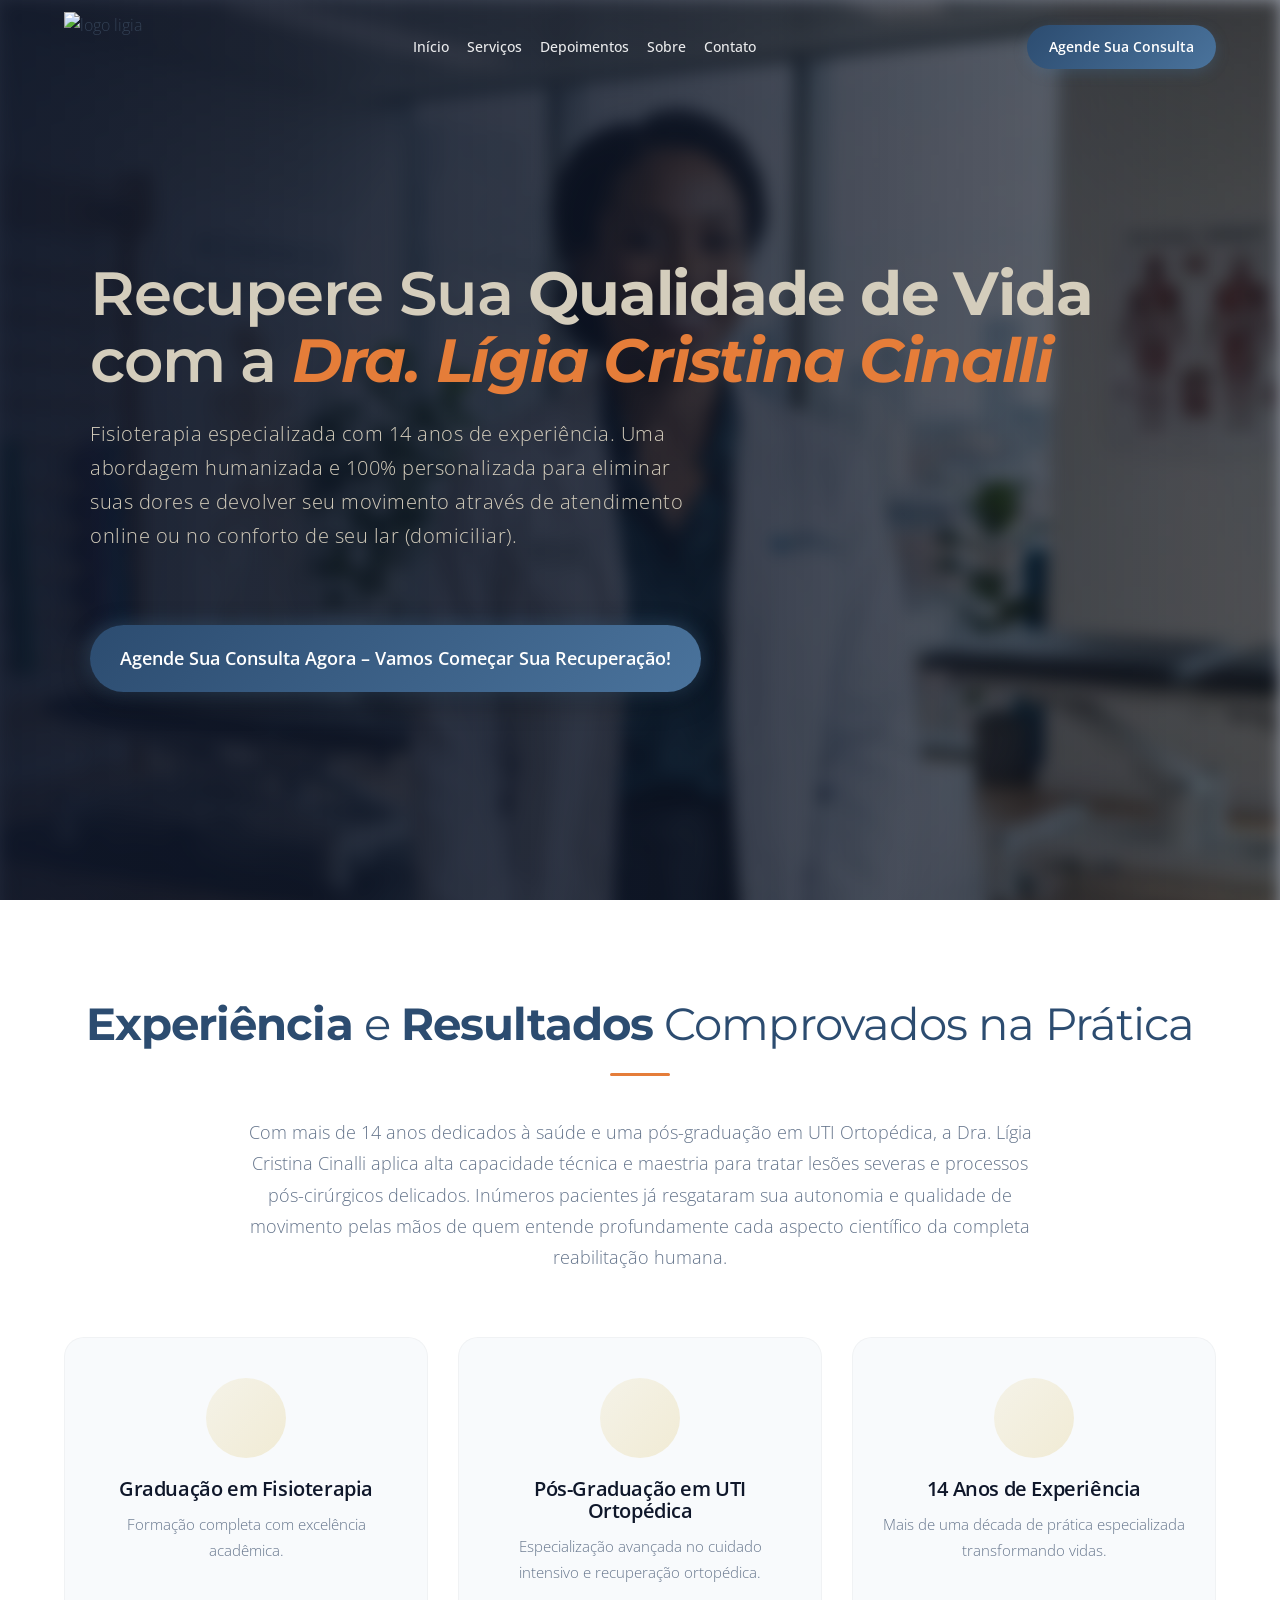
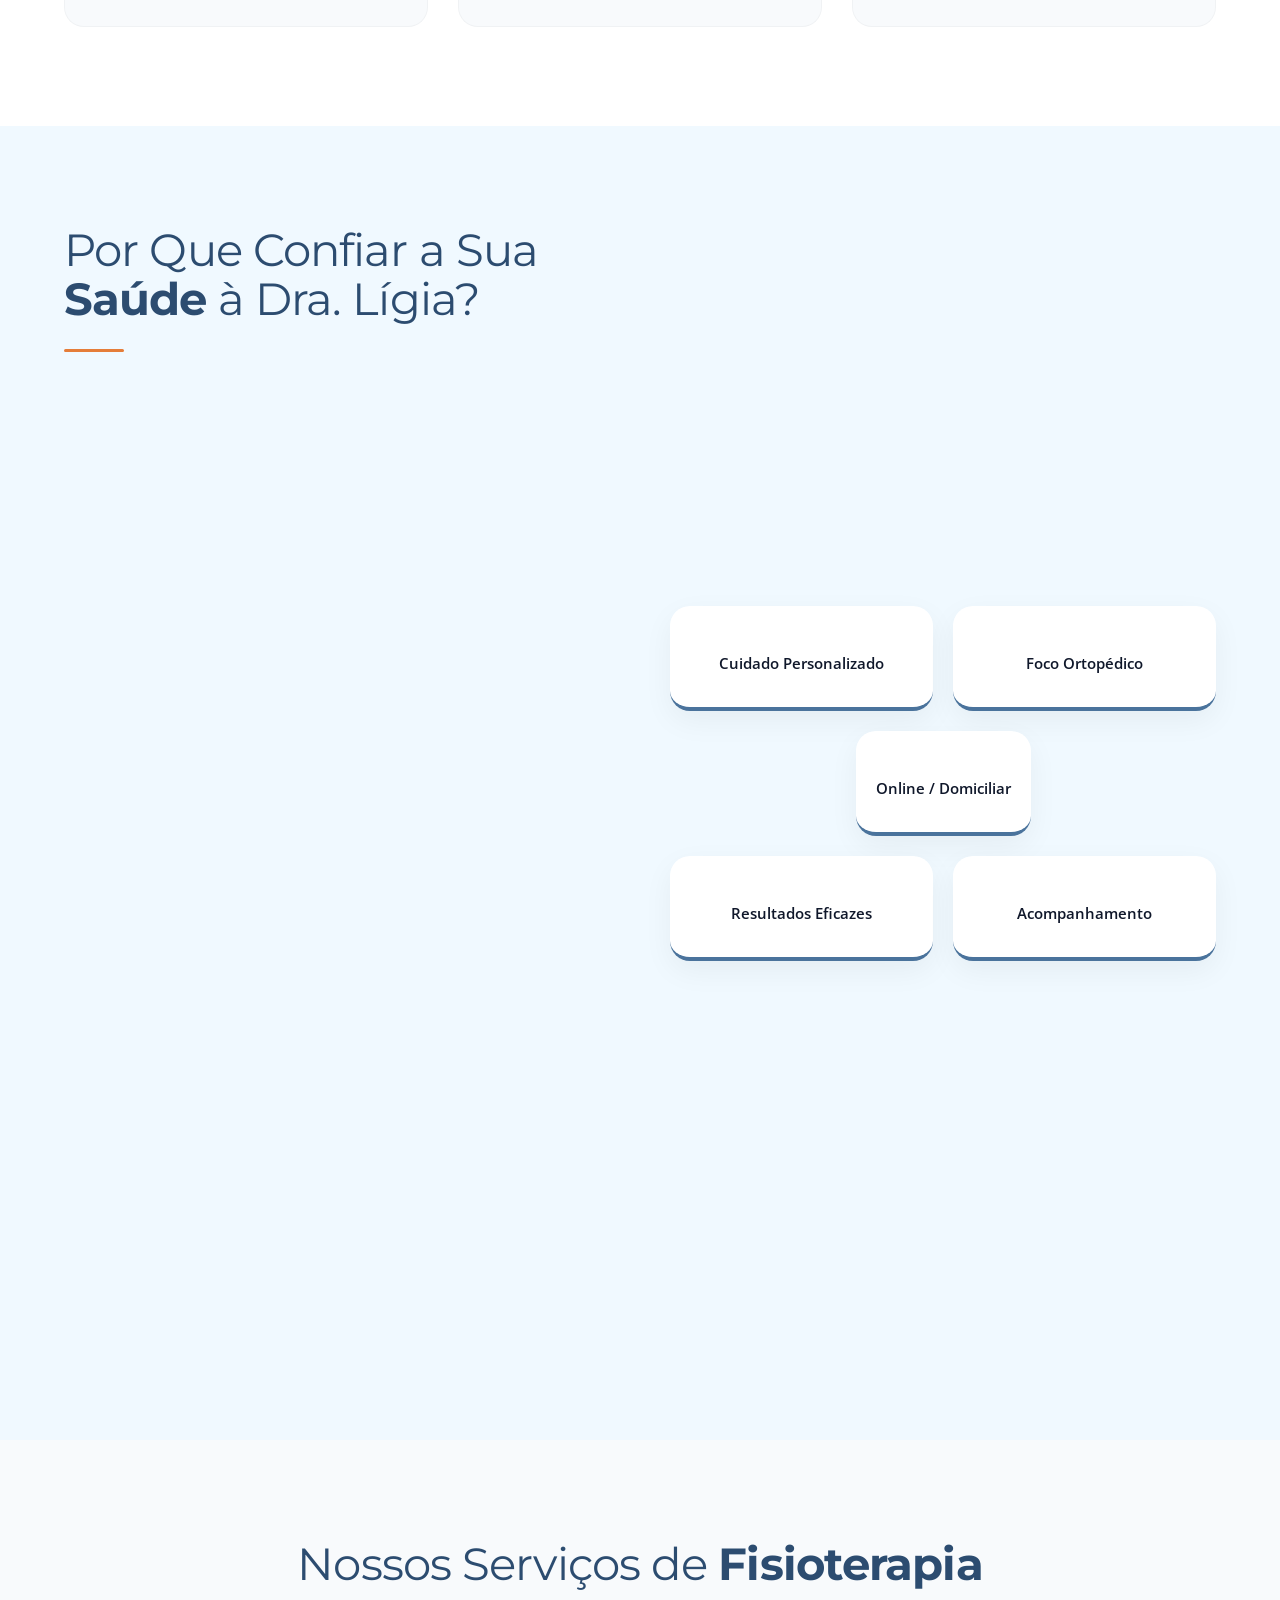
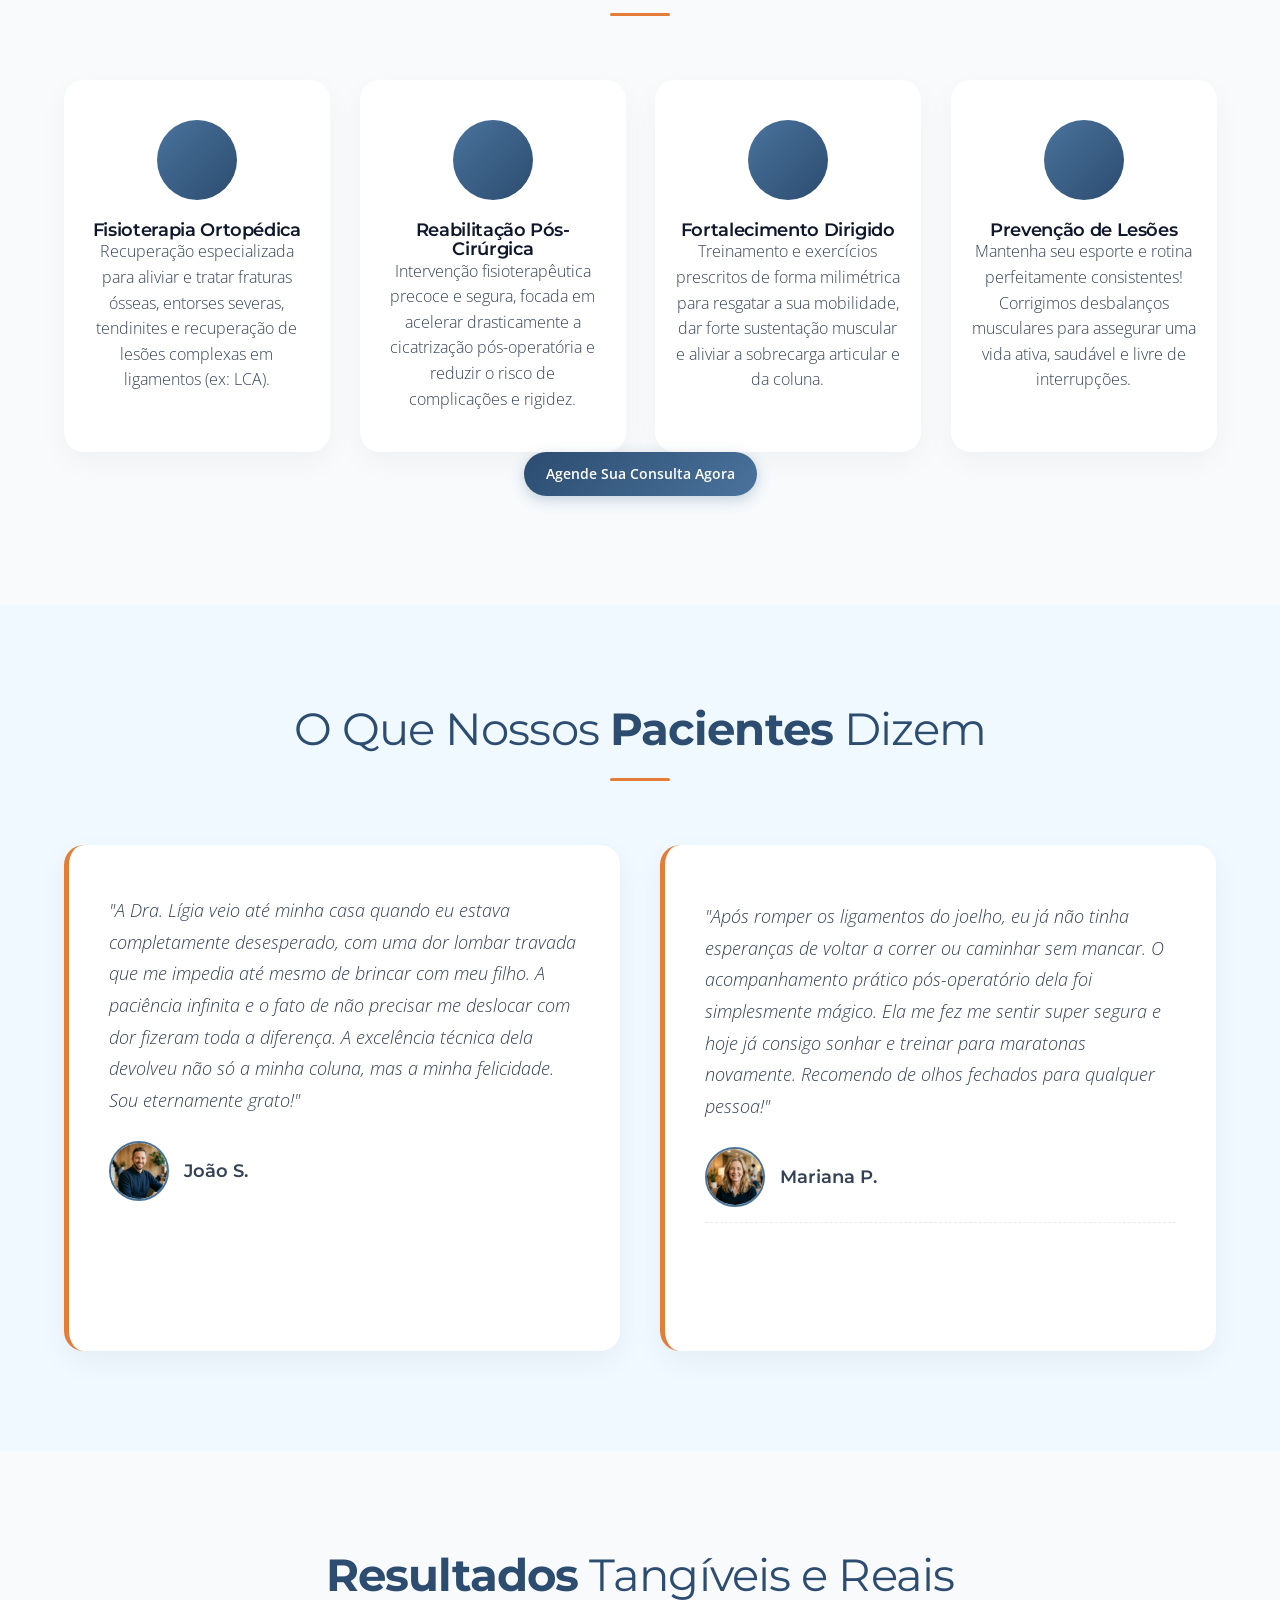
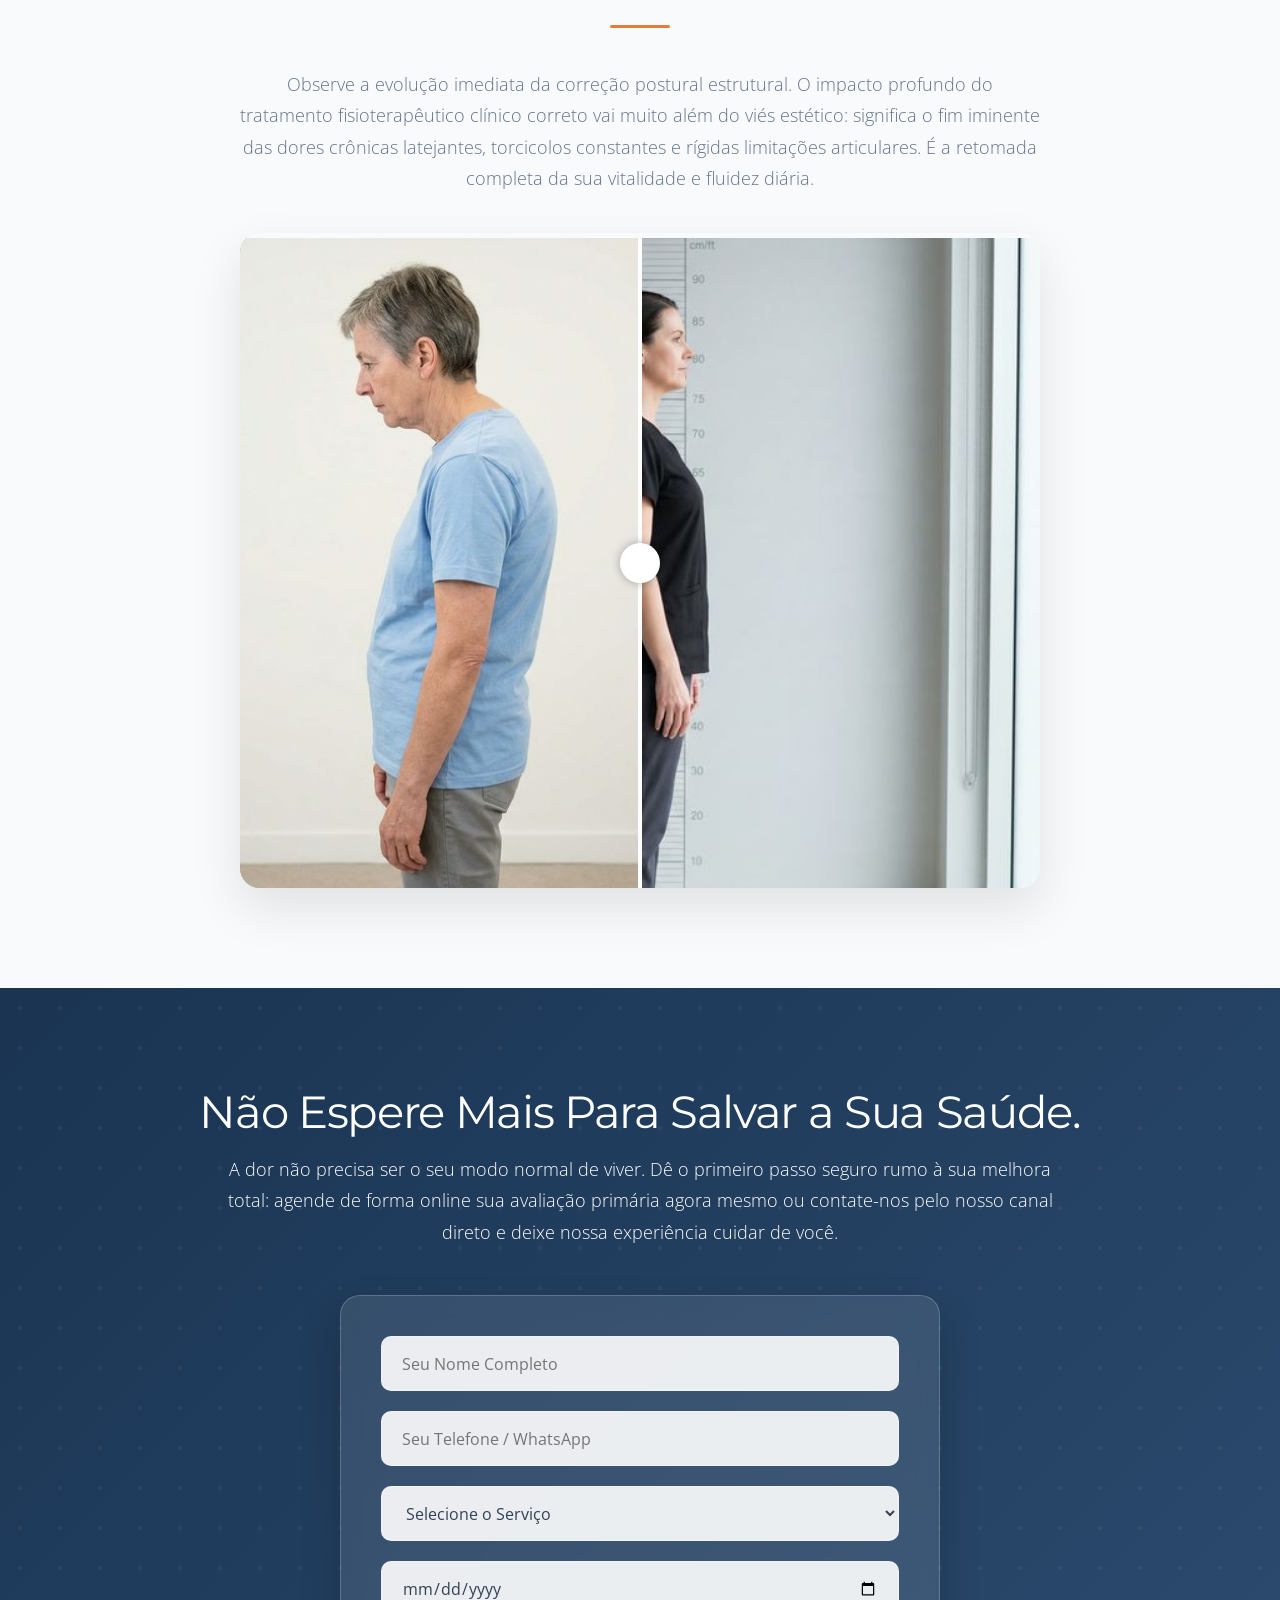
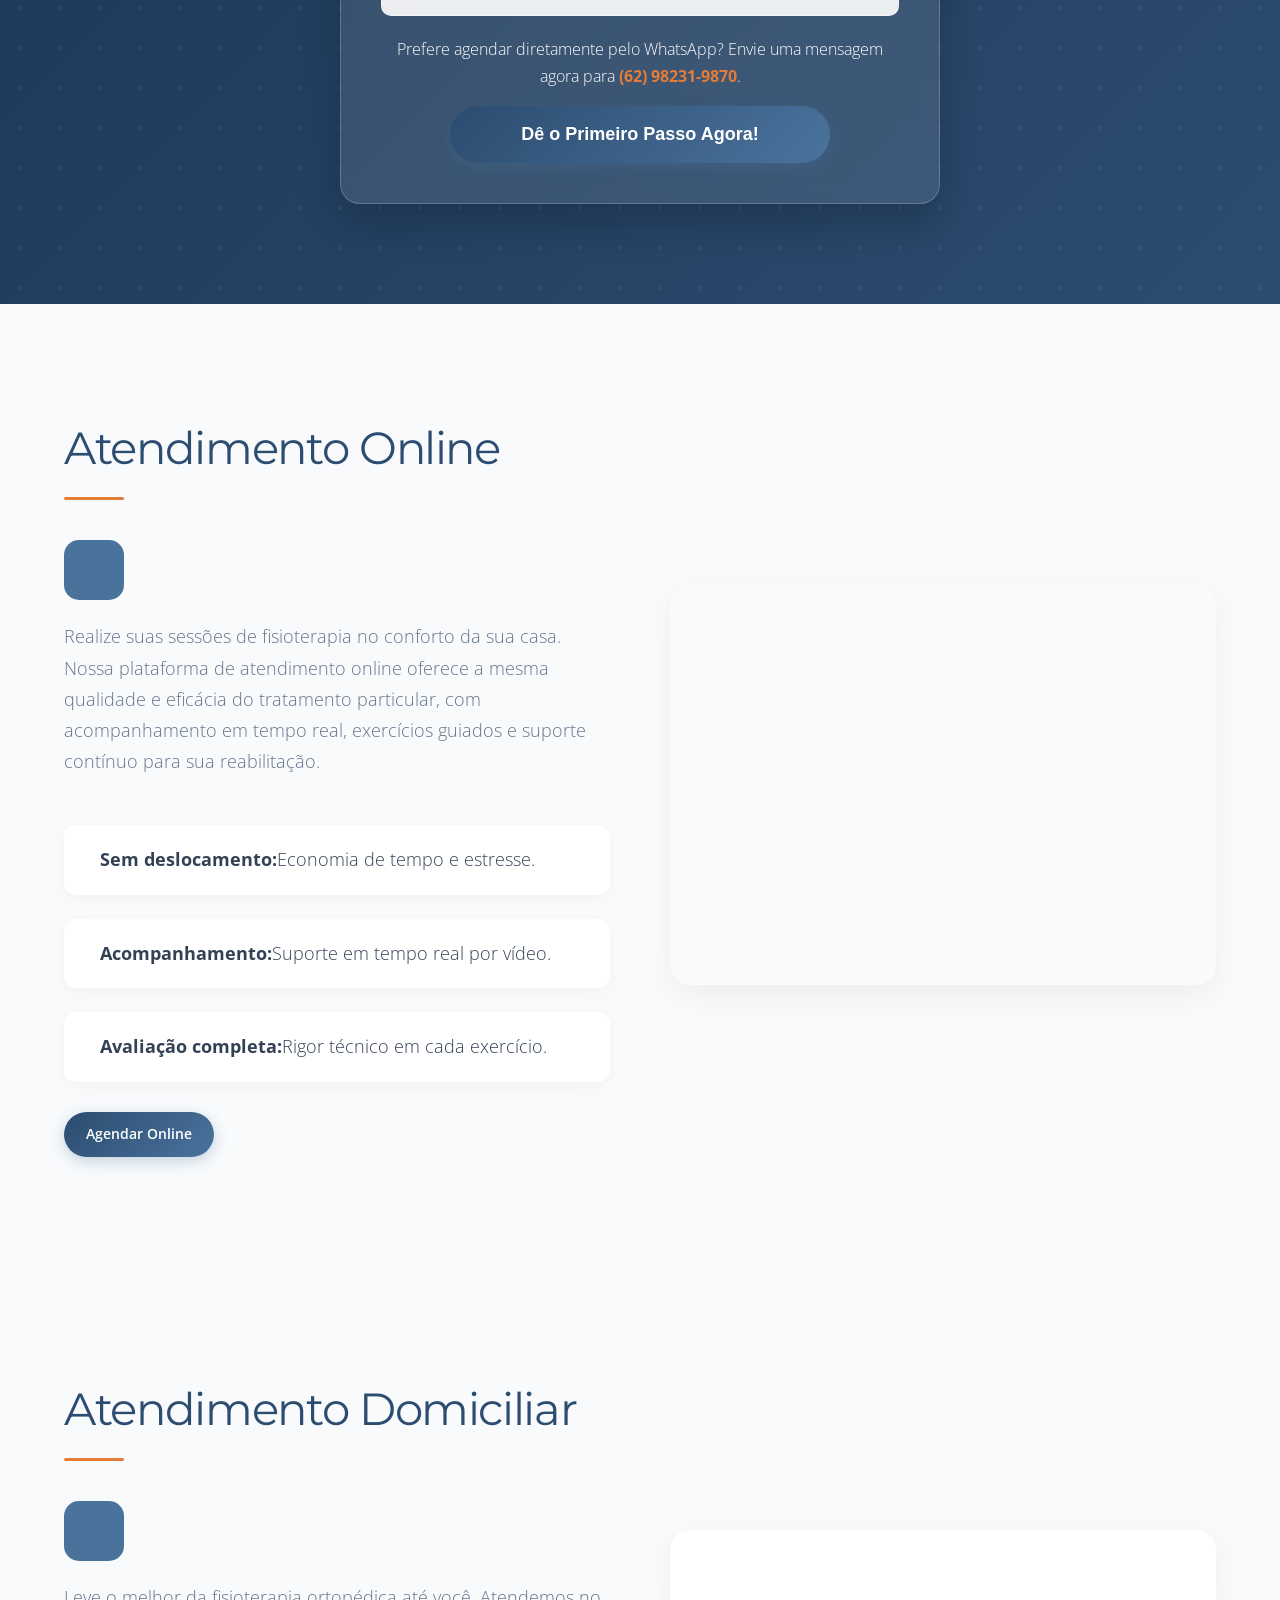
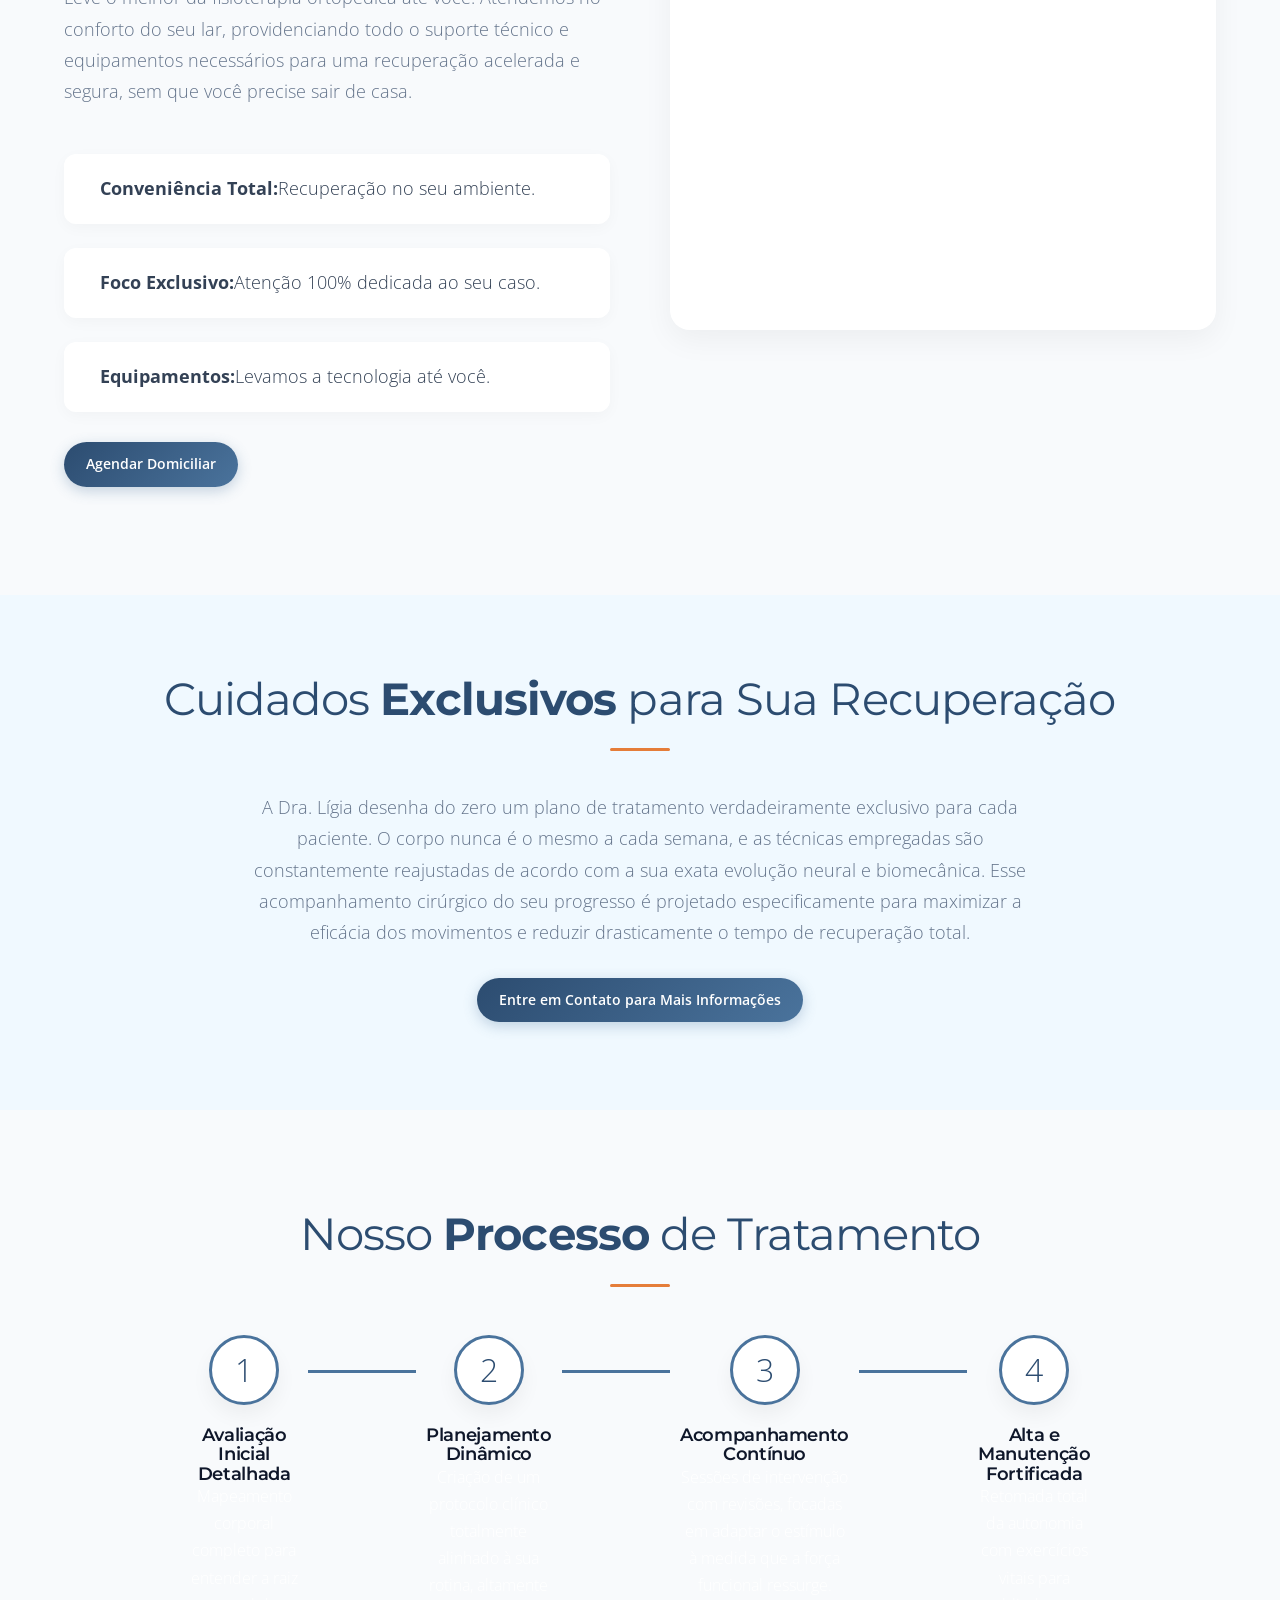
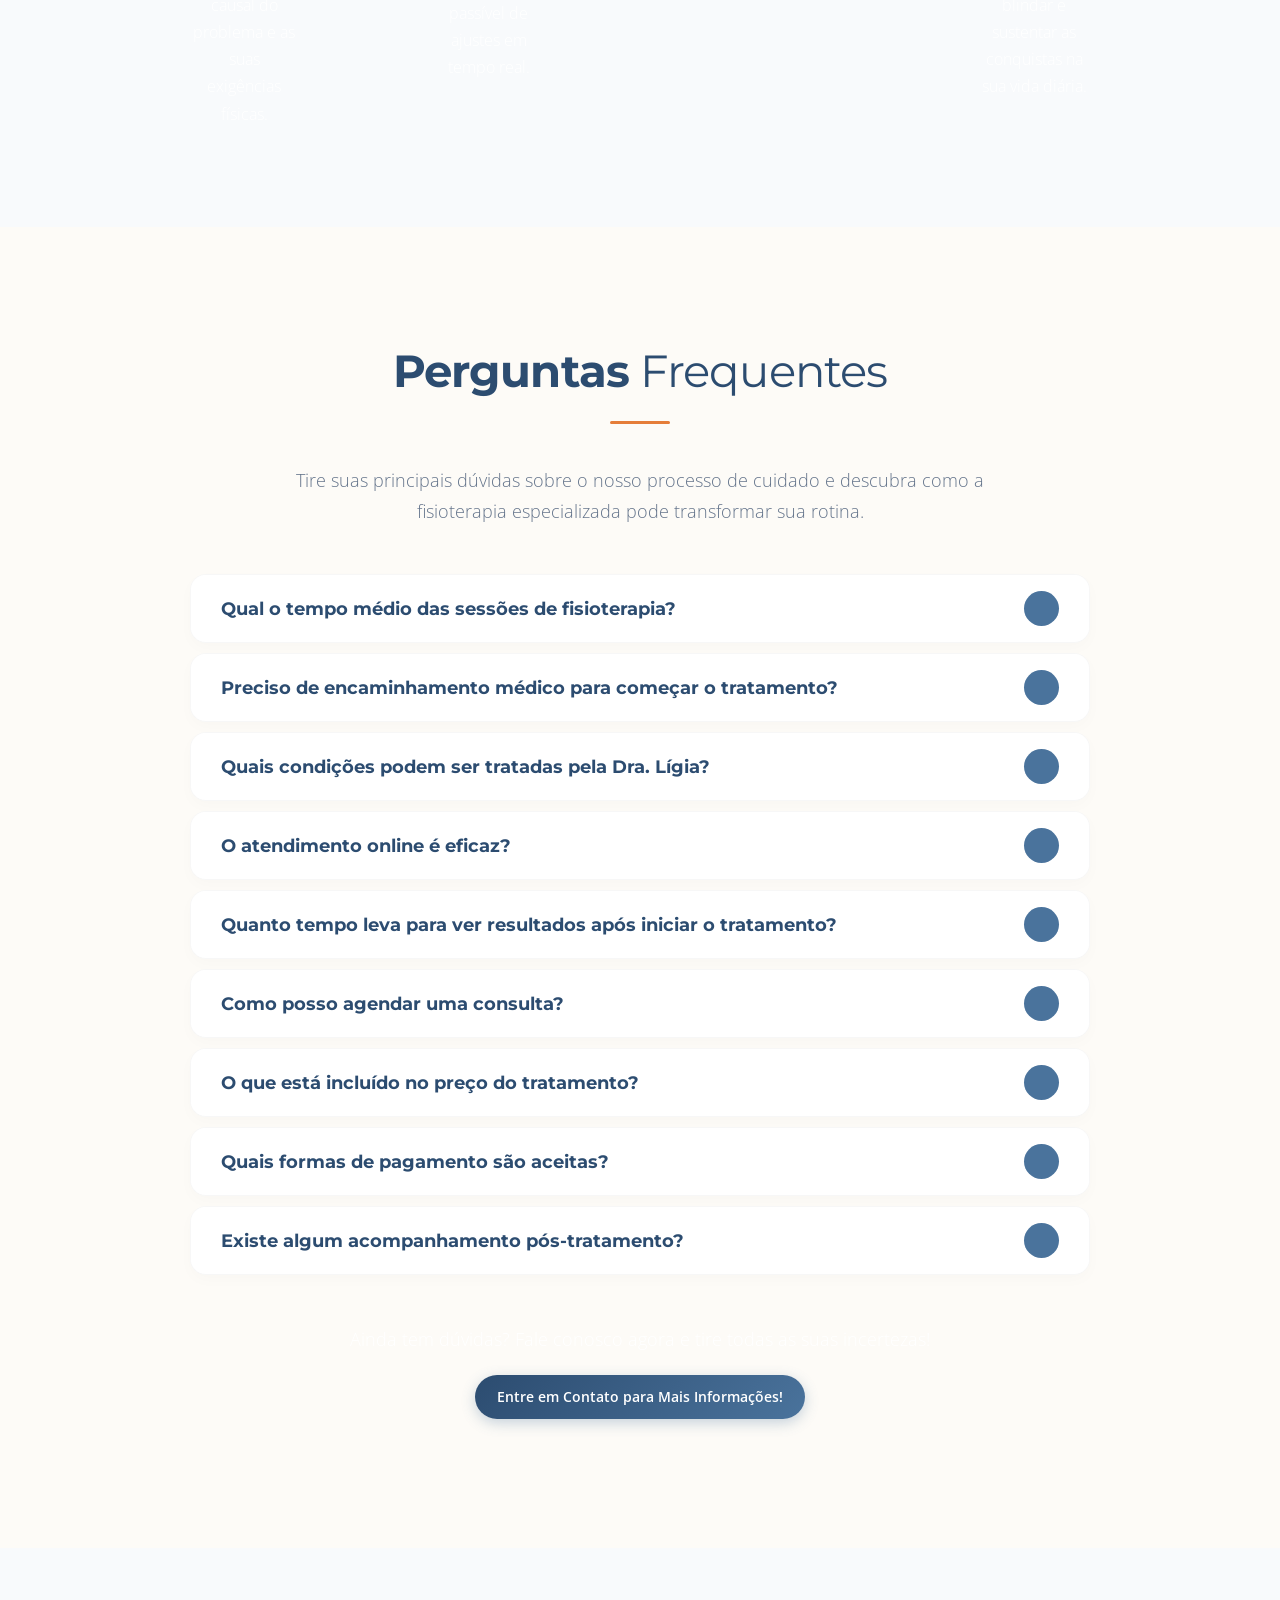
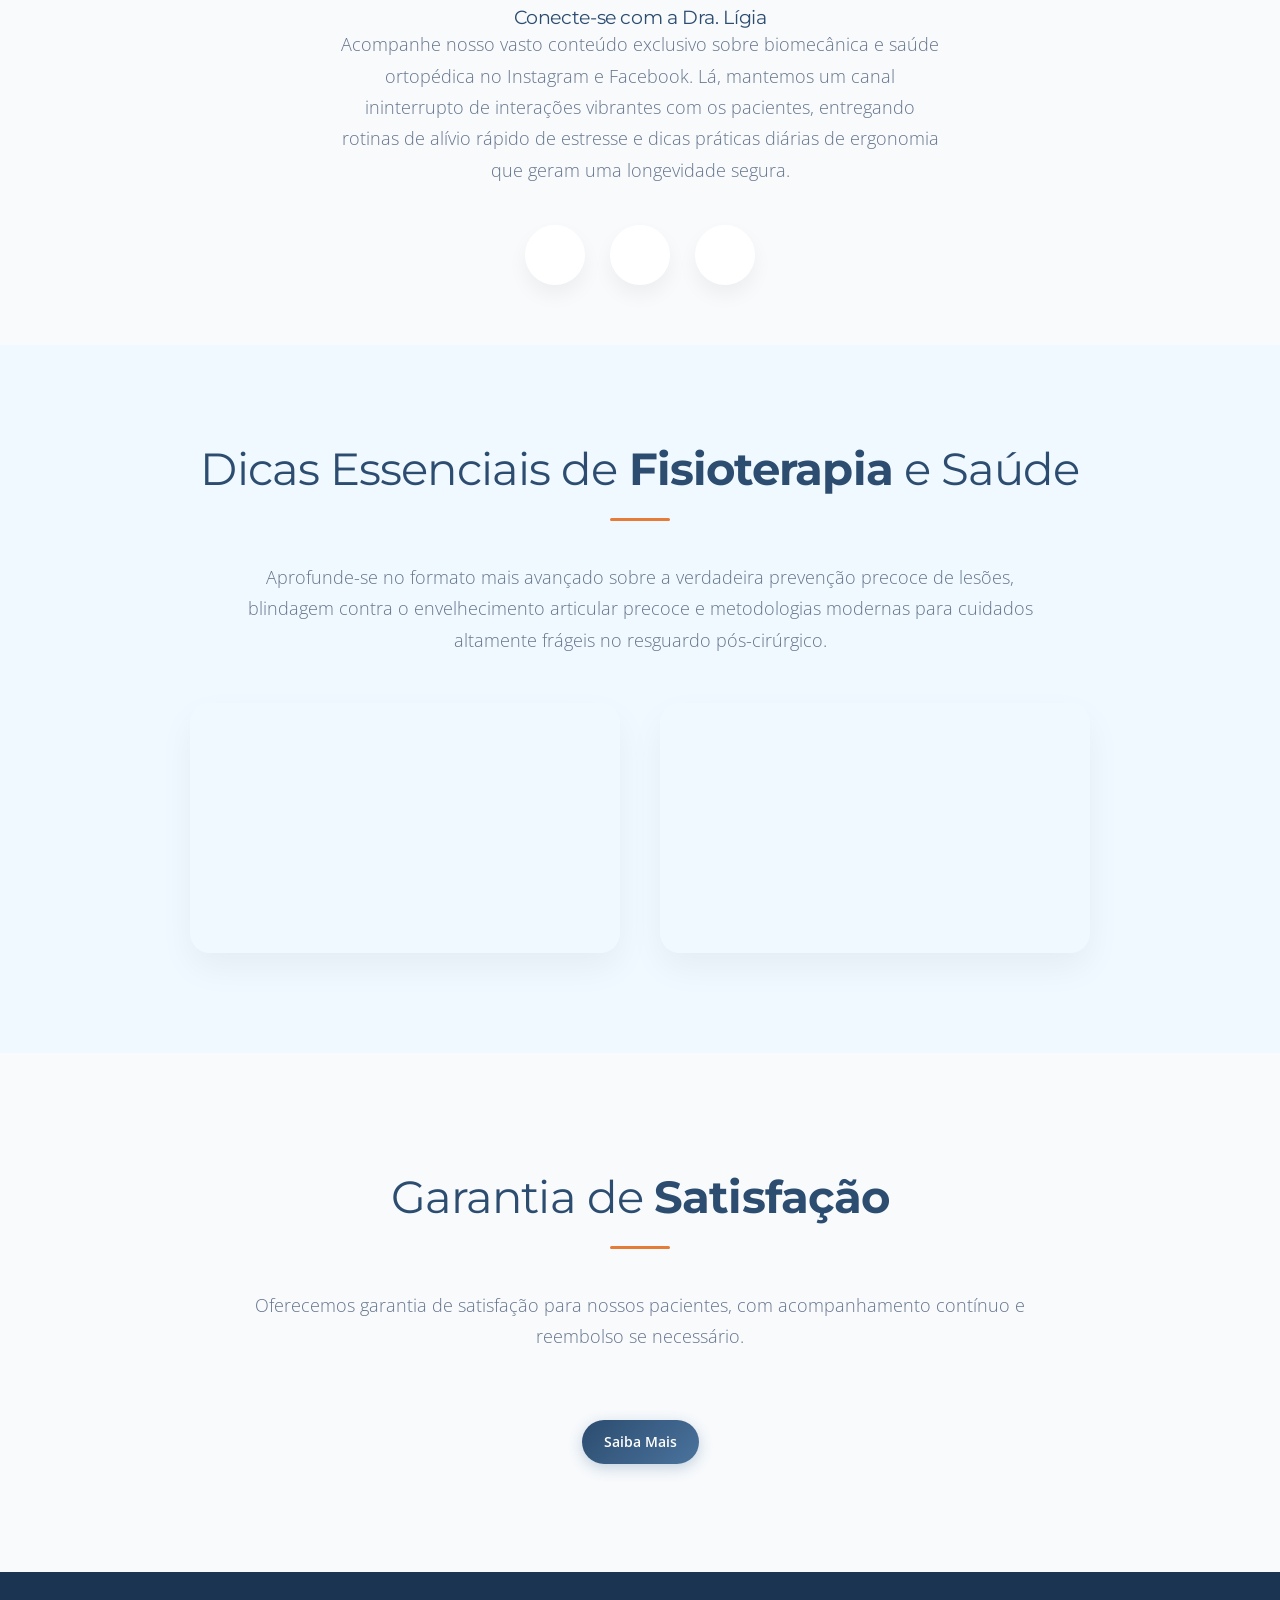
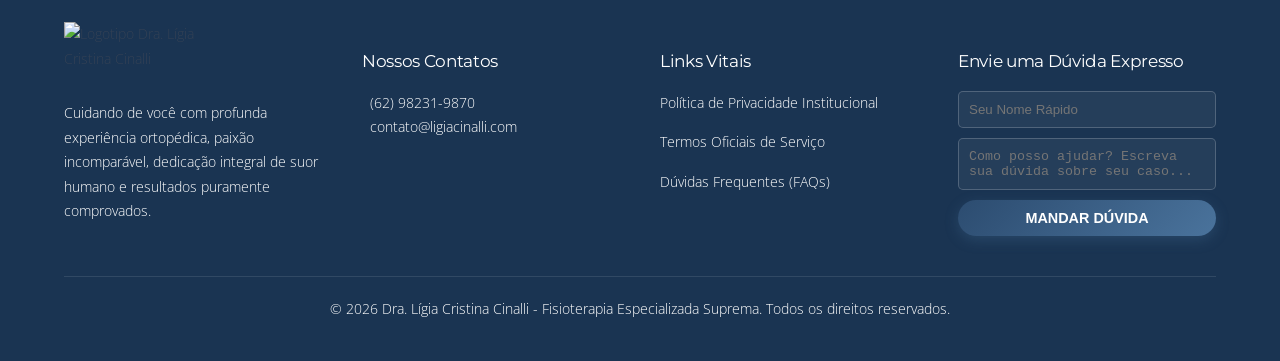
==== commit 19ec0562: "Content: Reduced credibility text to 5 lines for better layout" ====
--- a/index.html
+++ b/index.html
@@ -86,7 +86,7 @@
                     <h2 class="section-title animate fade-in"><span class="text-bold">Experiência</span> e <span class="text-bold">Resultados</span> Comprovados na Prática</h2>
                     <div class="title-separator animate fade-in"></div>
                     <p class="section-text animate fade-in delay-1 mt-4">
-                        Com mais de 14 anos dedicados profundamente à saúde e uma formação de pós-graduação em UTI Ortopédica, a Dra. Lígia Cristina Cinalli possui a capacidade técnica de alto nível necessária para lidar com grande maestria tanto em lesões ortopédicas severas quanto em processos pós-cirúrgicos delicados. Inúmeros pacientes já resgataram completamente a sua autonomia e qualidade de movimento pelas mãos de quem entende cada aspecto científico da reabilitação humana.
+                        Com mais de 14 anos dedicados à saúde e uma pós-graduação em UTI Ortopédica, a Dra. Lígia Cristina Cinalli aplica alta capacidade técnica e maestria para tratar lesões severas e processos pós-cirúrgicos delicados. Inúmeros pacientes já resgataram sua autonomia e qualidade de movimento pelas mãos de quem entende profundamente cada aspecto científico da completa reabilitação humana.
                     </p>
                 </div>
 
